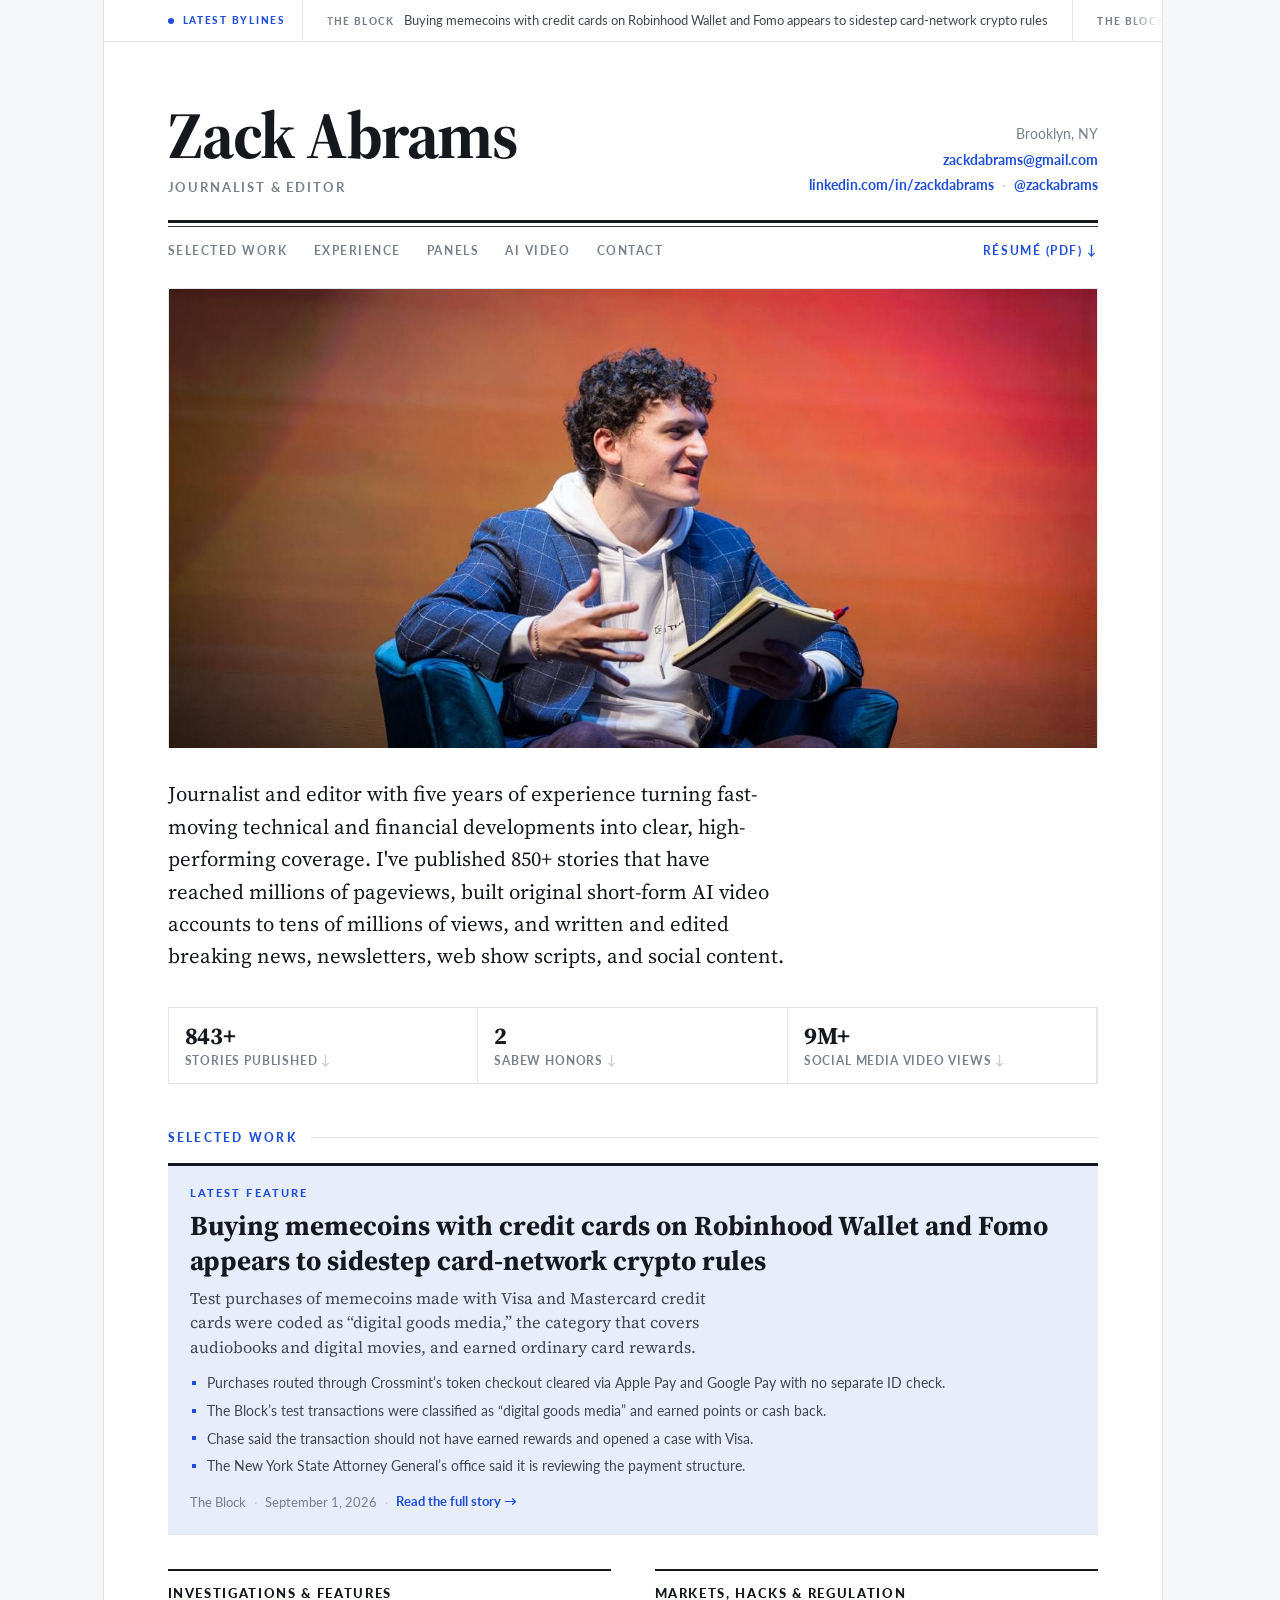
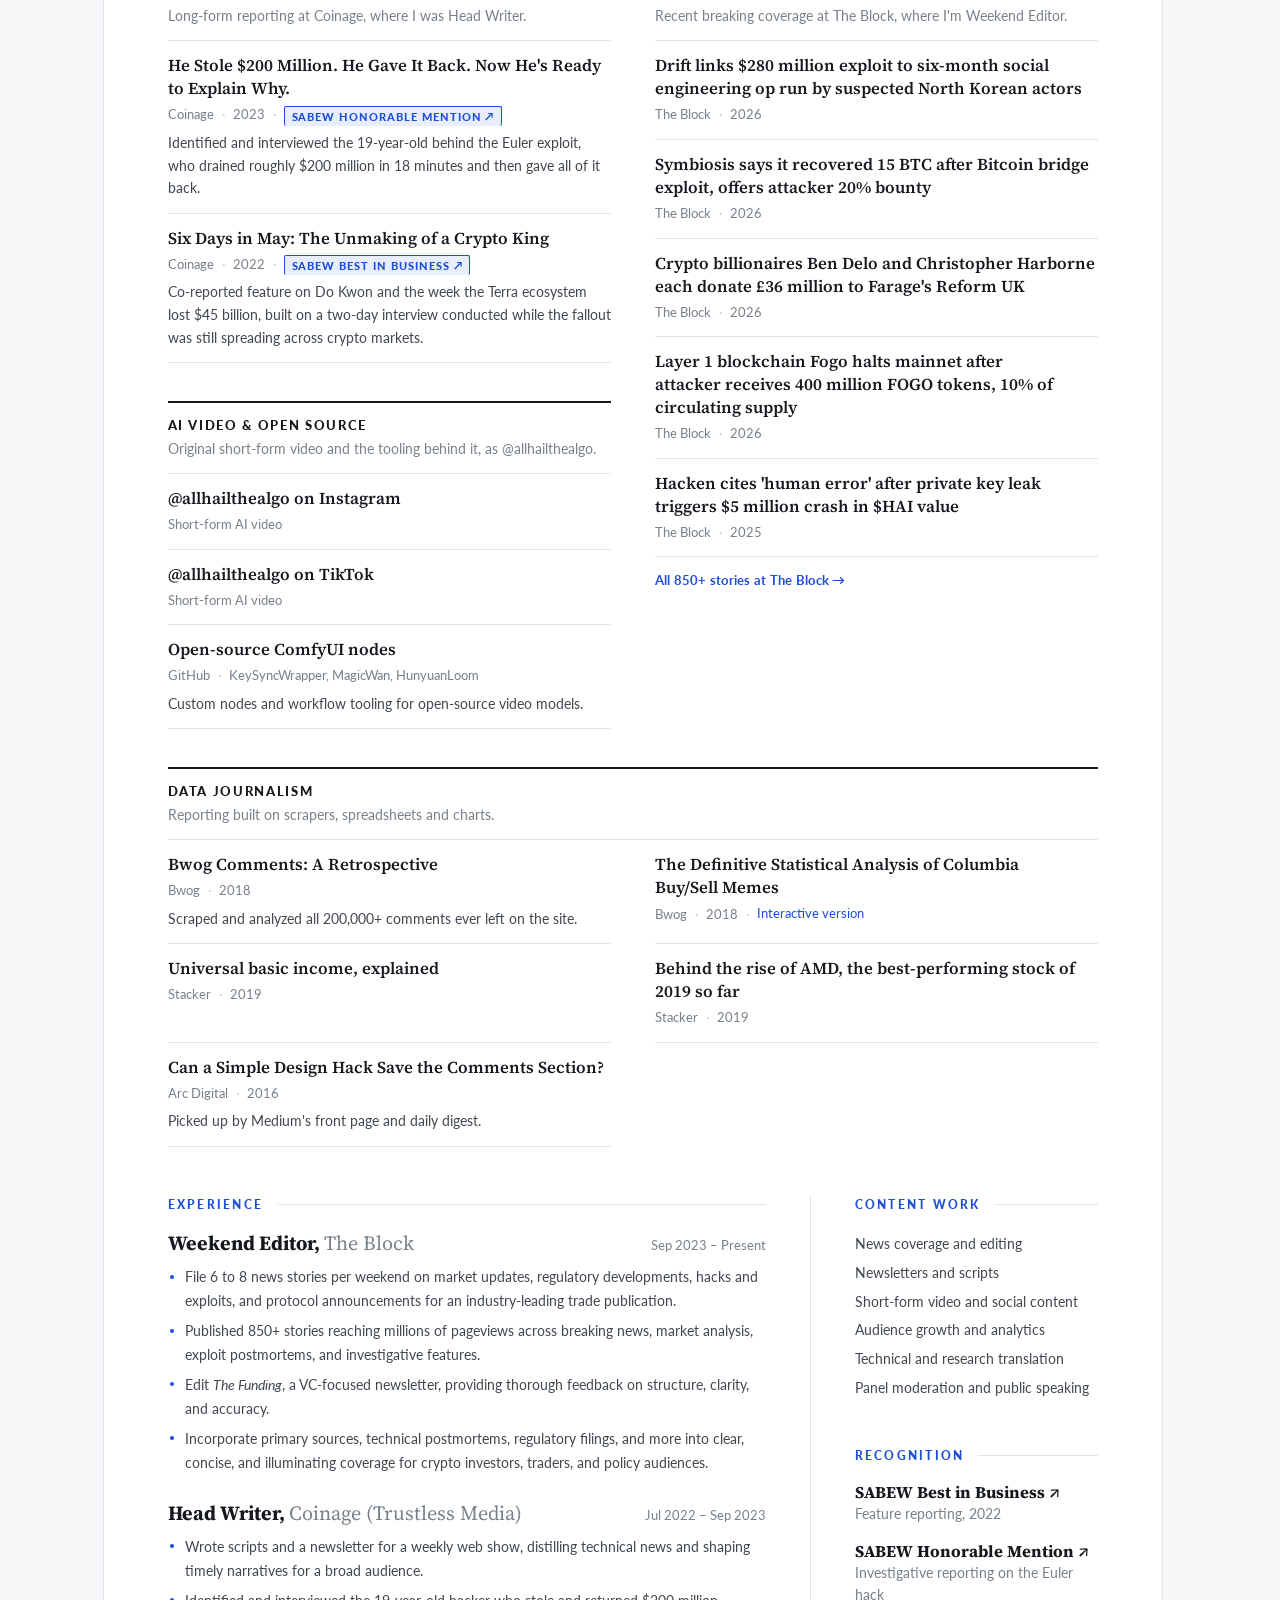
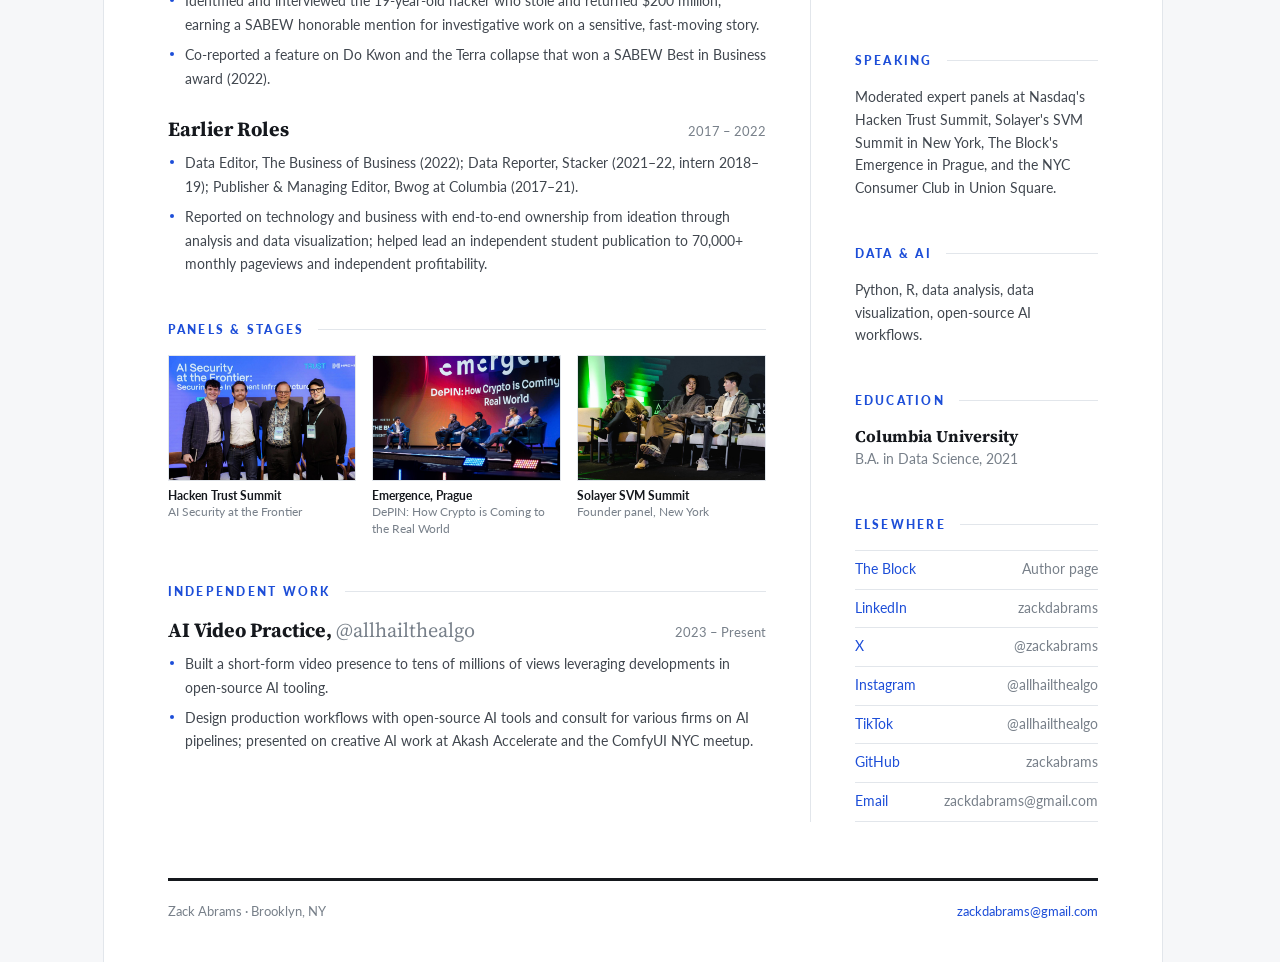
==== index.html @ c8111912 "Reorder sections and add a mobile photo carousel - Panels & stages moves below Selected work and Exp" ====
<!doctype html>
<html lang="en">
<head>
<meta charset="utf-8">
<meta name="viewport" content="width=device-width, initial-scale=1, viewport-fit=cover">
<script id="anim-gate">
(function(){try{var m=window.matchMedia&&matchMedia('(prefers-reduced-motion: reduce)');
if(!(m&&m.matches)&&'IntersectionObserver' in window)document.documentElement.setAttribute('data-anim','on');}catch(e){}})();
</script>
<title>Zack Abrams</title>
<meta name="description" content="Journalist and editor in Brooklyn. Weekend Editor at The Block. SABEW Best in Business winner. 850+ stories on crypto markets, hacks, and regulation, plus open-source AI video.">
<link rel="canonical" href="https://zackabrams.com/">
<meta property="og:type" content="profile">
<meta property="og:site_name" content="Zack Abrams">
<meta property="og:title" content="Zack Abrams">
<meta property="og:description" content="Journalist and editor in Brooklyn. Weekend Editor at The Block. 850+ stories on crypto markets, hacks, and regulation, plus open-source AI video.">
<meta property="og:url" content="https://zackabrams.com/">
<meta property="og:image" content="https://zackabrams.com/og-image.jpg">
<meta property="og:image:width" content="1200">
<meta property="og:image:height" content="630">
<meta property="og:image:alt" content="Zack Abrams speaking on stage at Emergence in Prague">
<meta name="twitter:card" content="summary_large_image">
<meta name="twitter:creator" content="@zackabrams">
<meta name="twitter:image" content="https://zackabrams.com/og-image.jpg">
<meta name="theme-color" content="#1d4ed8">
<link rel="icon" href="/favicon.svg" type="image/svg+xml">
<link rel="icon" href="/favicon-32.png" sizes="32x32" type="image/png">
<link rel="apple-touch-icon" href="/apple-touch-icon.png">
<link rel="preconnect" href="https://fonts.googleapis.com">
<link rel="preconnect" href="https://fonts.gstatic.com" crossorigin>
<link rel="stylesheet" href="https://fonts.googleapis.com/css2?family=Lato:ital,wght@0,400;0,700;0,900;1,400&family=Source+Serif+4:ital,opsz,wght@0,8..60,400;0,8..60,600;0,8..60,700;1,8..60,400&display=swap">
<style>
:root{
  --ground:#f6f7f9;
  --paper:#ffffff;
  --ink:#15181d;
  --body:#41474f;
  --muted:#78808a;
  --accent:#1d4ed8;
  --accent-soft:#e8edfb;
  --rule:#e2e6eb;
  --rule-strong:#c3cad3;
  --serif:"Source Serif 4",Georgia,"Times New Roman",serif;
  --sans:"Lato",-apple-system,BlinkMacSystemFont,"Segoe UI",Helvetica,Arial,sans-serif;
}
@media (prefers-color-scheme:dark){
  :root:not([data-theme="light"]){
    --ground:#0e1116;
    --paper:#141922;
    --ink:#e9ecf1;
    --body:#b4bbc5;
    --muted:#7f8896;
    --accent:#7da5ff;
    --accent-soft:#182236;
    --rule:#242c38;
    --rule-strong:#394453;
  }
}
:root[data-theme="dark"]{
  --ground:#0e1116;
  --paper:#141922;
  --ink:#e9ecf1;
  --body:#b4bbc5;
  --muted:#7f8896;
  --accent:#7da5ff;
  --accent-soft:#182236;
  --rule:#242c38;
  --rule-strong:#394453;
}

*{box-sizing:border-box;}
html{-webkit-text-size-adjust:100%;scroll-behavior:smooth;scrollbar-gutter:stable;}
@media (prefers-reduced-motion:reduce){html{scroll-behavior:auto;}*{animation:none!important;transition:none!important;}}
body{
  margin:0;
  background:var(--ground);
  color:var(--body);
  font-family:var(--sans);
  font-size:15px;
  line-height:1.62;
  -webkit-font-smoothing:antialiased;
}
img{max-width:100%;height:auto;}

a{color:var(--accent);text-decoration:none;border-bottom:1px solid transparent;}
a:hover{border-bottom-color:currentColor;}
a:focus-visible{outline:2px solid var(--accent);outline-offset:3px;border-radius:2px;}

.sheet{
  --gutter:clamp(20px,5vw,64px);
  --top:clamp(32px,5vw,60px);
  max-width:1060px;
  margin:0 auto;
  background:var(--paper);
  padding-inline:var(--gutter);
  padding-block:var(--top) 0;
  border-inline:1px solid var(--rule);
}
@media (max-width:1060px){.sheet{border-inline:0;}}

/* ---------- masthead ---------- */
.masthead{
  display:flex;
  flex-wrap:wrap;
  align-items:flex-end;
  justify-content:space-between;
  gap:14px 32px;
}
.name{
  font-family:var(--serif);
  font-weight:700;
  font-size:clamp(2.6rem,7.5vw,4.15rem);
  line-height:.98;
  letter-spacing:-.022em;
  color:var(--ink);
  margin:0;
}
.role{
  font-size:.82rem;
  letter-spacing:.14em;
  text-transform:uppercase;
  color:var(--muted);
  margin:10px 0 0;
  font-weight:700;
}
.contact{
  text-align:right;
  font-size:.875rem;
  line-height:1.85;
  color:var(--muted);
  margin:0;
}
.contact a{font-weight:700;}
.contact .sep{color:var(--rule-strong);padding:0 4px;}
@media (max-width:620px){
  .masthead{flex-direction:column;align-items:flex-start;}
  .contact{text-align:left;}
}

.rules{margin:22px 0 0;}
.rules::before,.rules::after{content:"";display:block;background:var(--ink);}
.rules::before{height:3px;}
.rules::after{height:1px;margin-top:3px;opacity:.85;}

/* ---------- nav ---------- */
.nav{
  display:flex;
  flex-wrap:wrap;
  gap:4px 26px;
  padding:14px 0 0;
  font-size:.74rem;
  font-weight:700;
  letter-spacing:.13em;
  text-transform:uppercase;
}
.nav a{color:var(--muted);}
.nav a:hover{color:var(--accent);}
.nav .pdf{color:var(--accent);margin-left:auto;}
@media (max-width:620px){.nav .pdf{margin-left:0;}}

/* ---------- hero ---------- */
.hero{margin:26px 0 0;}
.hero img{
  display:block;
  width:100%;
  max-width:100%;
  height:clamp(240px,36vw,470px);
  object-fit:cover;
  object-position:center 40%;
  border:1px solid var(--rule);
  background:var(--accent-soft);
}

/* ---------- lede ---------- */
.lede{
  font-family:var(--serif);
  font-size:clamp(1.09rem,2.3vw,1.3rem);
  line-height:1.56;
  color:var(--ink);
  max-width:62ch;
  margin:30px 0 0;
  text-wrap:pretty;
}

/* ---------- stats ---------- */
.stats{
  display:grid;
  grid-template-columns:repeat(3,1fr);
  gap:1px;
  background:var(--rule);
  border:1px solid var(--rule);
  margin:34px 0 0;
}
.stat{background:var(--paper);padding:14px 16px;}
a.stat{
  display:block;
  color:inherit;
  border-bottom:0;
  transition:background-color .22s ease;
}
a.stat b,a.stat span{transition:color .2s ease,opacity .2s ease;}
a.stat span::after{content:" \2193";opacity:.4;}
a.stat:hover{background:var(--accent-soft);}
a.stat:hover b,a.stat:hover span{color:var(--accent);}
a.stat:hover span::after{opacity:1;}
a.stat:focus-visible{outline:2px solid var(--accent);outline-offset:-2px;}
.group[id]{scroll-margin-top:22px;}
.stat b{
  display:block;
  font-family:var(--serif);
  font-weight:700;
  font-size:1.5rem;
  line-height:1.15;
  color:var(--ink);
  font-variant-numeric:tabular-nums;
  letter-spacing:-.01em;
}
.stat span{
  display:block;
  margin-top:3px;
  font-size:.735rem;
  line-height:1.4;
  letter-spacing:.07em;
  text-transform:uppercase;
  color:var(--muted);
  font-weight:700;
}
@media (max-width:600px){.stats{grid-template-columns:1fr;}}

/* ---------- two-column body ---------- */
.columns{
  display:grid;
  align-items:start;
  grid-template-columns:minmax(0,1fr) 288px;
  gap:0 44px;
  margin-top:10px;
  padding-bottom:56px;
}
.aside{
  align-self:start;
  padding-left:44px;
  border-left:1px solid var(--rule);
}
@media (max-width:900px){
  .columns{grid-template-columns:1fr;gap:0;}
  .aside{padding-left:0;border-left:0;border-top:1px solid var(--rule);margin-top:40px;padding-top:12px;}
}

/* ---------- section label ---------- */
.portfolio{margin-top:8px;}
.label{
  display:flex;
  align-items:center;
  gap:14px;
  margin:44px 0 16px;
  font-size:.745rem;
  font-weight:900;
  letter-spacing:.19em;
  text-transform:uppercase;
  color:var(--accent);
}
.label::after{content:"";flex:1;height:1px;background:var(--rule);}
.main > .label:first-child,.aside > .label:first-child{margin-top:0;}

/* ---------- entries (jobs) ---------- */
.entry{margin-bottom:26px;}
.entry:last-child{margin-bottom:0;}
.entry-head{
  display:flex;
  flex-wrap:wrap;
  align-items:baseline;
  justify-content:space-between;
  gap:2px 18px;
}
.entry-title{
  font-family:var(--serif);
  font-size:1.26rem;
  line-height:1.3;
  color:var(--ink);
  font-weight:700;
  margin:0;
}
.entry-title .org{font-weight:400;color:var(--muted);}
.entry-date{
  font-size:.815rem;
  color:var(--muted);
  white-space:nowrap;
  font-variant-numeric:tabular-nums;
}
.entry ul{list-style:none;margin:9px 0 0;padding:0;}
.entry li{position:relative;padding-left:17px;margin-bottom:7px;font-size:.905rem;}
.entry li::before{
  content:"";
  position:absolute;
  left:2px;top:.63em;
  width:4px;height:4px;
  border-radius:50%;
  background:var(--accent);
}
.entry li:last-child{margin-bottom:0;}
.entry .work li{padding-left:0;margin-bottom:0;}
.entry .work li::before{content:none;}
.entry em{font-style:italic;}

/* ---------- work list ---------- */
.group-title{
  font-family:var(--sans);
  font-size:.8rem;
  font-weight:900;
  letter-spacing:.13em;
  text-transform:uppercase;
  color:var(--ink);
  margin:0 0 3px;
  padding-top:12px;
  border-top:2px solid var(--ink);
}
.groups{display:grid;grid-template-columns:repeat(2,minmax(0,1fr));gap:0 44px;align-items:start;}
.gcol{min-width:0;}
#data{grid-column:1 / -1;}
#data .work{display:grid;grid-template-columns:repeat(2,minmax(0,1fr));column-gap:44px;border-top:1px solid var(--rule);}
#data .work li{border-top:0;border-bottom:1px solid var(--rule);}
.group{margin-bottom:38px;}

@media (max-width:900px){
  .groups{grid-template-columns:1fr;gap:0;}
  .gcol{display:contents;}
  #awards{order:1;} #stories{order:2;} #data{order:3;} #video{order:4;}
  #data .work{grid-template-columns:1fr;}
}
.group-note{font-size:.845rem;color:var(--muted);margin:0 0 12px;}

.work{list-style:none;margin:0;padding:0;}
.work li{
  padding:13px 0;
  border-top:1px solid var(--rule);
}
.work li:last-child{border-bottom:1px solid var(--rule);}
.work h4{
  font-family:var(--serif);
  font-size:1.045rem;
  line-height:1.38;
  font-weight:600;
  margin:0;
  color:var(--ink);
  text-wrap:pretty;
}
.work h4 a{color:var(--ink);}
.work h4 a:hover{color:var(--accent);}
.work .meta{
  display:flex;
  flex-wrap:wrap;
  align-items:center;
  gap:8px;
  margin-top:5px;
  font-size:.79rem;
  color:var(--muted);
  font-variant-numeric:tabular-nums;
}
.work .meta .dot{color:var(--rule-strong);}
.work p{margin:6px 0 0;font-size:.875rem;color:var(--body);}

.award{
  display:inline-block;
  padding:1px 7px;
  border:1px solid var(--accent);
  border-radius:2px;
  color:var(--accent);
  font-size:.665rem;
  font-weight:900;
  letter-spacing:.09em;
  text-transform:uppercase;
  background:var(--accent-soft);
}
.more{
  display:inline-block;
  margin-top:13px;
  font-size:.83rem;
  font-weight:700;
  letter-spacing:.02em;
}

/* ---------- aside ---------- */
.aside p{font-size:.875rem;margin:0;}
.tags{list-style:none;margin:0;padding:0;}
.tags li{font-size:.875rem;padding:3px 0;}
.honor{margin-bottom:15px;}
.honor:last-child{margin-bottom:0;}
.honor b{
  display:block;
  font-family:var(--serif);
  font-size:1.03rem;
  font-weight:700;
  color:var(--ink);
  line-height:1.3;
}
.honor span{display:block;font-size:.845rem;color:var(--muted);margin-top:1px;}
.links{list-style:none;margin:0;padding:0;}
.links li{
  padding:7px 0;
  border-bottom:1px solid var(--rule);
  font-size:.875rem;
  display:flex;
  justify-content:space-between;
  gap:12px;
}
.links li:first-child{border-top:1px solid var(--rule);}
.links .who{color:var(--muted);}

/* ---------- footer ---------- */
.foot{
  border-top:3px solid var(--ink);
  padding:20px 0 40px;
  display:flex;
  flex-wrap:wrap;
  justify-content:space-between;
  gap:8px 24px;
  font-size:.8rem;
  color:var(--muted);
}


/* ---------- featured article ---------- */
.featured{
  border-top:3px solid var(--ink);
  border-bottom:1px solid var(--rule);
  background:var(--accent-soft);
  padding:18px 22px 20px;
  margin:0 0 34px;
}
.featured-eyebrow{
  margin:0 0 6px;
  font-size:.7rem;
  font-weight:900;
  letter-spacing:.19em;
  text-transform:uppercase;
  color:var(--accent);
}
.featured-title{
  font-family:var(--serif);
  font-size:clamp(1.3rem,2.9vw,1.72rem);
  line-height:1.24;
  font-weight:700;
  margin:0;
  color:var(--ink);
  text-wrap:pretty;
}
.featured-title a{color:var(--ink);}
.featured-title a:hover{color:var(--accent);}
.featured-dek{
  font-family:var(--serif);
  font-size:1.02rem;
  line-height:1.5;
  margin:9px 0 0;
  max-width:68ch;
  color:var(--body);
}
.findings{list-style:none;margin:13px 0 0;padding:0;}
.findings li{
  position:relative;
  padding-left:17px;
  margin-bottom:5px;
  font-size:.88rem;
  font-variant-numeric:tabular-nums;
}
.findings li::before{
  content:"";
  position:absolute;
  left:2px;top:.62em;
  width:4px;height:4px;
  background:var(--accent);
}
.featured-meta{
  display:flex;
  flex-wrap:wrap;
  align-items:center;
  gap:8px;
  margin:14px 0 0;
  font-size:.79rem;
  color:var(--muted);
}
.featured-meta .dot{color:var(--rule-strong);}
.featured-meta a{font-weight:700;}

/* award chips are links now */
a.award{border-bottom:0;}
a.award:hover{background:var(--accent);color:var(--paper);}
.honor b a{color:var(--ink);border-bottom:0;}
.honor b a:hover{color:var(--accent);}

/* ---------- panels gallery ---------- */
.panels{margin-top:0;}
.panels[hidden],.hero[hidden]{display:none;}
.shots{display:grid;grid-template-columns:repeat(3,minmax(0,1fr));gap:18px 16px;}
.shot{margin:0;}
.shot img{
  display:block;
  width:100%;
  aspect-ratio:3/2;
  object-fit:cover;
  max-width:100%;
  border:1px solid var(--rule);
  background:var(--accent-soft);
}
.shot figcaption{margin-top:7px;font-size:.755rem;line-height:1.38;}
.shot figcaption b{display:block;color:var(--ink);font-weight:700;}
.shot figcaption span{display:block;color:var(--muted);}
.shots{position:relative;}
.dots{display:none;justify-content:center;gap:8px;margin-top:14px;}
.dots button{width:7px;height:7px;padding:0;border:0;border-radius:4px;background:var(--rule-strong);cursor:pointer;transition:width .3s ease,background-color .3s ease;}
.dots button[aria-current="true"]{width:20px;background:var(--accent);}
.dots button:focus-visible{outline:2px solid var(--accent);outline-offset:3px;}
@media (max-width:620px){
  .shots{
    display:flex;gap:12px;overflow-x:auto;
    scroll-snap-type:x mandatory;scrollbar-width:none;overscroll-behavior-x:contain;
    margin-inline:calc(-1 * var(--gutter));padding-inline:var(--gutter);scroll-padding-inline:var(--gutter);
  }
  .shots::-webkit-scrollbar{display:none;}
  .shot{flex:0 0 86%;scroll-snap-align:start;}
  .dots{display:flex;}
}


/* ---------- motion ---------- */
a{transition:color .2s ease,border-color .2s ease;}
.nav a{position:relative;}
.nav a:hover{border-bottom-color:transparent;}
.nav a::after{
  content:"";position:absolute;left:0;right:0;bottom:-3px;height:1px;
  background:currentColor;transform:scaleX(0);transform-origin:left center;
  transition:transform .28s cubic-bezier(.22,.61,.36,1);
}
.nav a:hover::after{transform:scaleX(1);}

.shotimg{
  display:block;overflow:hidden;line-height:0;
  padding:0;border:0;background:none;width:100%;
  cursor:zoom-in;
}
.shotimg:focus-visible{outline:2px solid var(--accent);outline-offset:3px;}

/* ---------- lightbox ---------- */
.lightbox{
  position:fixed;inset:0;z-index:999;
  display:flex;flex-direction:column;align-items:center;justify-content:center;
  gap:14px;
  padding:calc(env(safe-area-inset-top,0px) + 56px) 20px calc(env(safe-area-inset-bottom,0px) + 28px);
  background:rgba(8,10,14,.93);
  -webkit-backdrop-filter:blur(3px);backdrop-filter:blur(3px);
}
.lightbox[hidden]{display:none;}
.lb-fig{margin:0;display:flex;flex-direction:column;align-items:center;gap:12px;max-width:100%;}
.lb-fig img{
  display:block;
  max-width:min(94vw,1400px);
  max-height:76vh;
  width:auto;height:auto;
  object-fit:contain;
  border:1px solid rgba(255,255,255,.14);
}
.lb-cap{
  text-align:center;max-width:62ch;
  font-size:.86rem;line-height:1.45;color:#c9cfda;
}
.lb-cap b{display:block;color:#fff;font-weight:700;}
.lb-btn{
  position:absolute;top:calc(env(safe-area-inset-top,0px) + 14px);right:16px;
  width:40px;height:40px;line-height:1;
  font-size:1.5rem;
  color:#fff;background:rgba(255,255,255,.1);border:1px solid rgba(255,255,255,.2);
  cursor:pointer;
}
.lb-nav{
  position:absolute;top:50%;transform:translateY(-50%);
  width:44px;height:64px;
  font-size:1.5rem;color:#fff;
  background:rgba(255,255,255,.08);border:1px solid rgba(255,255,255,.16);
  cursor:pointer;
}
.lb-prev{left:12px;} .lb-next{right:12px;}
.lb-btn:hover,.lb-nav:hover{background:rgba(255,255,255,.22);}
.lb-btn:focus-visible,.lb-nav:focus-visible{outline:2px solid #fff;outline-offset:2px;}
@media (max-width:620px){.lb-nav{width:38px;height:54px;}}
.shot img{transition:transform .55s cubic-bezier(.22,.61,.36,1),filter .55s ease;}
.shot:hover img{transform:scale(1.045);filter:saturate(1.06);}

.work li{transition:background-color .25s ease;}
.work li:hover{background-color:var(--accent-soft);}

.featured-meta a,.more{display:inline-block;transition:transform .25s cubic-bezier(.22,.61,.36,1),color .2s ease;}
.featured-meta a:hover,.more:hover{transform:translateX(3px);}
a.award{transition:background-color .2s ease,color .2s ease;}

/* JS sets data-anim only when motion is welcome, so nothing hides without it */
:root[data-anim="on"] .reveal{opacity:0;transform:translateY(14px);}
:root[data-anim="on"] .reveal.in{
  opacity:1;transform:none;
  transition:opacity .6s cubic-bezier(.22,.61,.36,1),transform .6s cubic-bezier(.22,.61,.36,1);
}
:root[data-anim="on"] .shots .shot:nth-child(2).in{transition-delay:.09s;}
:root[data-anim="on"] .shots .shot:nth-child(3).in{transition-delay:.18s;}
:root[data-anim="on"] .hero{overflow:hidden;}
:root[data-anim="on"] .hero img{animation:heroIn .95s cubic-bezier(.22,.61,.36,1) both;}
@keyframes heroIn{from{opacity:0;transform:scale(1.035);}to{opacity:1;transform:none;}}

@media (prefers-reduced-motion:reduce){
  .shot:hover img,.featured-meta a:hover,.more:hover{transform:none;}
}


/* ---------- newswire ---------- */
.wire{
  display:flex;align-items:stretch;
  margin:calc(-1 * var(--top)) calc(-1 * var(--gutter)) var(--top);
  border-bottom:1px solid var(--rule);
  min-height:40px;
}
.wire-label{
  flex:none;display:flex;align-items:center;gap:9px;
  margin:0;padding:0 16px 0 var(--gutter);
  font-size:.64rem;font-weight:900;letter-spacing:.17em;text-transform:uppercase;
  color:var(--accent);
  border-right:1px solid var(--rule);
}
.wire-label::before{content:"";width:6px;height:6px;border-radius:50%;background:currentColor;}
.wire-view{
  flex:1;min-width:0;overflow-x:auto;scrollbar-width:none;
  -webkit-mask-image:linear-gradient(90deg,transparent,#000 32px,#000 calc(100% - 32px),transparent);
          mask-image:linear-gradient(90deg,transparent,#000 32px,#000 calc(100% - 32px),transparent);
}
.wire-view::-webkit-scrollbar{display:none;}
.wire-track{display:flex;list-style:none;margin:0;padding:0;width:max-content;}
.wire-track li{display:flex;align-items:center;border-right:1px solid var(--rule);}
.wire-track a{
  display:flex;align-items:baseline;gap:10px;
  padding:0 24px;line-height:40px;white-space:nowrap;
  font-size:.8rem;color:var(--body);border-bottom:0;
}
.wire-track a:hover span{color:var(--ink);text-decoration:underline;text-underline-offset:3px;text-decoration-color:var(--rule-strong);}
.wire-track b{font-size:.62rem;font-weight:900;letter-spacing:.13em;text-transform:uppercase;color:var(--muted);}
.wire.ticking .wire-view{overflow:hidden;}
.wire.ticking .wire-track{animation:wire var(--wire-dur,70s) linear infinite;}
.wire.ticking:hover .wire-track,.wire.ticking:focus-within .wire-track{animation-play-state:paused;}
@keyframes wire{to{transform:translateX(-50%);}}
@media (max-width:620px){.wire-label{padding-right:12px;letter-spacing:.12em;}}

/* ---------- entrance ---------- */
.name .w{display:inline-block;overflow:hidden;vertical-align:top;padding:.12em 0 .06em;margin:-.12em 0 -.06em;}
.name .w > span{display:inline-block;}
:root[data-anim="on"] .name .w > span{animation:rise .9s cubic-bezier(.19,1,.22,1) both;}
:root[data-anim="on"] .name .w + .w > span{animation-delay:.09s;}
@keyframes rise{from{transform:translateY(108%);}to{transform:none;}}
:root[data-anim="on"] .role,:root[data-anim="on"] .contact{animation:fadeUp .7s .28s cubic-bezier(.22,.61,.36,1) both;}
@keyframes fadeUp{from{opacity:0;transform:translateY(6px);}to{opacity:1;transform:none;}}
:root[data-anim="on"] .rules::before,:root[data-anim="on"] .rules::after{
  transform-origin:left center;animation:draw 1.1s cubic-bezier(.65,0,.35,1) .15s both;
}
:root[data-anim="on"] .rules::after{animation-delay:.27s;}
@keyframes draw{from{transform:scaleX(0);}to{transform:scaleX(1);}}
.label.rule-anim::after{transform:scaleX(0);transform-origin:left center;transition:transform 1s cubic-bezier(.65,0,.35,1) .12s;}
.label.rule-anim.in::after{transform:scaleX(1);}

/* ---------- lightbox morph (View Transitions, where supported) ---------- */
::view-transition-group(lb-photo){animation-duration:.42s;animation-timing-function:cubic-bezier(.22,.61,.36,1);}
::view-transition-old(root),::view-transition-new(root){animation-duration:.28s;}

/* ---------- print ---------- */
@media print{
  :root{--ground:#fff;--paper:#fff;--ink:#000;--body:#222;--muted:#555;--accent:#1d4ed8;--rule:#ccc;}
  .nav,.foot,.stats,.panels,.hero,.wire{display:none;}
  .reveal{opacity:1!important;transform:none!important;}
  .sheet{max-width:none;padding:0;border:0;}
  .columns{gap:0 28px;padding-bottom:0;}
  a{color:#000;}
  .work li{break-inside:avoid;}
  .entry{break-inside:avoid;}
}
</style>
</head>
<body>

<main class="sheet">

  <section class="wire" aria-labelledby="wire-label">
    <h2 class="wire-label" id="wire-label">Latest bylines</h2>
    <div class="wire-view">
      <ul class="wire-track">
        <li><a href="https://www.theblock.co/news/business/2026-09-01-buying-memecoins-with-credit-cards-on-robinhood-wallet-fomo-sidestep-card-network-crypto-rules-411911"><b>The Block</b><span>Buying memecoins with credit cards on Robinhood Wallet and Fomo appears to sidestep card-network crypto rules</span></a></li>
        <li><a href="https://www.theblock.co/news/defi/2026-09-13-symbiosis-says-it-recovered-15-btc-after-bitcoin-bridge-exploit-offers-attacker-20-bounty-414568"><b>The Block</b><span>Symbiosis says it recovered 15 BTC after Bitcoin bridge exploit, offers attacker 20% bounty</span></a></li>
        <li><a href="https://www.theblock.co/news/regulation/2026-09-12-crypto-billionaires-ben-delo-and-christopher-harborne-each-donate-36-million-to-farages-reform-uk-414509"><b>The Block</b><span>Crypto billionaires Ben Delo and Christopher Harborne each donate £36 million to Farage's Reform UK</span></a></li>
        <li><a href="https://www.theblock.co/news/defi/2026-08-29-layer-1-blockchain-fogo-halts-mainnet-after-attacker-receives-400-million-fogo-tokens-10-of-circulating-supply-413064"><b>The Block</b><span>Fogo halts mainnet after attacker receives 400 million FOGO tokens</span></a></li>
        <li><a href="https://www.theblock.co/news/ecosystems/2026-04-05-drift-links-280-million-exploit-to-six-month-social-engineering-op-run-by-suspected-north-korean-actors-396361"><b>The Block</b><span>Drift links $280 million exploit to suspected North Korean social engineering op</span></a></li>
        <li><a href="https://www.theblock.co/post/359097/hacken-cites-human-error-after-private-key-leak-triggers-5-million-crash-in-hai-value"><b>The Block</b><span>Hacken cites 'human error' after private key leak triggers $5 million crash in $HAI</span></a></li>
      </ul>
    </div>
  </section>

  <header class="masthead">
    <div>
      <h1 class="name"><span class="w"><span>Zack</span></span> <span class="w"><span>Abrams</span></span></h1>
      <p class="role">Journalist &amp; Editor</p>
    </div>
    <p class="contact">
      Brooklyn, NY<br>
      <a href="mailto:zackdabrams@gmail.com">zackdabrams@gmail.com</a><br>
      <a href="https://www.linkedin.com/in/zackdabrams">linkedin.com/in/zackdabrams</a>
      <span class="sep">·</span>
      <a href="https://x.com/zackabrams">@zackabrams</a>
    </p>
  </header>

  <div class="rules" role="presentation"></div>

  <nav class="nav" aria-label="Sections">
    <a href="#work">Selected work</a>
    <a href="#experience">Experience</a>
    <a href="#panels" class="navpanels">Panels</a>
    <a href="#independent">AI video</a>
    <a href="#contact">Contact</a>
    <a class="pdf" href="ZackAbramsResume.pdf">Résumé (PDF) ↓</a>
  </nav>

  <figure class="hero">
    <img src="images/panels/panel-02.jpg" alt="Zack Abrams moderating from the main stage at Emergence in Prague" width="1280" height="853" fetchpriority="high">
  </figure>

  <p class="lede">
    Journalist and editor with five years of experience turning fast-moving technical
    and financial developments into clear, high-performing coverage. I've published 850+
    stories that have reached millions of pageviews, built original short-form AI video
    accounts to tens of millions of views, and written and edited breaking news, newsletters,
    web show scripts, and social content.
  </p>

  <div class="stats">
    <a class="stat" href="#stories"><b>850+</b><span>Stories published</span></a>
    <a class="stat" href="#awards"><b>2</b><span>SABEW honors</span></a>
    <a class="stat" href="#video"><b>10M+</b><span>Social media video views</span></a>
  </div>

  <section class="portfolio">
    <h2 class="label" id="work">Selected work</h2>

    <article class="featured">
      <p class="featured-eyebrow">Latest feature</p>
      <h3 class="featured-title"><a href="https://www.theblock.co/news/business/2026-09-01-buying-memecoins-with-credit-cards-on-robinhood-wallet-fomo-sidestep-card-network-crypto-rules-411911">Buying memecoins with credit cards on Robinhood Wallet and Fomo appears to sidestep card-network crypto rules</a></h3>
      <p class="featured-dek">Test purchases of memecoins made with Visa and Mastercard credit cards were coded as &ldquo;digital goods media,&rdquo; the category that covers audiobooks and digital movies, and earned ordinary card rewards.</p>
      <ul class="findings">
        <li>Purchases routed through Crossmint&rsquo;s token checkout cleared via Apple Pay and Google Pay with no separate ID check.</li>
        <li>The Block&rsquo;s test transactions were classified as &ldquo;digital goods media&rdquo; and earned points or cash back.</li>
        <li>Chase said the transaction should not have earned rewards and opened a case with Visa.</li>
        <li>The New York State Attorney General&rsquo;s office said it is reviewing the payment structure.</li>
      </ul>
      <p class="featured-meta"><span>The Block</span><span class="dot">·</span><span>September 1, 2026</span><span class="dot">·</span><a href="https://www.theblock.co/news/business/2026-09-01-buying-memecoins-with-credit-cards-on-robinhood-wallet-fomo-sidestep-card-network-crypto-rules-411911">Read the full story &rarr;</a></p>
    </article>

    <div class="groups">
<div class="gcol">
<div class="group" id="awards">
<h3 class="group-title">Investigations &amp; features</h3>
      <p class="group-note">Long-form reporting at Coinage, where I was Head Writer.</p>
      <ul class="work">
        <li>
          <h4><a href="https://www.coinage.media/s2/he-stole-200-million-he-gave-it-back-now-hes-ready-to-explain-why">He Stole $200 Million. He Gave It Back. Now He's Ready to Explain Why.</a></h4>
          <div class="meta"><span>Coinage</span><span class="dot">·</span><span>2023</span><span class="dot">·</span><a class="award" href="https://sabew.org/2024/11/2023-best-in-business-awards/">SABEW Honorable Mention ↗</a></div>
          <p>Identified and interviewed the 19-year-old behind the Euler exploit, who drained roughly $200 million in 18 minutes and then gave all of it back.</p>
        </li>
        <li>
          <h4><a href="https://www.coinage.media/s1/inside-cryptos-largest-collapse-with-terras-do-kwon">Six Days in May: The Unmaking of a Crypto King</a></h4>
          <div class="meta"><span>Coinage</span><span class="dot">·</span><span>2022</span><span class="dot">·</span><a class="award" href="https://sabew.org/2023/03/2022-best-in-business-honorees-judging-comments/">SABEW Best in Business ↗</a></div>
          <p>Co-reported feature on Do Kwon and the week the Terra ecosystem lost $45 billion, built on a two-day interview conducted while the fallout was still spreading across crypto markets.</p>
        </li>
      </ul>
</div>
<div class="group" id="video">
<h3 class="group-title">AI video &amp; open source</h3>
<p class="group-note">Original short-form video and the tooling behind it, as @allhailthealgo.</p>
<ul class="work">
          <li>
            <h4><a href="https://www.instagram.com/allhailthealgo/">@allhailthealgo on Instagram</a></h4>
            <div class="meta"><span>Short-form AI video</span></div>
          </li>
          <li>
            <h4><a href="https://www.tiktok.com/@allhailthealgo">@allhailthealgo on TikTok</a></h4>
            <div class="meta"><span>Short-form AI video</span></div>
          </li>
          <li>
            <h4><a href="https://github.com/zackabrams">Open-source ComfyUI nodes</a></h4>
            <div class="meta"><span>GitHub</span><span class="dot">·</span><span>KeySyncWrapper, MagicWan, HunyuanLoom</span></div>
            <p>Custom nodes and workflow tooling for open-source video models.</p>
          </li>
        </ul>
</div>
</div>
<div class="gcol">
<div class="group" id="stories">
<h3 class="group-title">Markets, hacks &amp; regulation</h3>
      <p class="group-note">Recent breaking coverage at The Block, where I'm Weekend Editor.</p>
      <ul class="work">
        <li>
          <h4><a href="https://www.theblock.co/news/ecosystems/2026-04-05-drift-links-280-million-exploit-to-six-month-social-engineering-op-run-by-suspected-north-korean-actors-396361">Drift links $280 million exploit to six-month social engineering op run by suspected North Korean actors</a></h4>
          <div class="meta"><span>The Block</span><span class="dot">·</span><span>2026</span></div>
        </li>
        <li>
          <h4><a href="https://www.theblock.co/news/defi/2026-09-13-symbiosis-says-it-recovered-15-btc-after-bitcoin-bridge-exploit-offers-attacker-20-bounty-414568">Symbiosis says it recovered 15 BTC after Bitcoin bridge exploit, offers attacker 20% bounty</a></h4>
          <div class="meta"><span>The Block</span><span class="dot">·</span><span>2026</span></div>
        </li>
        <li>
          <h4><a href="https://www.theblock.co/news/regulation/2026-09-12-crypto-billionaires-ben-delo-and-christopher-harborne-each-donate-36-million-to-farages-reform-uk-414509">Crypto billionaires Ben Delo and Christopher Harborne each donate £36 million to Farage's Reform UK</a></h4>
          <div class="meta"><span>The Block</span><span class="dot">·</span><span>2026</span></div>
        </li>
        <li>
          <h4><a href="https://www.theblock.co/news/defi/2026-08-29-layer-1-blockchain-fogo-halts-mainnet-after-attacker-receives-400-million-fogo-tokens-10-of-circulating-supply-413064">Layer 1 blockchain Fogo halts mainnet after attacker receives 400 million FOGO tokens, 10% of circulating supply</a></h4>
          <div class="meta"><span>The Block</span><span class="dot">·</span><span>2026</span></div>
        </li>
        <li>
          <h4><a href="https://www.theblock.co/post/359097/hacken-cites-human-error-after-private-key-leak-triggers-5-million-crash-in-hai-value">Hacken cites 'human error' after private key leak triggers $5 million crash in $HAI value</a></h4>
          <div class="meta"><span>The Block</span><span class="dot">·</span><span>2025</span></div>
        </li>
      </ul>
      <a class="more" href="https://www.theblock.co/author/zack-abrams">All 850+ stories at The Block →</a>
</div>

</div>
    <div class="group" id="data">
<h3 class="group-title">Data journalism</h3>
      <p class="group-note">Reporting built on scrapers, spreadsheets and charts.</p>
      <ul class="work">
        <li>
          <h4><a href="https://bwog.com/2018/11/bwog-comments-a-retrospective/">Bwog Comments: A Retrospective</a></h4>
          <div class="meta"><span>Bwog</span><span class="dot">·</span><span>2018</span></div>
          <p>Scraped and analyzed all 200,000+ comments ever left on the site.</p>
        </li>
        <li>
          <h4><a href="https://bwog.com/2018/01/the-definitive-statistical-analysis-of-columbia-buysell-memes/">The Definitive Statistical Analysis of Columbia Buy/Sell Memes</a></h4>
          <div class="meta"><span>Bwog</span><span class="dot">·</span><span>2018</span><span class="dot">·</span><a href="buysell.html">Interactive version</a></div>
        </li>
        <li>
          <h4><a href="https://thestacker.com/article-universal-basic-income-explained">Universal basic income, explained</a></h4>
          <div class="meta"><span>Stacker</span><span class="dot">·</span><span>2019</span></div>
        </li>
        <li>
          <h4><a href="https://thestacker.com/behind-rise-amd-best-performing-stock-2019-so-far">Behind the rise of AMD, the best-performing stock of 2019 so far</a></h4>
          <div class="meta"><span>Stacker</span><span class="dot">·</span><span>2019</span></div>
        </li>
        <li>
          <h4><a href="https://arcdigital.media/can-a-simple-design-hack-save-the-comments-section-7e2f674a0f22">Can a Simple Design Hack Save the Comments Section?</a></h4>
          <div class="meta"><span>Arc Digital</span><span class="dot">·</span><span>2016</span></div>
          <p>Picked up by Medium's front page and daily digest.</p>
        </li>
      </ul>
</div>
    </div>
  </section>

  <div class="columns">

    <div class="main">

      <!-- ============ EXPERIENCE ============ -->
      <h2 class="label" id="experience">Experience</h2>

      <div class="entry">
        <div class="entry-head">
          <h3 class="entry-title">Weekend Editor, <span class="org">The Block</span></h3>
          <span class="entry-date">Sep 2023 – Present</span>
        </div>
        <ul>
          <li>File 6 to 8 news stories per weekend on market updates, regulatory developments, hacks and exploits, and protocol announcements for an industry-leading trade publication.</li>
          <li>Published 850+ stories reaching millions of pageviews across breaking news, market analysis, exploit postmortems, and investigative features.</li>
          <li>Edit <em>The Funding</em>, a VC-focused newsletter, providing thorough feedback on structure, clarity, and accuracy.</li>
          <li>Incorporate primary sources, technical postmortems, regulatory filings, and more into clear, concise, and illuminating coverage for crypto investors, traders, and policy audiences.</li>
        </ul>
      </div>

      <div class="entry">
        <div class="entry-head">
          <h3 class="entry-title">Head Writer, <span class="org">Coinage (Trustless Media)</span></h3>
          <span class="entry-date">Jul 2022 – Sep 2023</span>
        </div>
        <ul>
          <li>Wrote scripts and a newsletter for a weekly web show, distilling technical news and shaping timely narratives for a broad audience.</li>
          <li>Identified and interviewed the 19-year-old hacker who stole and returned $200 million, earning a SABEW honorable mention for investigative work on a sensitive, fast-moving story.</li>
          <li>Co-reported a feature on Do Kwon and the Terra collapse that won a SABEW Best in Business award (2022).</li>
        </ul>
      </div>

      <div class="entry">
        <div class="entry-head">
          <h3 class="entry-title">Earlier Roles</h3>
          <span class="entry-date">2017 – 2022</span>
        </div>
        <ul>
          <li>Data Editor, The Business of Business (2022); Data Reporter, Stacker (2021–22, intern 2018–19); Publisher &amp; Managing Editor, Bwog at Columbia (2017–21).</li>
          <li>Reported on technology and business with end-to-end ownership from ideation through analysis and data visualization; helped lead an independent student publication to 70,000+ monthly pageviews and independent profitability.</li>
        </ul>
      </div>

      <section class="panels">
        <h2 class="label" id="panels">Panels &amp; stages</h2>
        <div class="shots">
          <figure class="shot">
            <button class="shotimg" type="button"><img src="images/panels/panel-01.jpg" alt="Zack Abrams with fellow panelists at the Hacken Trust Summit" width="1400" height="933"></button>
            <figcaption><b>Hacken Trust Summit</b><span>AI Security at the Frontier</span></figcaption>
          </figure>
          <figure class="shot">
            <button class="shotimg" type="button"><img src="images/panels/panel-03.jpg" alt="Zack Abrams moderating the DePIN panel at Emergence in Prague" width="1280" height="853"></button>
            <figcaption><b>Emergence, Prague</b><span>DePIN: How Crypto is Coming to the Real World</span></figcaption>
          </figure>
          <figure class="shot">
            <button class="shotimg" type="button"><img src="images/panels/panel-04.jpg" alt="Zack Abrams moderating a founder panel at the Solayer SVM Summit in New York" width="1400" height="933"></button>
            <figcaption><b>Solayer SVM Summit</b><span>Founder panel, New York</span></figcaption>
          </figure>
        </div>
      </section>

      <!-- ============ INDEPENDENT WORK ============ -->
      <h2 class="label" id="independent">Independent work</h2>

      <div class="entry">
        <div class="entry-head">
          <h3 class="entry-title">AI Video Practice, <span class="org">@allhailthealgo</span></h3>
          <span class="entry-date">2023 – Present</span>
        </div>
        <ul>
          <li>Built a short-form video presence to tens of millions of views leveraging developments in open-source AI tooling.</li>
          <li>Design production workflows with open-source AI tools and consult for various firms on AI pipelines; presented on creative AI work at Akash Accelerate and the ComfyUI NYC meetup.</li>
        </ul>
      </div>

    </div><!-- /main -->

    <!-- ============ SIDEBAR ============ -->
    <aside class="aside">

      <h2 class="label">Content work</h2>
      <ul class="tags">
        <li>News coverage and editing</li>
        <li>Newsletters and scripts</li>
        <li>Short-form video and social content</li>
        <li>Audience growth and analytics</li>
        <li>Technical and research translation</li>
        <li>Panel moderation and public speaking</li>
      </ul>

      <h2 class="label">Recognition</h2>
      <div class="honor">
        <b><a href="https://sabew.org/2023/03/2022-best-in-business-honorees-judging-comments/">SABEW Best in Business ↗</a></b>
        <span>Feature reporting, 2022</span>
      </div>
      <div class="honor">
        <b><a href="https://sabew.org/2024/11/2023-best-in-business-awards/">SABEW Honorable Mention ↗</a></b>
        <span>Investigative reporting on the Euler hack</span>
      </div>

      <h2 class="label">Speaking</h2>
      <p>Moderated expert panels at Nasdaq's Hacken Trust Summit, Solayer's SVM Summit in New York, The Block's Emergence in Prague, and the NYC Consumer Club in Union Square.</p>

      <h2 class="label">Data &amp; AI</h2>
      <p>Python, R, data analysis, data visualization, open-source AI workflows.</p>

      <h2 class="label">Education</h2>
      <div class="honor">
        <b>Columbia University</b>
        <span>B.A. in Data Science, 2021</span>
      </div>

      <h2 class="label" id="contact">Elsewhere</h2>
      <ul class="links">
        <li><a href="https://www.theblock.co/author/zack-abrams">The Block</a> <span class="who">Author page</span></li>
        <li><a href="https://www.linkedin.com/in/zackdabrams">LinkedIn</a> <span class="who">zackdabrams</span></li>
        <li><a href="https://x.com/zackabrams">X</a> <span class="who">@zackabrams</span></li>
        <li><a href="https://www.instagram.com/allhailthealgo/">Instagram</a> <span class="who">@allhailthealgo</span></li>
        <li><a href="https://www.tiktok.com/@allhailthealgo">TikTok</a> <span class="who">@allhailthealgo</span></li>
        <li><a href="https://github.com/zackabrams">GitHub</a> <span class="who">zackabrams</span></li>
        <li><a href="mailto:zackdabrams@gmail.com">Email</a> <span class="who">zackdabrams@gmail.com</span></li>
      </ul>

    </aside>

  </div><!-- /columns -->

  <footer class="foot">
    <span>Zack Abrams · Brooklyn, NY</span>
    <span><a href="mailto:zackdabrams@gmail.com">zackdabrams@gmail.com</a></span>
  </footer>

</main>

<script>
(function(){
  var hero=document.querySelector('.hero');
  if(hero){ var hi=hero.querySelector('img');
    if(hi){ hi.addEventListener('error',function(){ hero.hidden=true; });
            if(hi.complete && hi.naturalWidth===0) hero.hidden=true; } }
  var sec=document.querySelector('.panels');
  if(!sec) return;
  Array.prototype.forEach.call(sec.querySelectorAll('img'), function(im){
    im.addEventListener('error', function(){ sec.hidden = true; });
    if (im.complete && im.naturalWidth === 0) sec.hidden = true;
  });
  if (sec.hidden) { var n=document.querySelector('.navpanels'); if(n) n.hidden=true; }
})();

(function(){
  var mq = window.matchMedia && window.matchMedia('(prefers-reduced-motion: reduce)');
  if ((mq && mq.matches) || !('IntersectionObserver' in window)) return;
  document.documentElement.setAttribute('data-anim','on');
  var items = document.querySelectorAll('.shot, .featured, .group, .entry');
  if (!items.length) return;
  Array.prototype.forEach.call(items, function(el){ el.classList.add('reveal'); });
  var io = new IntersectionObserver(function(entries){
    entries.forEach(function(e){
      if (e.isIntersecting){ e.target.classList.add('in'); io.unobserve(e.target); }
    });
  }, { rootMargin: '0px 0px -6% 0px', threshold: 0.04 });
  Array.prototype.forEach.call(items, function(el){ io.observe(el); });
})();

(function(){
  /* newswire: duplicate the list once so translateX(-50%) loops seamlessly */
  var wire=document.querySelector('.wire'); if(!wire) return;
  if(document.documentElement.getAttribute('data-anim')!=='on') return;
  var track=wire.querySelector('.wire-track');
  [].slice.call(track.children).forEach(function(li){
    var c=li.cloneNode(true); c.setAttribute('aria-hidden','true');
    c.querySelectorAll('a').forEach(function(a){ a.tabIndex=-1; });
    track.appendChild(c);
  });
  function tune(){ wire.style.setProperty('--wire-dur', Math.max(30, (track.scrollWidth/2)/48)+'s'); }
  tune(); window.addEventListener('resize', tune);
  wire.classList.add('ticking');
})();

(function(){
  if(document.documentElement.getAttribute('data-anim')!=='on') return;
  /* section hairlines draw in as their labels arrive */
  var labels=[].slice.call(document.querySelectorAll('.label'));
  labels.forEach(function(l){ l.classList.add('rule-anim'); });
  var lo=new IntersectionObserver(function(es){ es.forEach(function(e){ if(e.isIntersecting){ e.target.classList.add('in'); lo.unobserve(e.target);} }); },{rootMargin:'0px 0px -8% 0px'});
  labels.forEach(function(l){ lo.observe(l); });

  /* stat figures count up once, from the real values held in the markup */
  var stats=[].slice.call(document.querySelectorAll('.stat')).map(function(a){
    var b=a.querySelector('b'), m=b.textContent.match(/^(\d+)(.*)$/);
    if(!m) return null;
    a.setAttribute('aria-label', b.textContent+' '+a.querySelector('span').textContent);
    return {b:b, to:+m[1], suf:m[2], fin:b.textContent};
  }).filter(Boolean);
  if(!stats.length) return;
  stats.forEach(function(x){ x.b.textContent='0'+x.suf; });
  function finish(){ stats.forEach(function(x){ x.b.textContent=x.fin; }); }
  window.addEventListener('beforeprint', finish);
  var so=new IntersectionObserver(function(es){
    if(!es.some(function(e){return e.isIntersecting;})) return;
    so.disconnect();
    stats.forEach(function(x,i){
      setTimeout(function(){
        var t0=null, d=1400;
        requestAnimationFrame(function step(ts){
          if(t0===null) t0=ts;
          var k=Math.min(1,(ts-t0)/d), e=1-Math.pow(1-k,4);
          x.b.textContent=Math.round(x.to*e)+x.suf;
          if(k<1) requestAnimationFrame(step); else x.b.textContent=x.fin;
        });
      }, i*140);
    });
  },{threshold:.35});
  so.observe(document.querySelector('.stats'));
})();


(function(){
  /* phone: the three panel photos become a swipeable, self-advancing carousel */
  var row=document.querySelector('.panels .shots'); if(!row) return;
  var slides=[].slice.call(row.children), n=slides.length; if(n<2) return;
  var mq=window.matchMedia('(max-width: 620px)');
  var dots=document.createElement('div'); dots.className='dots';
  dots.setAttribute('role','group'); dots.setAttribute('aria-label','Choose a photo');
  var btns=slides.map(function(s,i){
    var b=document.createElement('button'); b.type='button';
    b.setAttribute('aria-label','Photo '+(i+1)+' of '+n);
    b.addEventListener('click',function(){ stop(); go(i); });
    dots.appendChild(b); return b;
  });
  row.parentNode.insertBefore(dots,row.nextSibling);

  function pad(){ return parseFloat(getComputedStyle(row).paddingLeft)||0; }
  function pos(i){ return slides[i].offsetLeft-pad(); }
  function cur(){ var best=0,d=1e9; slides.forEach(function(s,i){ var x=Math.abs(pos(i)-row.scrollLeft); if(x<d){d=x;best=i;} }); return best; }
  function mark(){ var c=cur(); btns.forEach(function(b,i){ b.setAttribute('aria-current', i===c?'true':'false'); }); }
  function go(i){ row.scrollTo({left:pos(i),behavior:'smooth'}); }
  var raf=0; row.addEventListener('scroll',function(){ if(!raf) raf=requestAnimationFrame(function(){ raf=0; mark(); }); },{passive:true});
  mark();

  var motion=document.documentElement.getAttribute('data-anim')==='on';
  var timer=null, stopped=!motion, seen=false;
  function stop(){ stopped=true; clearInterval(timer); timer=null; }
  ['touchstart','pointerdown','focusin','wheel'].forEach(function(ev){ row.addEventListener(ev,stop,{passive:true}); });
  function tick(){
    if(document.hidden || !seen) return;
    var lb=document.querySelector('.lightbox'); if(lb && !lb.hidden) return;
    go((cur()+1)%n);
  }
  function sync(){
    clearInterval(timer); timer=null;
    if(mq.matches){
      slides.forEach(function(s){ s.classList.add('in'); });  /* no fade-in per slide inside a scroller */
      if(!stopped) timer=setInterval(tick,4200);
    }
    mark();
  }
  new IntersectionObserver(function(es){ seen=es[0].isIntersecting; },{threshold:.5}).observe(row);
  if(mq.addEventListener) mq.addEventListener('change',sync); else mq.addListener(sync);
  sync();
})();

(function(){
  var thumbs = [].slice.call(document.querySelectorAll('.panels .shotimg'));
  if (!thumbs.length) return;

  var box = document.createElement('div');
  box.className = 'lightbox';
  box.hidden = true;
  box.setAttribute('role','dialog');
  box.setAttribute('aria-modal','true');
  box.setAttribute('aria-label','Enlarged photo');
  box.innerHTML =
    '<button class="lb-btn" type="button" aria-label="Close">\u00d7</button>' +
    '<button class="lb-nav lb-prev" type="button" aria-label="Previous photo">\u2039</button>' +
    '<button class="lb-nav lb-next" type="button" aria-label="Next photo">\u203a</button>' +
    '<figure class="lb-fig"><img alt=""><figcaption class="lb-cap"></figcaption></figure>';
  document.body.appendChild(box);

  var img = box.querySelector('img'),
      cap = box.querySelector('.lb-cap'),
      closeBtn = box.querySelector('.lb-btn'),
      prevBtn = box.querySelector('.lb-prev'),
      nextBtn = box.querySelector('.lb-next'),
      last = null, at = 0;

  function show(i){
    at = (i + thumbs.length) % thumbs.length;
    var t = thumbs[at], src = t.querySelector('img');
    img.src = src.currentSrc || src.src;
    img.alt = src.alt || '';
    var fc = t.closest('figure').querySelector('figcaption');
    cap.innerHTML = fc ? fc.innerHTML : '';
  }
  var morph = !!document.startViewTransition && document.documentElement.getAttribute('data-anim')==='on';
  function name(el, v){ if (el) el.style.viewTransitionName = v || ''; }
  /* a smooth scroll still in flight would move the page between the two
     snapshots, so settle it where it is before morphing */
  function settle(){ window.scrollTo({ top: window.scrollY, left: window.scrollX, behavior: 'instant' }); }
  function thumbImg(i){ return thumbs[i].querySelector('img'); }

  function reveal(i){
    show(i);
    box.hidden = false;
    document.body.style.overflow = 'hidden';
  }
  function open(i){
    last = document.activeElement;
    if (!morph){ reveal(i); closeBtn.focus(); return; }
    settle();
    var t = thumbImg(i);
    name(t,'lb-photo');
    var vt = document.startViewTransition(function(){ name(t); reveal(i); name(img,'lb-photo'); });
    vt.finished.then(function(){ closeBtn.focus(); });
  }
  function hide(){
    box.hidden = true;
    document.body.style.overflow = '';
    img.removeAttribute('src');
  }
  function close(){
    var t = thumbImg(at);
    if (!morph){ hide(); if (last && last.focus) last.focus(); return; }
    settle();
    name(img,'lb-photo');
    var vt = document.startViewTransition(function(){ name(img); hide(); name(t,'lb-photo'); });
    vt.finished.then(function(){ name(t); if (last && last.focus) last.focus(); });
  }

  thumbs.forEach(function(t,i){ t.addEventListener('click', function(){ open(i); }); });
  closeBtn.addEventListener('click', close);
  prevBtn.addEventListener('click', function(){ show(at-1); });
  nextBtn.addEventListener('click', function(){ show(at+1); });
  box.addEventListener('click', function(e){ if (e.target === box) close(); });
  document.addEventListener('keydown', function(e){
    if (box.hidden) return;
    if (e.key === 'Escape') close();
    else if (e.key === 'ArrowLeft') show(at-1);
    else if (e.key === 'ArrowRight') show(at+1);
    else if (e.key === 'Tab'){
      e.preventDefault();
      var f = [closeBtn, prevBtn, nextBtn], k = f.indexOf(document.activeElement);
      k = e.shiftKey ? (k <= 0 ? f.length - 1 : k - 1) : (k + 1) % f.length;
      f[k].focus();
    }
  });
  var sx = null;
  box.addEventListener('touchstart', function(e){ sx = e.touches[0].clientX; }, {passive:true});
  box.addEventListener('touchend', function(e){
    if (sx === null) return;
    var dx = e.changedTouches[0].clientX - sx; sx = null;
    if (Math.abs(dx) > 45) show(at + (dx < 0 ? 1 : -1));
  });
})();
</script>

</body>
</html>
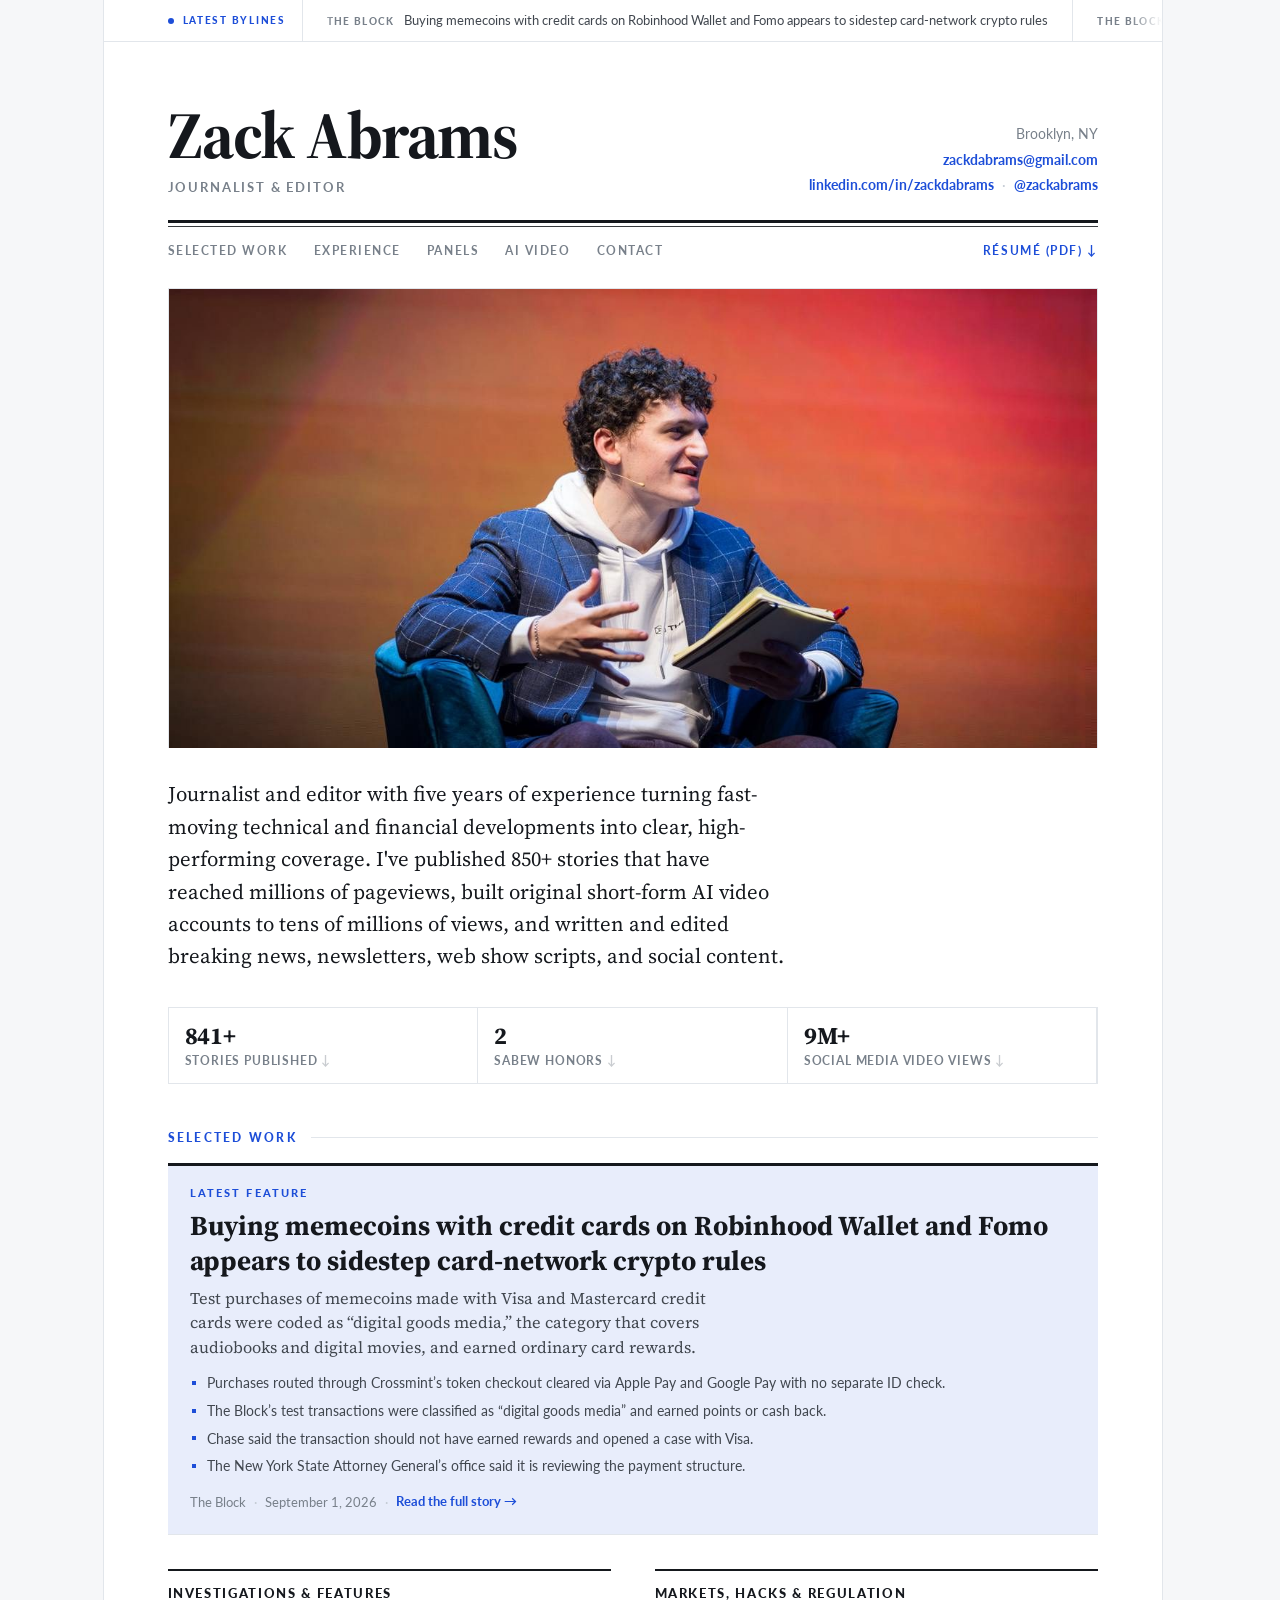
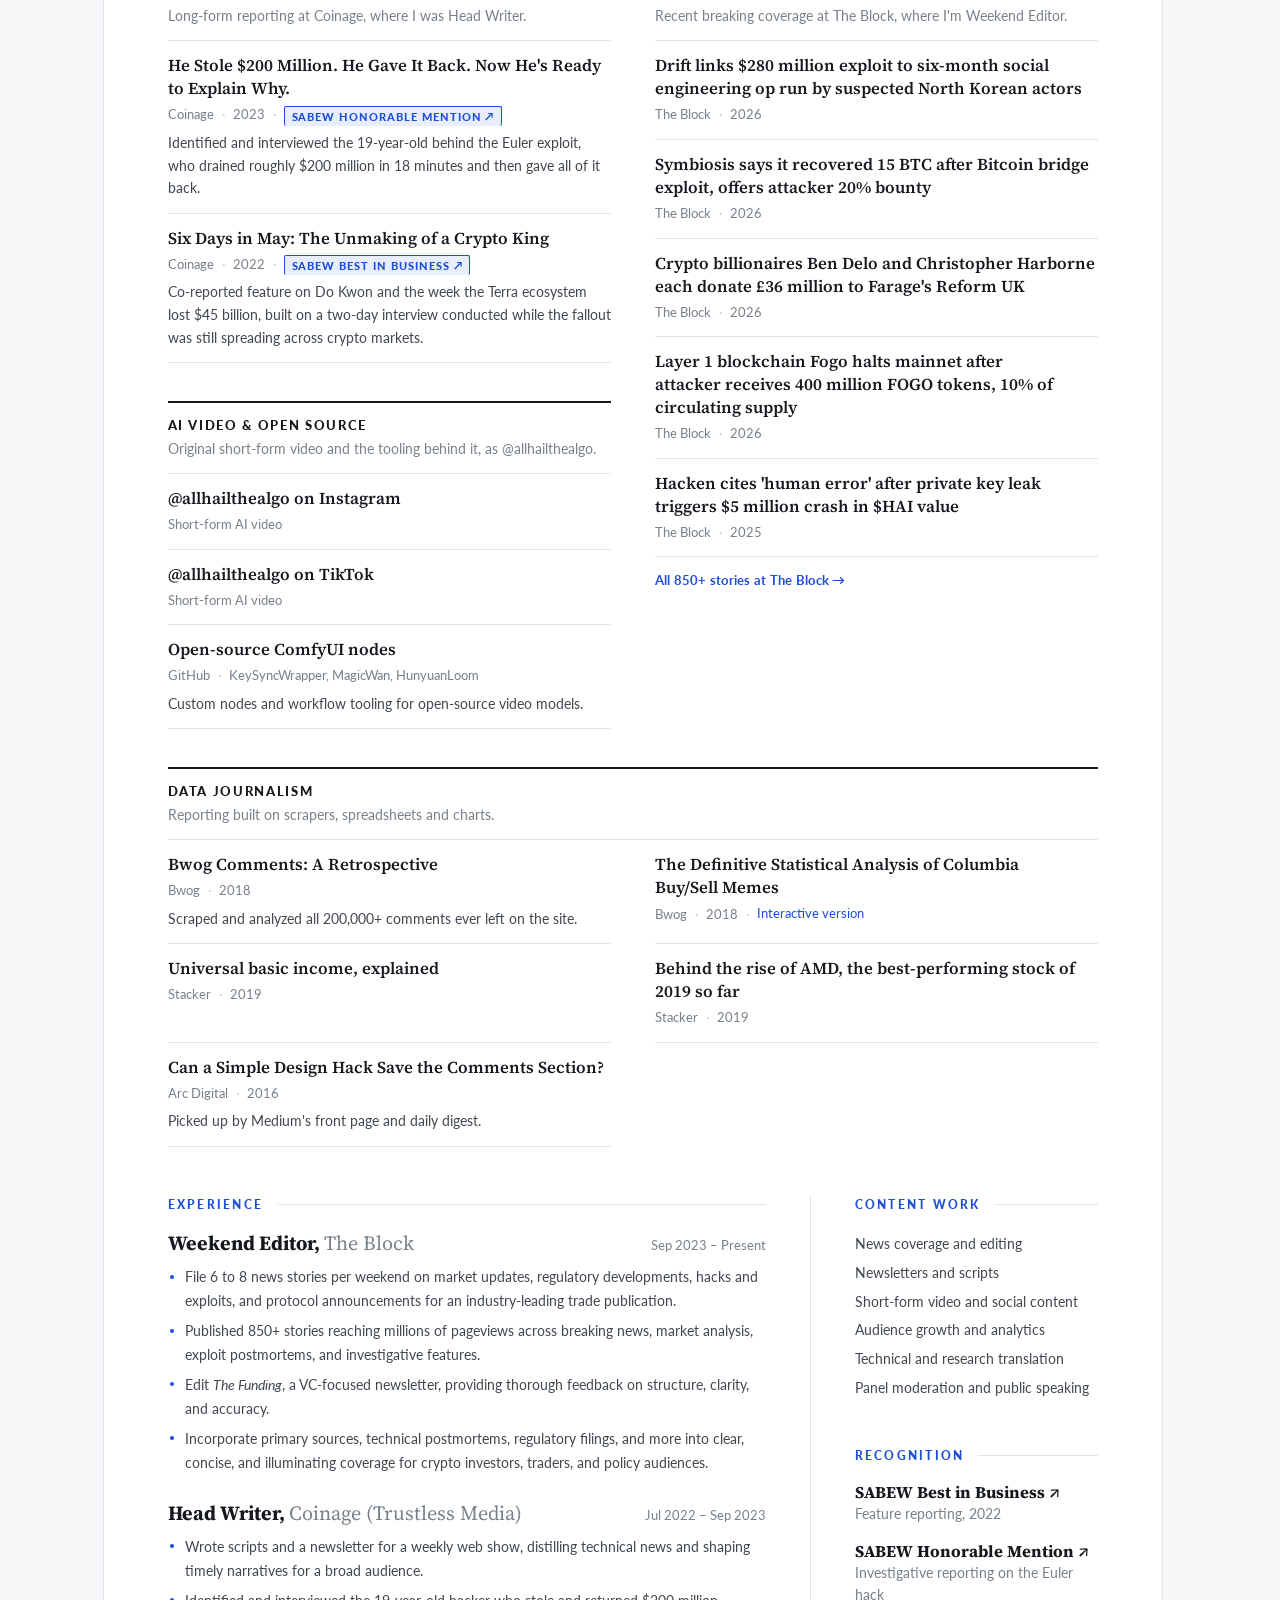
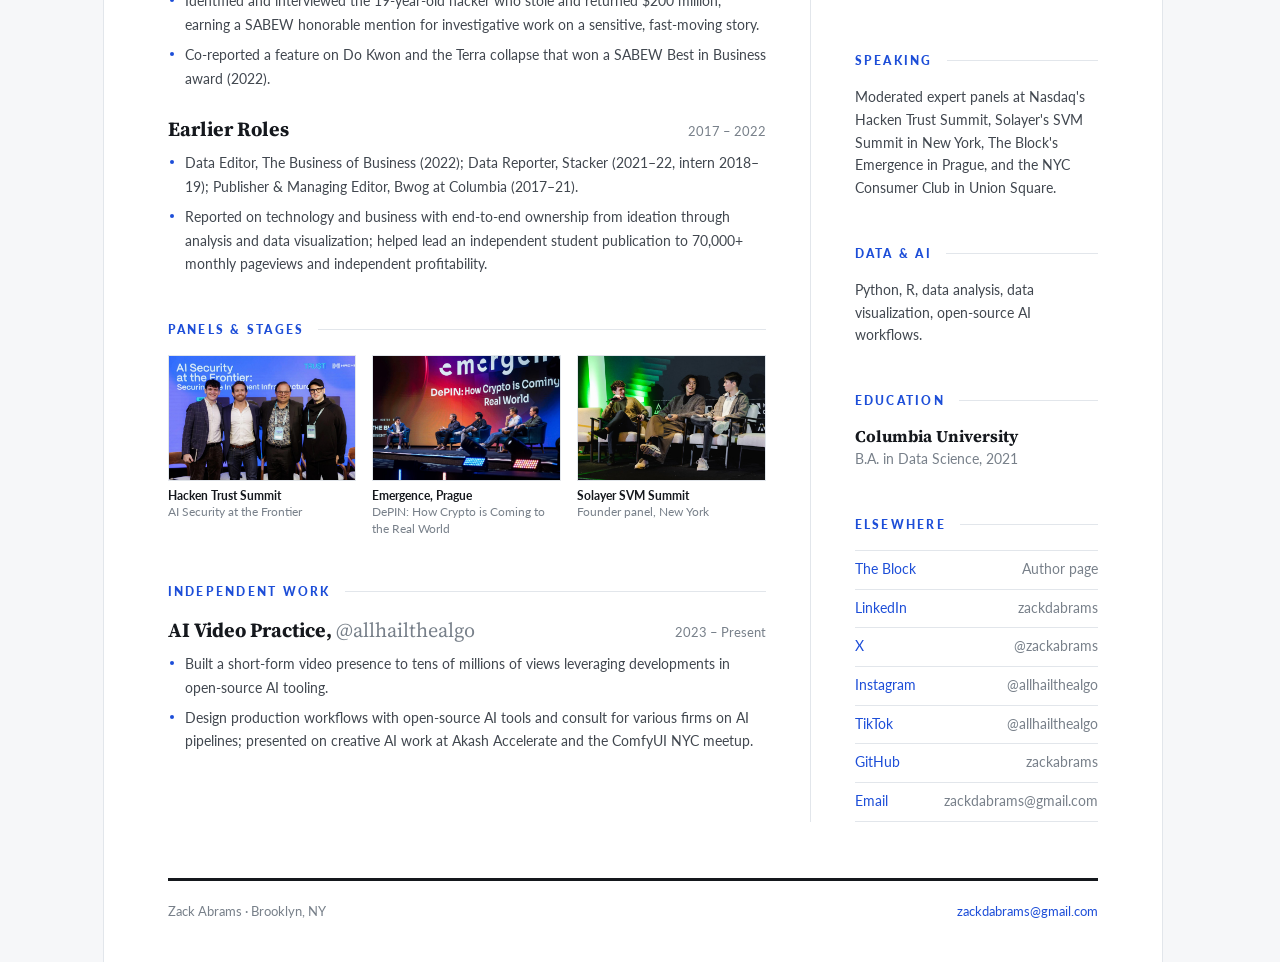
==== commit 472e4091: "Pull latest bylines from The Block author page A scheduled GitHub Action fetches the author page eve" ====
--- a/index.html
+++ b/index.html
@@ -1018,18 +1018,45 @@
 })();
 
 (function(){
-  /* newswire: duplicate the list once so translateX(-50%) loops seamlessly */
+  /* newswire: headlines come from bylines.json (refreshed by a scheduled
+     GitHub Action); the list in the markup is the fallback */
   var wire=document.querySelector('.wire'); if(!wire) return;
-  if(document.documentElement.getAttribute('data-anim')!=='on') return;
   var track=wire.querySelector('.wire-track');
-  [].slice.call(track.children).forEach(function(li){
-    var c=li.cloneNode(true); c.setAttribute('aria-hidden','true');
-    c.querySelectorAll('a').forEach(function(a){ a.tabIndex=-1; });
-    track.appendChild(c);
-  });
-  function tune(){ wire.style.setProperty('--wire-dur', Math.max(30, (track.scrollWidth/2)/48)+'s'); }
-  tune(); window.addEventListener('resize', tune);
-  wire.classList.add('ticking');
+  var motion=document.documentElement.getAttribute('data-anim')==='on';
+  function tune(){ wire.style.setProperty('--wire-dur', Math.max(30,(track.scrollWidth/2)/48)+'s'); }
+  function build(){
+    [].slice.call(track.querySelectorAll('li[aria-hidden]')).forEach(function(li){ li.remove(); });
+    if(!motion) return;
+    [].slice.call(track.children).forEach(function(li){
+      var c=li.cloneNode(true); c.setAttribute('aria-hidden','true');
+      c.querySelectorAll('a').forEach(function(a){ a.tabIndex=-1; });
+      track.appendChild(c);
+    });
+    tune(); wire.classList.add('ticking');
+  }
+  function fill(items){
+    var ok=(items||[]).filter(function(it){
+      return it && typeof it.title==='string' && it.title.length>10 &&
+             typeof it.url==='string' && it.url.indexOf('https://www.theblock.co/')===0;
+    }).slice(0,8);
+    if(ok.length<3) return;
+    track.textContent='';
+    ok.forEach(function(it){
+      var li=document.createElement('li'), a=document.createElement('a'),
+          b=document.createElement('b'), sp=document.createElement('span');
+      a.href=it.url; b.textContent='The Block'; sp.textContent=it.title;
+      a.appendChild(b); a.appendChild(sp); li.appendChild(a); track.appendChild(li);
+    });
+    build();
+  }
+  build();
+  if(motion) window.addEventListener('resize', tune);
+  if(window.fetch && location.protocol!=='file:'){
+    fetch('bylines.json',{cache:'no-cache'})
+      .then(function(r){ return r.ok ? r.json() : null; })
+      .then(function(d){ if(d) fill(d.items); })
+      .catch(function(){});
+  }
 })();
 
 (function(){
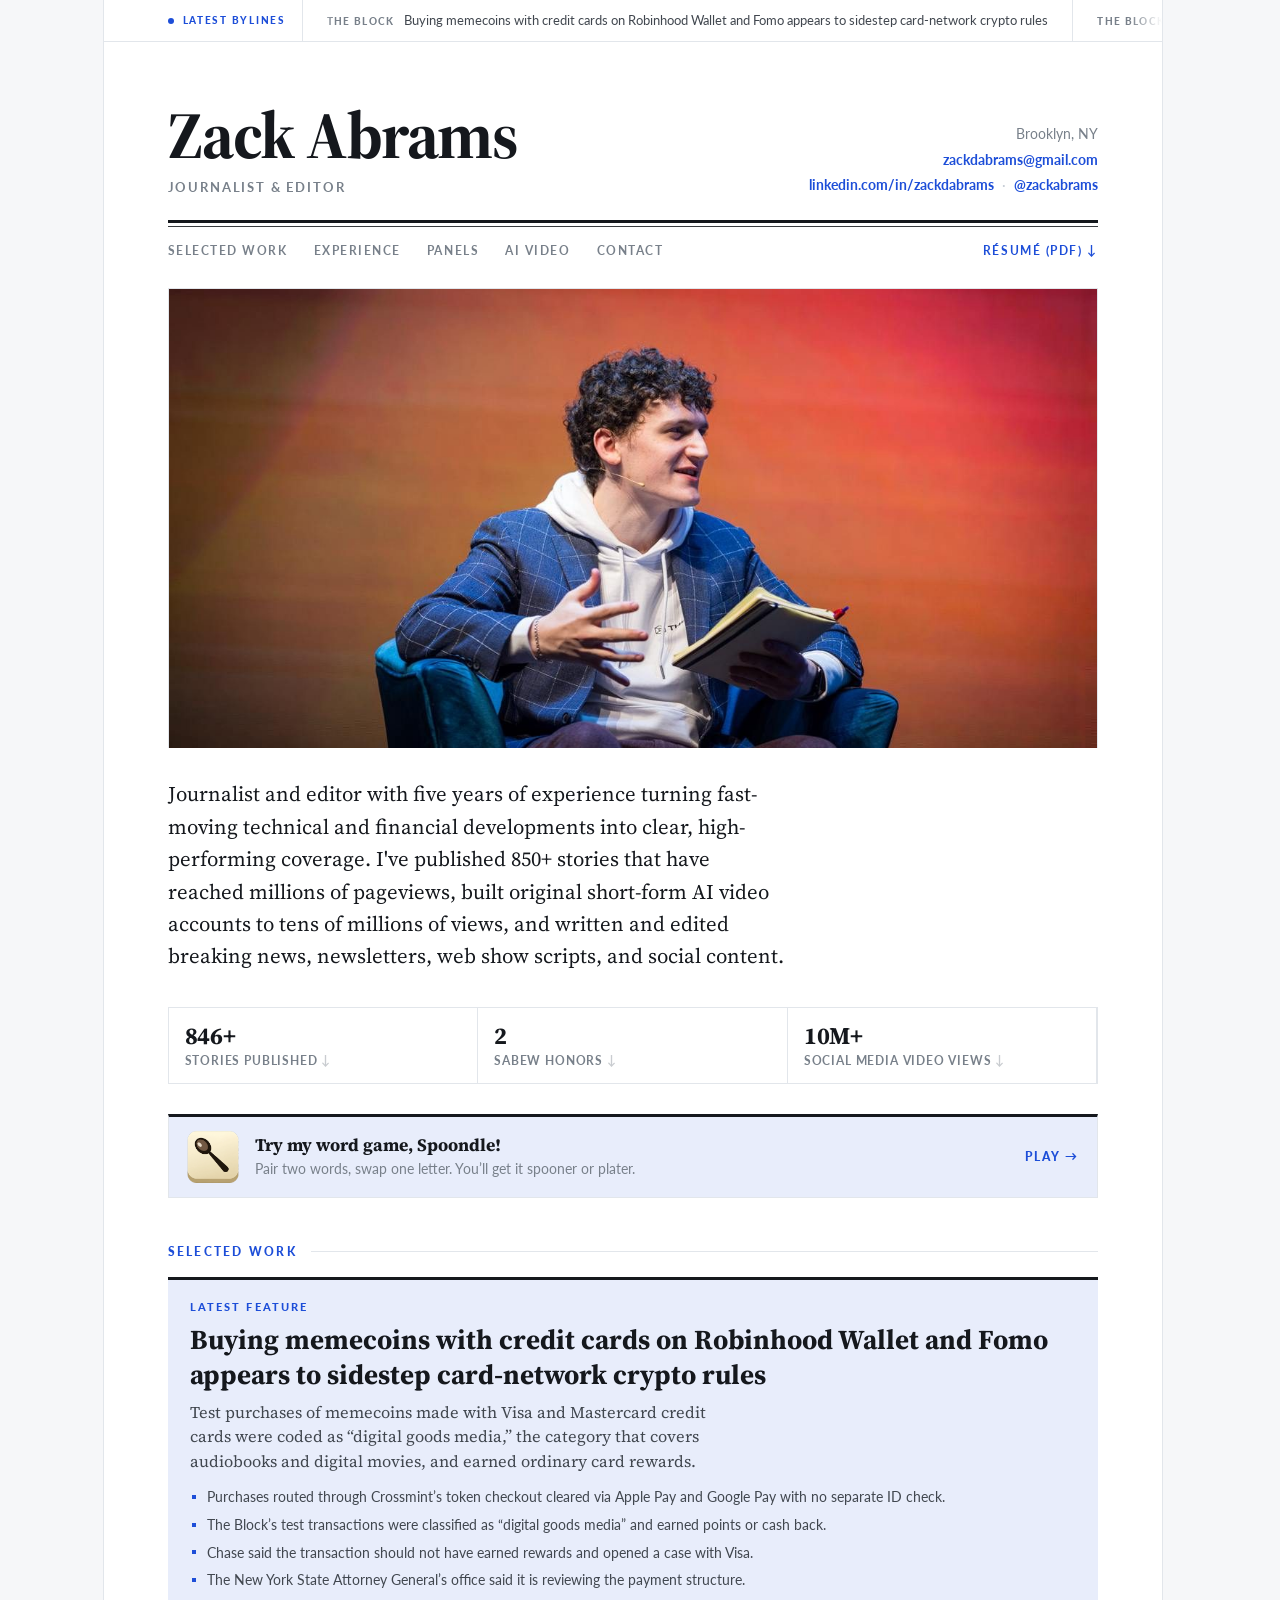
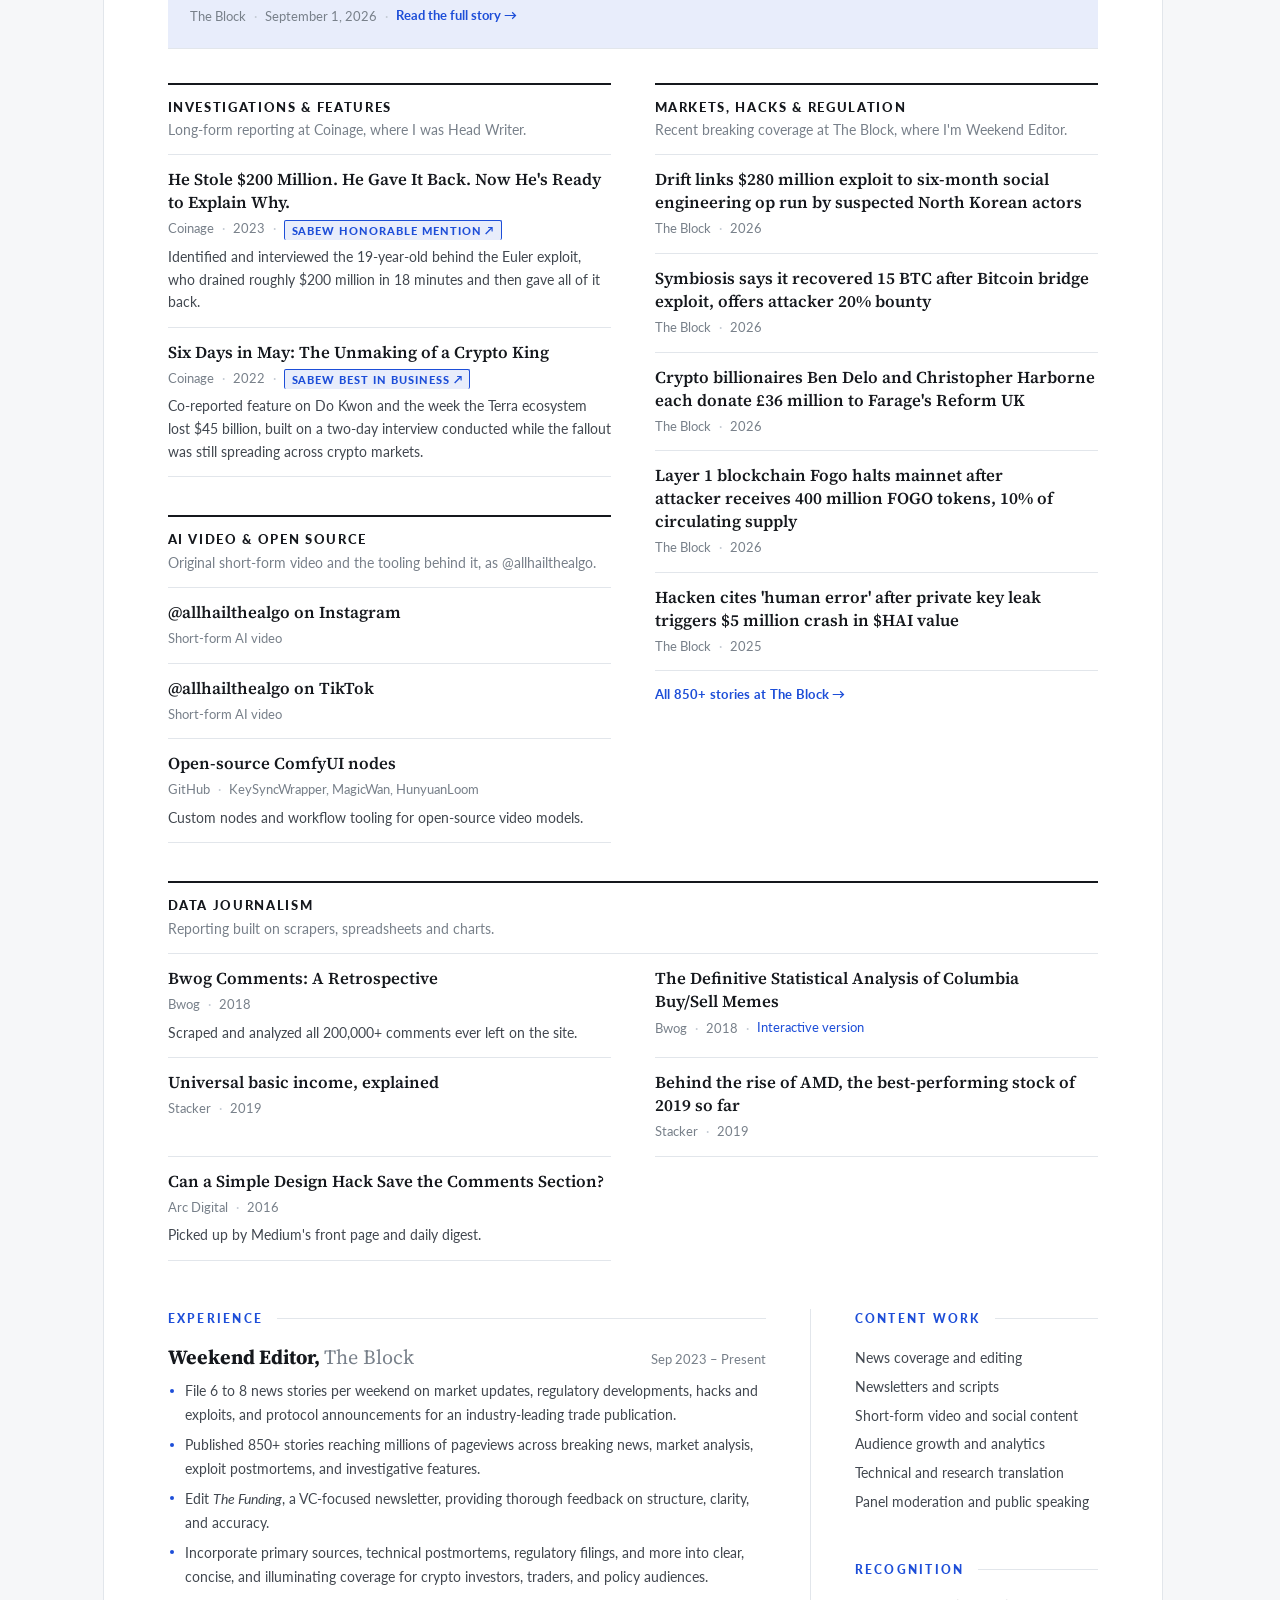
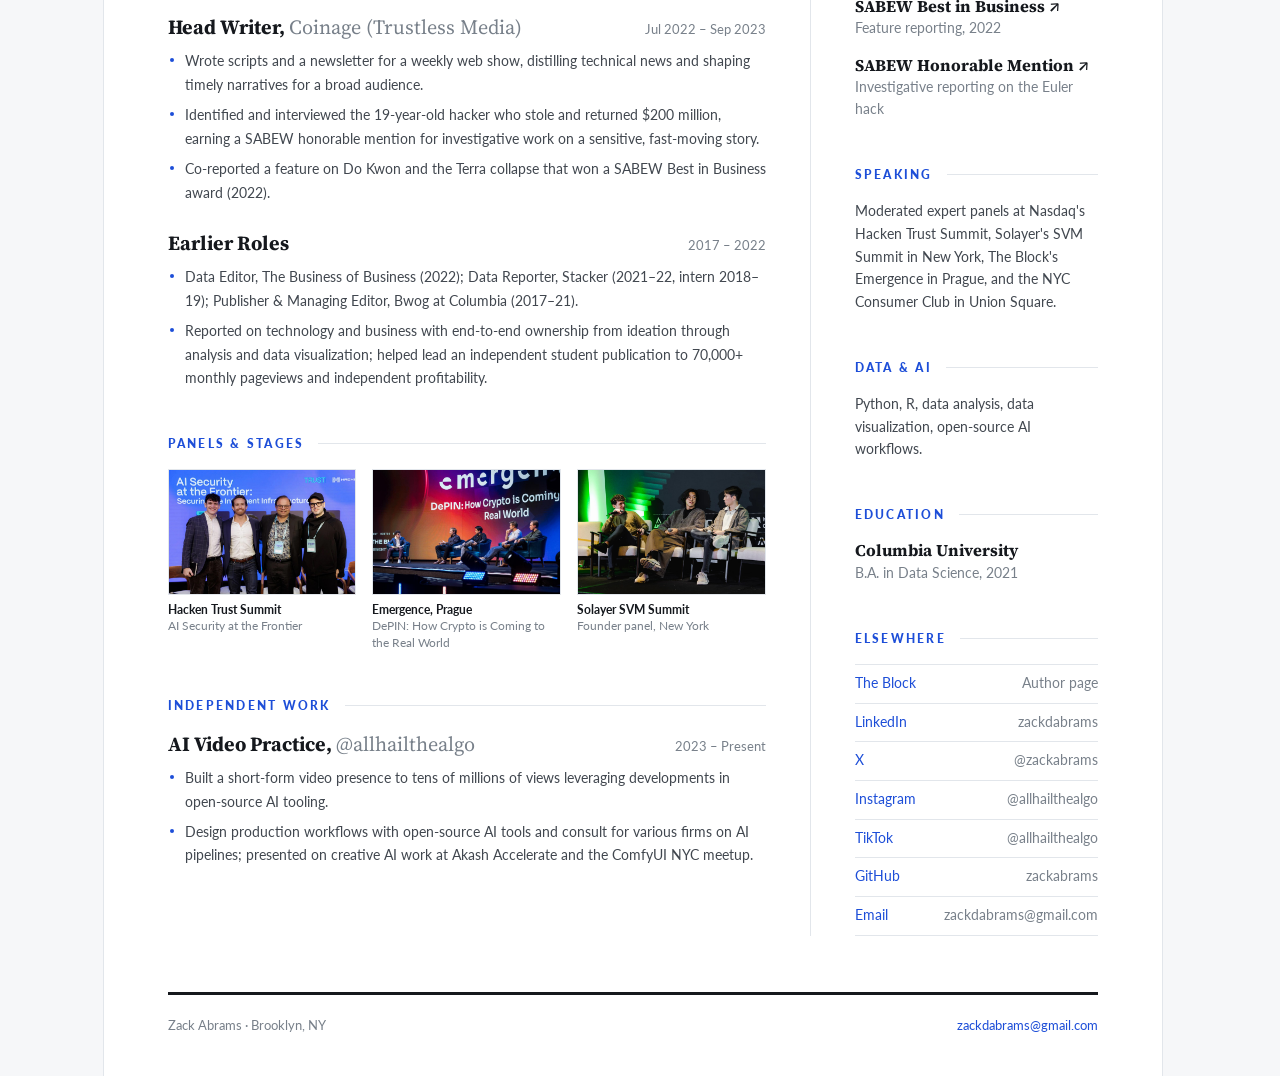
==== commit 04c02fc6: "Add Spoondle callout; route byline refresh around The Block's 403 - Spoondle banner beneath the stat" ====
--- a/index.html
+++ b/index.html
@@ -664,10 +664,30 @@
 ::view-transition-group(lb-photo){animation-duration:.42s;animation-timing-function:cubic-bezier(.22,.61,.36,1);}
 ::view-transition-old(root),::view-transition-new(root){animation-duration:.28s;}
 
+
+/* ---------- Spoondle callout ---------- */
+.spoon-band{margin-top:30px;}
+.spoon{
+  display:flex;align-items:center;gap:16px;padding:14px 18px;
+  border:1px solid var(--rule);border-top:3px solid var(--ink);
+  background:var(--accent-soft);color:var(--body);
+}
+a.spoon:hover{border-bottom-color:var(--rule);}
+.spoon-icon{flex:none;width:52px;height:52px;display:block;transition:transform .35s cubic-bezier(.34,1.56,.64,1);}
+.spoon:hover .spoon-icon{transform:rotate(-8deg) scale(1.06);}
+.spoon-text{display:flex;flex-direction:column;gap:2px;min-width:0;}
+.spoon-text b{font-family:var(--serif);font-size:1.1rem;line-height:1.3;color:var(--ink);}
+.spoon-text span{font-size:.85rem;color:var(--muted);}
+.spoon-go{margin-left:auto;flex:none;font-size:.74rem;font-weight:900;letter-spacing:.14em;text-transform:uppercase;color:var(--accent);transition:transform .25s cubic-bezier(.22,.61,.36,1);}
+.spoon:hover .spoon-go{transform:translateX(3px);}
+.spoon:focus-visible{outline:2px solid var(--accent);outline-offset:3px;}
+@media (max-width:620px){.spoon-go{display:none;}.spoon{gap:14px;padding:12px 14px;}.spoon-icon{width:46px;height:46px;}}
+@media (prefers-reduced-motion:reduce){.spoon:hover .spoon-icon,.spoon:hover .spoon-go{transform:none;}}
+
 /* ---------- print ---------- */
 @media print{
   :root{--ground:#fff;--paper:#fff;--ink:#000;--body:#222;--muted:#555;--accent:#1d4ed8;--rule:#ccc;}
-  .nav,.foot,.stats,.panels,.hero,.wire{display:none;}
+  .nav,.foot,.stats,.panels,.hero,.wire,.spoon-band{display:none;}
   .reveal{opacity:1!important;transform:none!important;}
   .sheet{max-width:none;padding:0;border:0;}
   .columns{gap:0 28px;padding-bottom:0;}
@@ -736,6 +756,14 @@
     <a class="stat" href="#stories"><b>850+</b><span>Stories published</span></a>
     <a class="stat" href="#awards"><b>2</b><span>SABEW honors</span></a>
     <a class="stat" href="#video"><b>10M+</b><span>Social media video views</span></a>
+  </div>
+
+  <div class="spoon-band">
+    <a class="spoon" href="https://spoondle.app/">
+      <img class="spoon-icon" src="images/spoondle-icon.png" alt="" width="52" height="52">
+      <span class="spoon-text"><b>Try my word game, Spoondle!</b><span>Pair two words, swap one letter. You&rsquo;ll get it spooner or plater.</span></span>
+      <span class="spoon-go" aria-hidden="true">Play &rarr;</span>
+    </a>
   </div>
 
   <section class="portfolio">
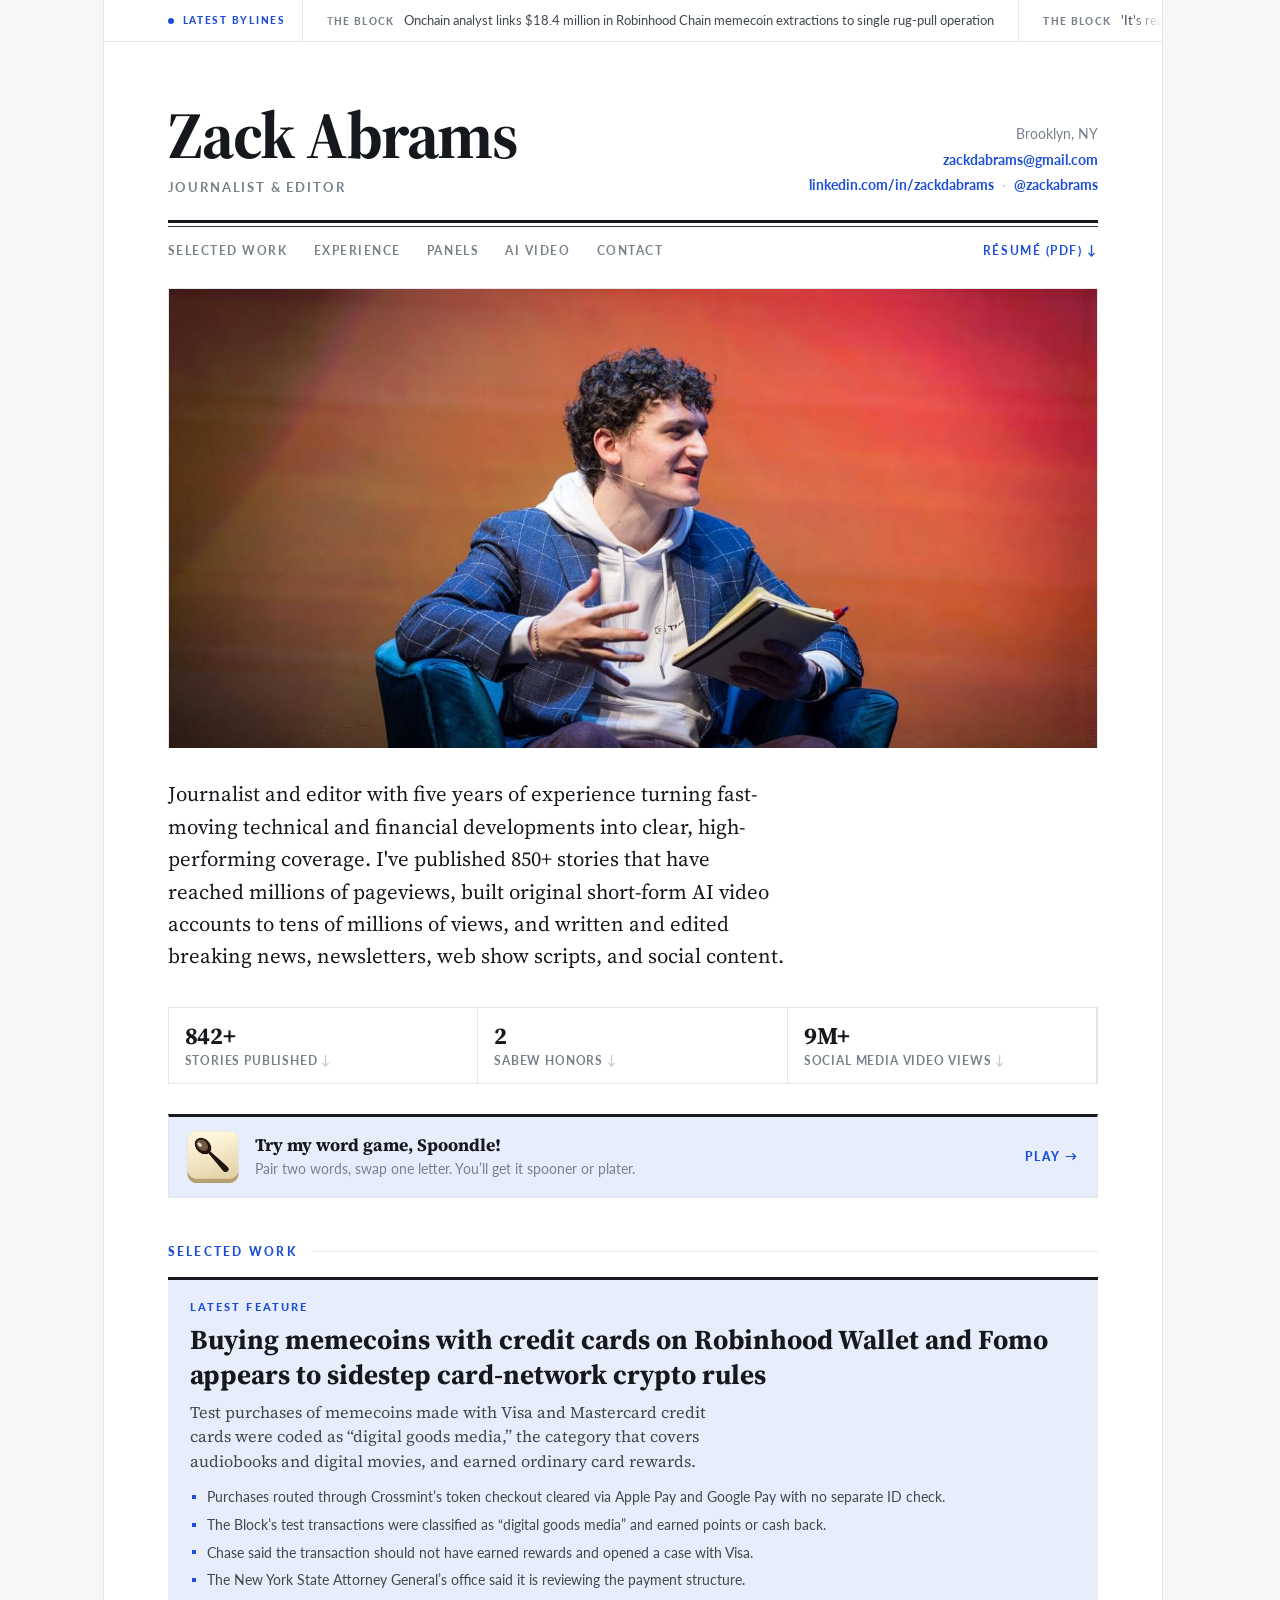
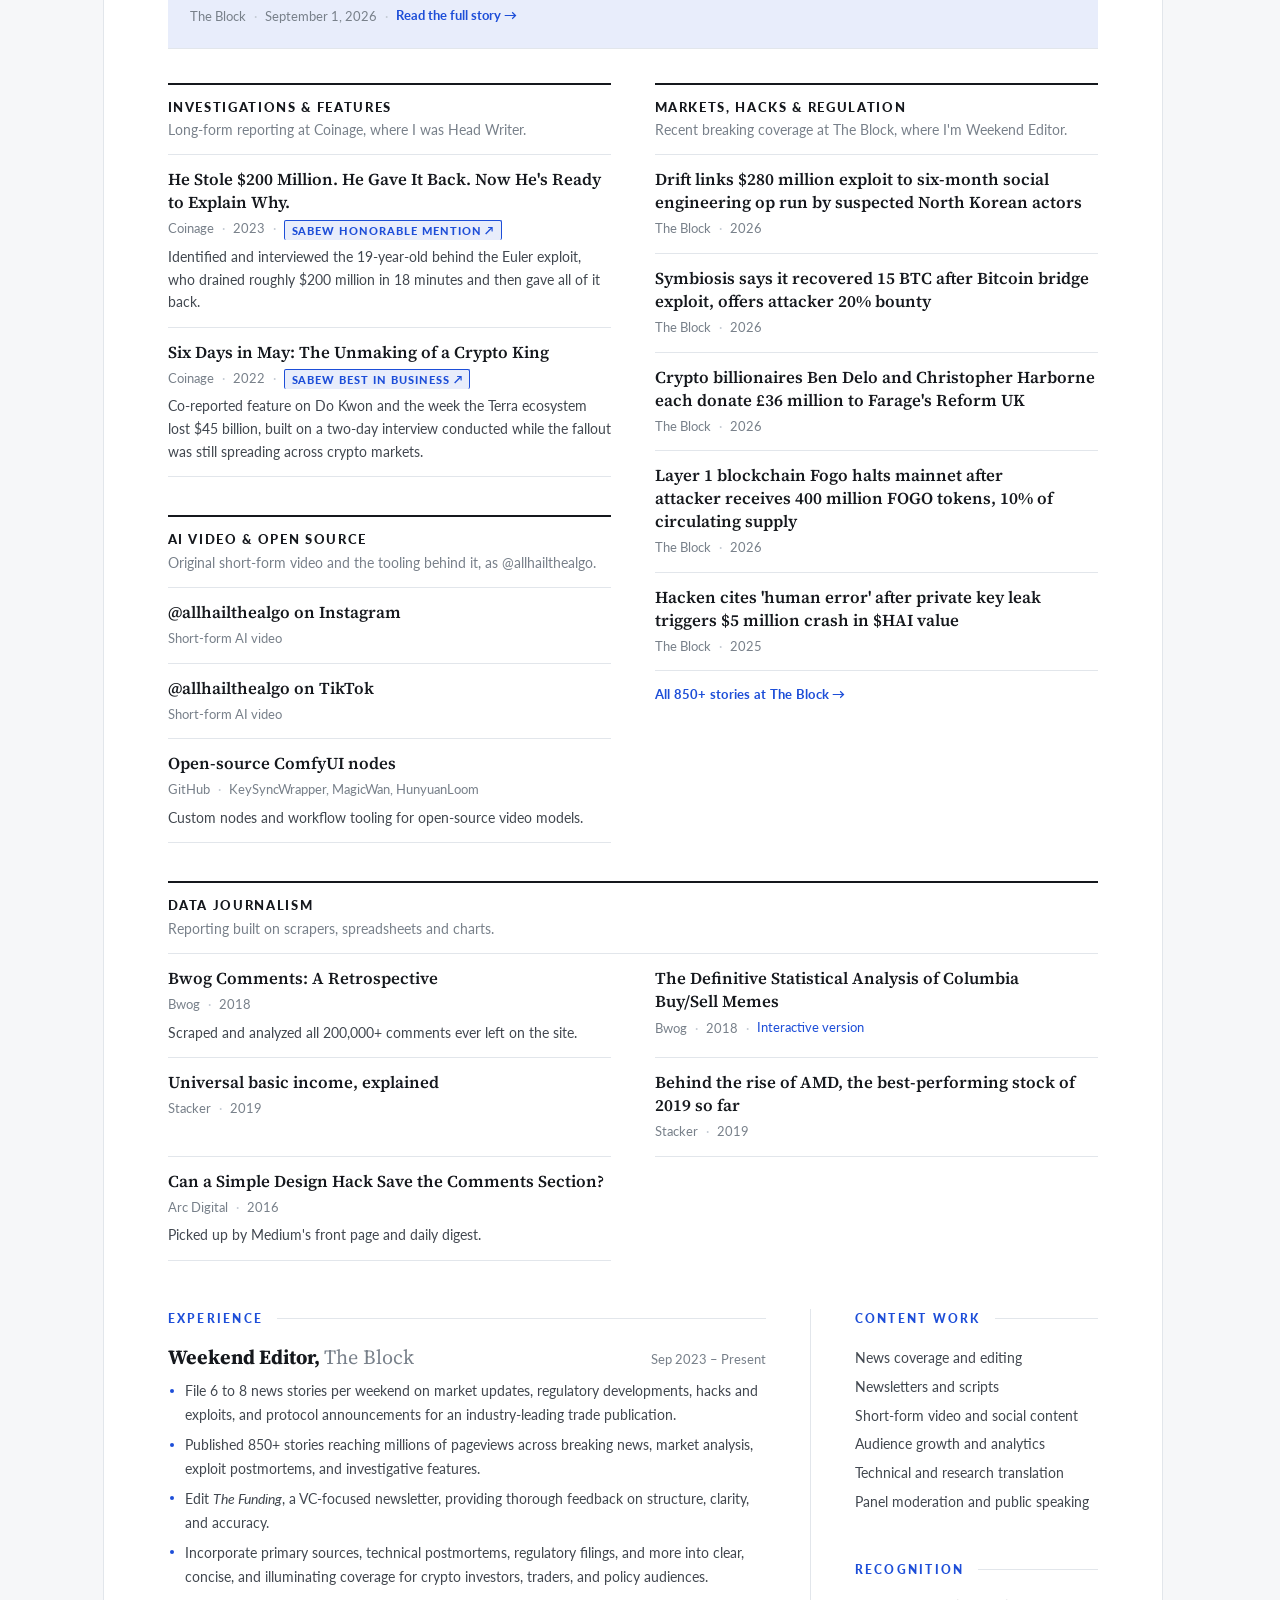
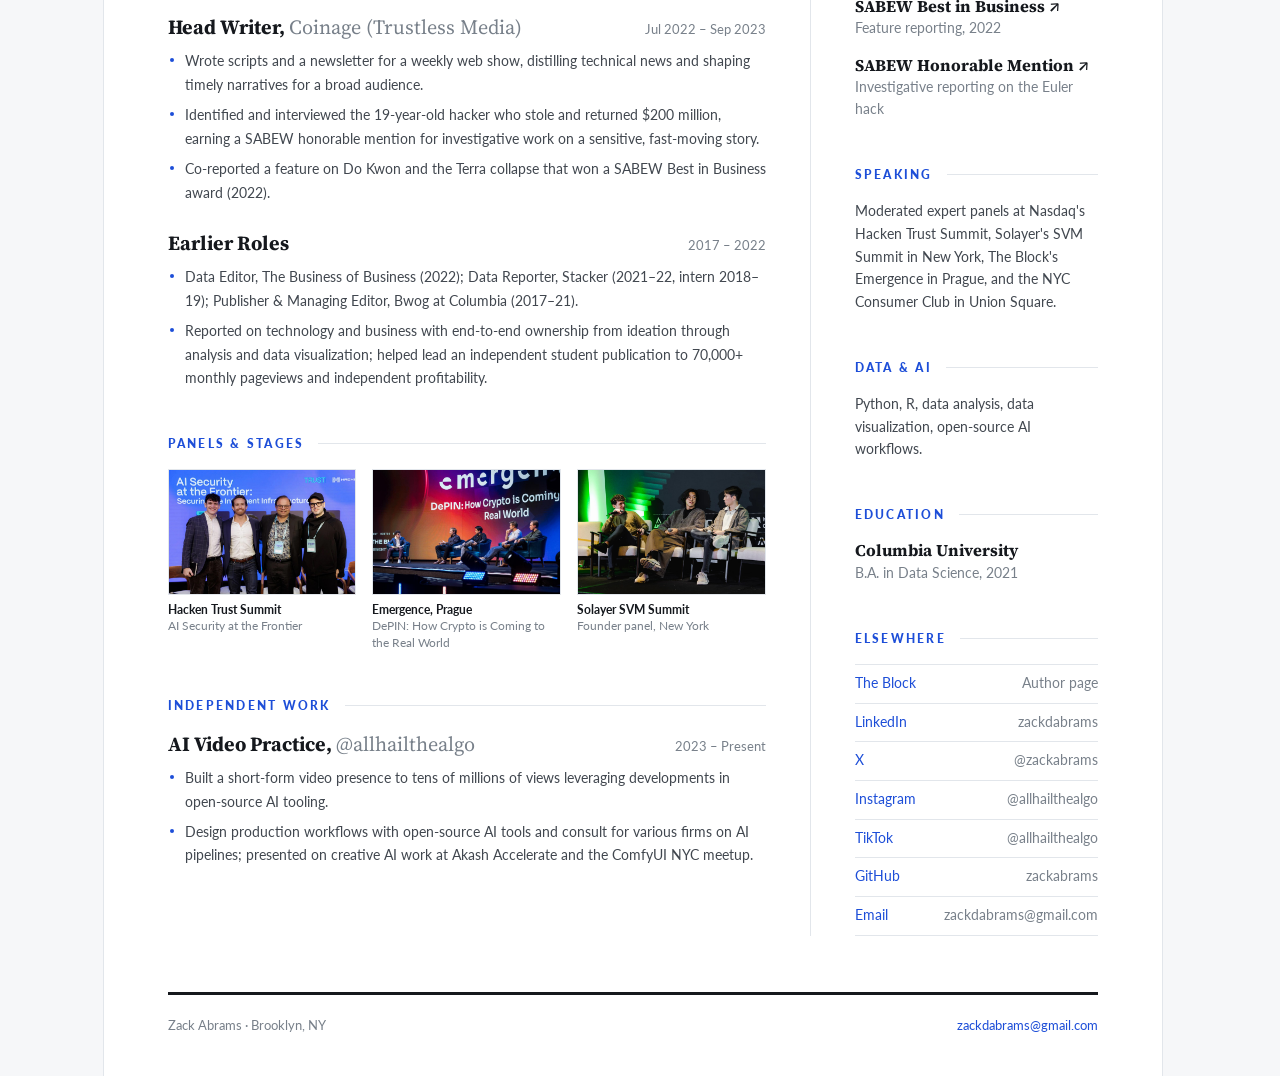
==== commit 34ec4587: "Load current bylines and refresh hourly The RSS route works, but the feed only holds the newest ~19 " ====
--- a/index.html
+++ b/index.html
@@ -705,12 +705,14 @@
     <h2 class="wire-label" id="wire-label">Latest bylines</h2>
     <div class="wire-view">
       <ul class="wire-track">
-        <li><a href="https://www.theblock.co/news/business/2026-09-01-buying-memecoins-with-credit-cards-on-robinhood-wallet-fomo-sidestep-card-network-crypto-rules-411911"><b>The Block</b><span>Buying memecoins with credit cards on Robinhood Wallet and Fomo appears to sidestep card-network crypto rules</span></a></li>
-        <li><a href="https://www.theblock.co/news/defi/2026-09-13-symbiosis-says-it-recovered-15-btc-after-bitcoin-bridge-exploit-offers-attacker-20-bounty-414568"><b>The Block</b><span>Symbiosis says it recovered 15 BTC after Bitcoin bridge exploit, offers attacker 20% bounty</span></a></li>
-        <li><a href="https://www.theblock.co/news/regulation/2026-09-12-crypto-billionaires-ben-delo-and-christopher-harborne-each-donate-36-million-to-farages-reform-uk-414509"><b>The Block</b><span>Crypto billionaires Ben Delo and Christopher Harborne each donate £36 million to Farage's Reform UK</span></a></li>
-        <li><a href="https://www.theblock.co/news/defi/2026-08-29-layer-1-blockchain-fogo-halts-mainnet-after-attacker-receives-400-million-fogo-tokens-10-of-circulating-supply-413064"><b>The Block</b><span>Fogo halts mainnet after attacker receives 400 million FOGO tokens</span></a></li>
-        <li><a href="https://www.theblock.co/news/ecosystems/2026-04-05-drift-links-280-million-exploit-to-six-month-social-engineering-op-run-by-suspected-north-korean-actors-396361"><b>The Block</b><span>Drift links $280 million exploit to suspected North Korean social engineering op</span></a></li>
-        <li><a href="https://www.theblock.co/post/359097/hacken-cites-human-error-after-private-key-leak-triggers-5-million-crash-in-hai-value"><b>The Block</b><span>Hacken cites 'human error' after private key leak triggers $5 million crash in $HAI</span></a></li>
+        <li><a href="https://www.theblock.co/news/defi/2026-09-27-onchain-analyst-links-18-4-million-in-robinhood-chain-memecoin-extractions-to-single-rug-pull-operation-416960"><b>The Block</b><span>Onchain analyst links $18.4 million in Robinhood Chain memecoin extractions to single rug-pull operation</span></a></li>
+        <li><a href="https://www.theblock.co/news/ecosystems/2026-09-27-its-really-not-just-a-blockchain-anymore-vitalik-buterin-maps-ethereums-path-to-2030-416953"><b>The Block</b><span>'It's really not just a blockchain anymore': Vitalik Buterin maps Ethereum's path to 2030</span></a></li>
+        <li><a href="https://www.theblock.co/news/markets/2026-09-26-bitcoin-etfs-turn-positive-for-2026-with-2-4-billion-weekly-inflow-their-largest-since-october-416944"><b>The Block</b><span>Bitcoin ETFs turn positive for 2026 with $2.4 billion weekly inflow, their largest since October</span></a></li>
+        <li><a href="https://www.theblock.co/news/regulation/2026-09-26-kalshi-loses-appeal-over-ohio-and-tennessee-sports-betting-laws-widening-circuit-split-416937"><b>The Block</b><span>Kalshi loses appeal over Ohio and Tennessee sports betting laws, widening circuit split</span></a></li>
+        <li><a href="https://www.theblock.co/news/defi/2026-09-20-zetachain-votes-to-shut-down-layer-1-network-and-move-zeta-to-solana-415878"><b>The Block</b><span>ZetaChain votes to shut down Layer 1 network and move ZETA to Solana</span></a></li>
+        <li><a href="https://www.theblock.co/news/regulation/2026-09-20-polymarket-faced-10-million-fraud-attempt-as-its-ceo-pushed-growth-over-compliance-concerns-wsj-415875"><b>The Block</b><span>Polymarket faced $10 million fraud attempt as its CEO pushed growth over compliance concerns: WSJ</span></a></li>
+        <li><a href="https://www.theblock.co/news/markets/2026-09-19-bitcoin-etfs-eke-out-positive-week-with-433-million-friday-inflow-as-ether-funds-snap-four-week-inflow-streak-415871"><b>The Block</b><span>Bitcoin ETFs eke out positive week with $433 million Friday inflow as ether funds snap four-week inflow streak</span></a></li>
+        <li><a href="https://www.theblock.co/news/regulation/2026-09-19-visa-to-close-crossmint-memecoin-rewards-loophole-following-the-block-investigation-report-415866"><b>The Block</b><span>Visa to close Crossmint memecoin rewards loophole following The Block investigation: report</span></a></li>
       </ul>
     </div>
   </section>
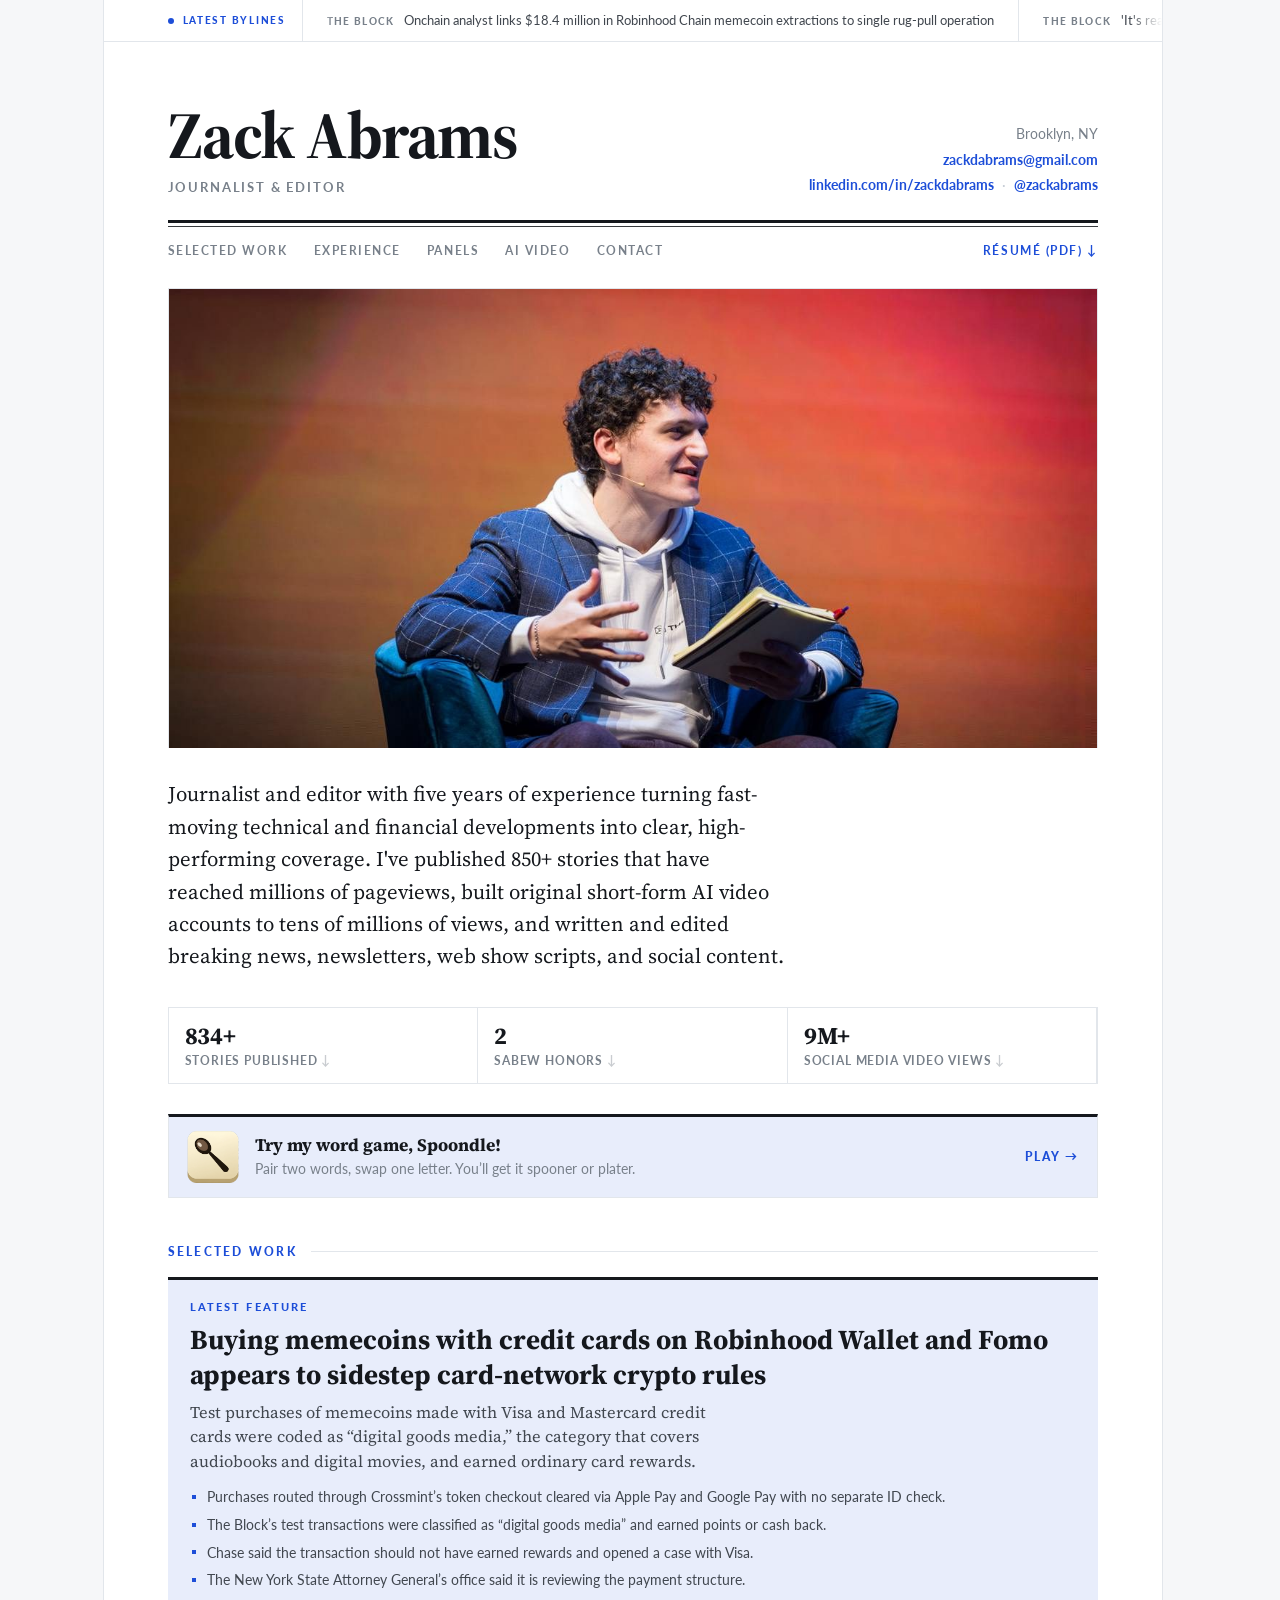
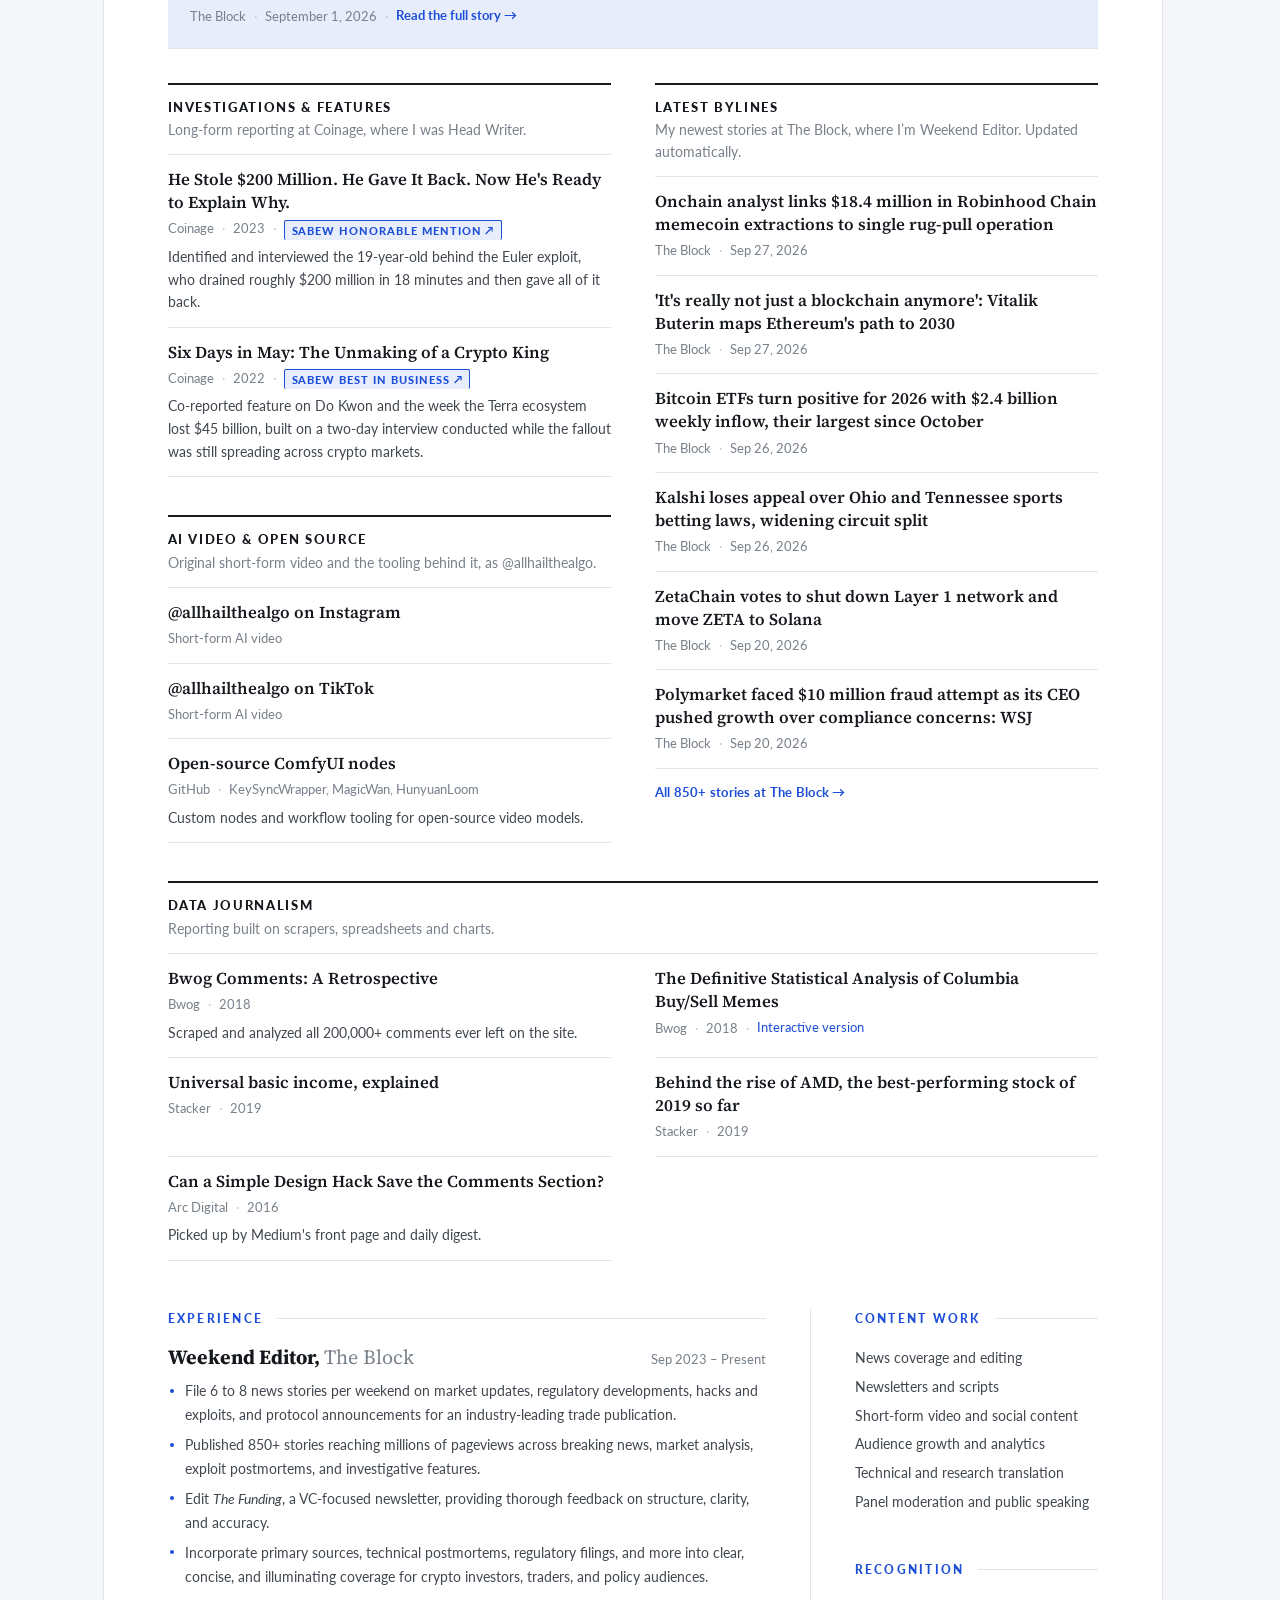
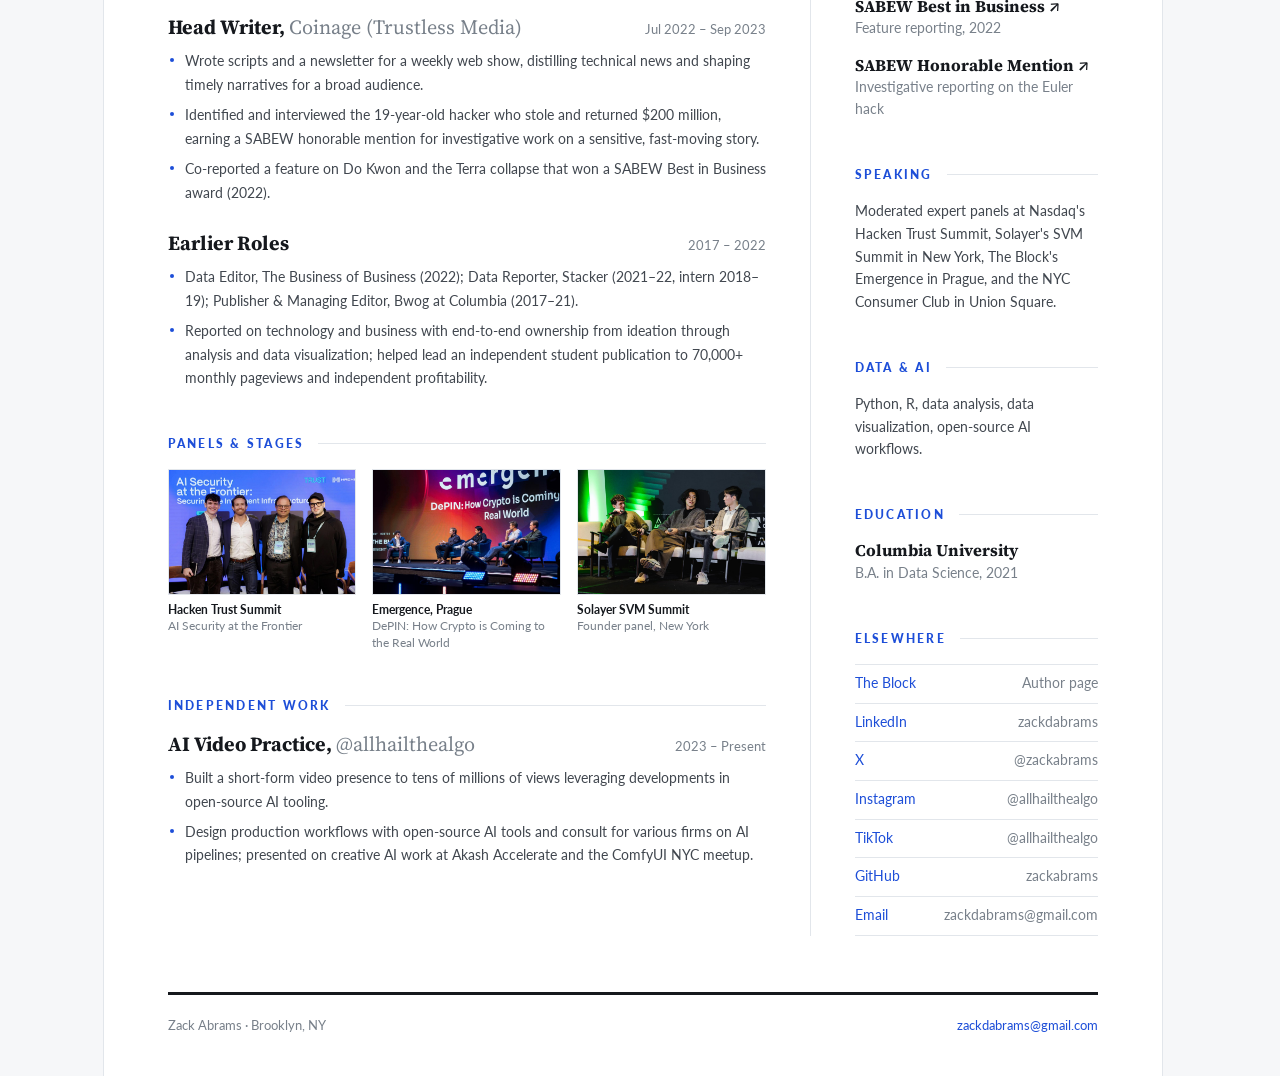
==== commit 8d82092b: "Turn the Block section into self-updating Latest bylines - "Markets, hacks & regulation" becomes "La" ====
--- a/index.html
+++ b/index.html
@@ -739,7 +739,7 @@
     <a href="#panels" class="navpanels">Panels</a>
     <a href="#independent">AI video</a>
     <a href="#contact">Contact</a>
-    <a class="pdf" href="ZackAbramsResume.pdf">Résumé (PDF) ↓</a>
+    <a class="pdf" href="ZackAbramsResume.pdf" target="_blank" rel="noopener">Résumé (PDF) ↓</a>
   </nav>
 
   <figure class="hero">
@@ -824,28 +824,32 @@
 </div>
 <div class="gcol">
 <div class="group" id="stories">
-<h3 class="group-title">Markets, hacks &amp; regulation</h3>
-      <p class="group-note">Recent breaking coverage at The Block, where I'm Weekend Editor.</p>
-      <ul class="work">
+<h3 class="group-title">Latest bylines</h3>
+      <p class="group-note">My newest stories at The Block, where I&rsquo;m Weekend Editor. Updated automatically.</p>
+      <ul class="work" id="bylines-list">
         <li>
-          <h4><a href="https://www.theblock.co/news/ecosystems/2026-04-05-drift-links-280-million-exploit-to-six-month-social-engineering-op-run-by-suspected-north-korean-actors-396361">Drift links $280 million exploit to six-month social engineering op run by suspected North Korean actors</a></h4>
-          <div class="meta"><span>The Block</span><span class="dot">·</span><span>2026</span></div>
+          <h4><a href="https://www.theblock.co/news/defi/2026-09-27-onchain-analyst-links-18-4-million-in-robinhood-chain-memecoin-extractions-to-single-rug-pull-operation-416960">Onchain analyst links $18.4 million in Robinhood Chain memecoin extractions to single rug-pull operation</a></h4>
+          <div class="meta"><span>The Block</span><span class="dot">·</span><span>Sep 27, 2026</span></div>
         </li>
         <li>
-          <h4><a href="https://www.theblock.co/news/defi/2026-09-13-symbiosis-says-it-recovered-15-btc-after-bitcoin-bridge-exploit-offers-attacker-20-bounty-414568">Symbiosis says it recovered 15 BTC after Bitcoin bridge exploit, offers attacker 20% bounty</a></h4>
-          <div class="meta"><span>The Block</span><span class="dot">·</span><span>2026</span></div>
+          <h4><a href="https://www.theblock.co/news/ecosystems/2026-09-27-its-really-not-just-a-blockchain-anymore-vitalik-buterin-maps-ethereums-path-to-2030-416953">'It's really not just a blockchain anymore': Vitalik Buterin maps Ethereum's path to 2030</a></h4>
+          <div class="meta"><span>The Block</span><span class="dot">·</span><span>Sep 27, 2026</span></div>
         </li>
         <li>
-          <h4><a href="https://www.theblock.co/news/regulation/2026-09-12-crypto-billionaires-ben-delo-and-christopher-harborne-each-donate-36-million-to-farages-reform-uk-414509">Crypto billionaires Ben Delo and Christopher Harborne each donate £36 million to Farage's Reform UK</a></h4>
-          <div class="meta"><span>The Block</span><span class="dot">·</span><span>2026</span></div>
+          <h4><a href="https://www.theblock.co/news/markets/2026-09-26-bitcoin-etfs-turn-positive-for-2026-with-2-4-billion-weekly-inflow-their-largest-since-october-416944">Bitcoin ETFs turn positive for 2026 with $2.4 billion weekly inflow, their largest since October</a></h4>
+          <div class="meta"><span>The Block</span><span class="dot">·</span><span>Sep 26, 2026</span></div>
         </li>
         <li>
-          <h4><a href="https://www.theblock.co/news/defi/2026-08-29-layer-1-blockchain-fogo-halts-mainnet-after-attacker-receives-400-million-fogo-tokens-10-of-circulating-supply-413064">Layer 1 blockchain Fogo halts mainnet after attacker receives 400 million FOGO tokens, 10% of circulating supply</a></h4>
-          <div class="meta"><span>The Block</span><span class="dot">·</span><span>2026</span></div>
+          <h4><a href="https://www.theblock.co/news/regulation/2026-09-26-kalshi-loses-appeal-over-ohio-and-tennessee-sports-betting-laws-widening-circuit-split-416937">Kalshi loses appeal over Ohio and Tennessee sports betting laws, widening circuit split</a></h4>
+          <div class="meta"><span>The Block</span><span class="dot">·</span><span>Sep 26, 2026</span></div>
         </li>
         <li>
-          <h4><a href="https://www.theblock.co/post/359097/hacken-cites-human-error-after-private-key-leak-triggers-5-million-crash-in-hai-value">Hacken cites 'human error' after private key leak triggers $5 million crash in $HAI value</a></h4>
-          <div class="meta"><span>The Block</span><span class="dot">·</span><span>2025</span></div>
+          <h4><a href="https://www.theblock.co/news/defi/2026-09-20-zetachain-votes-to-shut-down-layer-1-network-and-move-zeta-to-solana-415878">ZetaChain votes to shut down Layer 1 network and move ZETA to Solana</a></h4>
+          <div class="meta"><span>The Block</span><span class="dot">·</span><span>Sep 20, 2026</span></div>
+        </li>
+        <li>
+          <h4><a href="https://www.theblock.co/news/regulation/2026-09-20-polymarket-faced-10-million-fraud-attempt-as-its-ceo-pushed-growth-over-compliance-concerns-wsj-415875">Polymarket faced $10 million fraud attempt as its CEO pushed growth over compliance concerns: WSJ</a></h4>
+          <div class="meta"><span>The Block</span><span class="dot">·</span><span>Sep 20, 2026</span></div>
         </li>
       </ul>
       <a class="more" href="https://www.theblock.co/author/zack-abrams">All 850+ stories at The Block →</a>
@@ -1064,12 +1068,30 @@
     });
     tune(); wire.classList.add('ticking');
   }
+  var MON=['Jan','Feb','Mar','Apr','May','Jun','Jul','Aug','Sep','Oct','Nov','Dec'];
+  function when(it){
+    var m=/\/(\d{4})-(\d{2})-(\d{2})-/.exec(it.url) || /^(\d{4})-(\d{2})-(\d{2})/.exec(it.date||'');
+    return m ? MON[+m[2]-1]+' '+(+m[3])+', '+m[1] : '';
+  }
+  function el(tag,cls,text){ var e=document.createElement(tag); if(cls) e.className=cls; if(text!=null) e.textContent=text; return e; }
+  function section(ok){
+    var list=document.getElementById('bylines-list'); if(!list) return;
+    list.textContent='';
+    ok.slice(0,6).forEach(function(it){
+      var li=el('li'), h=el('h4'), a=el('a',null,it.title), meta=el('div','meta'), d=when(it);
+      a.href=it.url; h.appendChild(a);
+      meta.appendChild(el('span',null,'The Block'));
+      if(d){ meta.appendChild(el('span','dot','\u00b7')); meta.appendChild(el('span',null,d)); }
+      li.appendChild(h); li.appendChild(meta); list.appendChild(li);
+    });
+  }
   function fill(items){
     var ok=(items||[]).filter(function(it){
       return it && typeof it.title==='string' && it.title.length>10 &&
              typeof it.url==='string' && it.url.indexOf('https://www.theblock.co/')===0;
     }).slice(0,8);
     if(ok.length<3) return;
+    section(ok);
     track.textContent='';
     ok.forEach(function(it){
       var li=document.createElement('li'), a=document.createElement('a'),
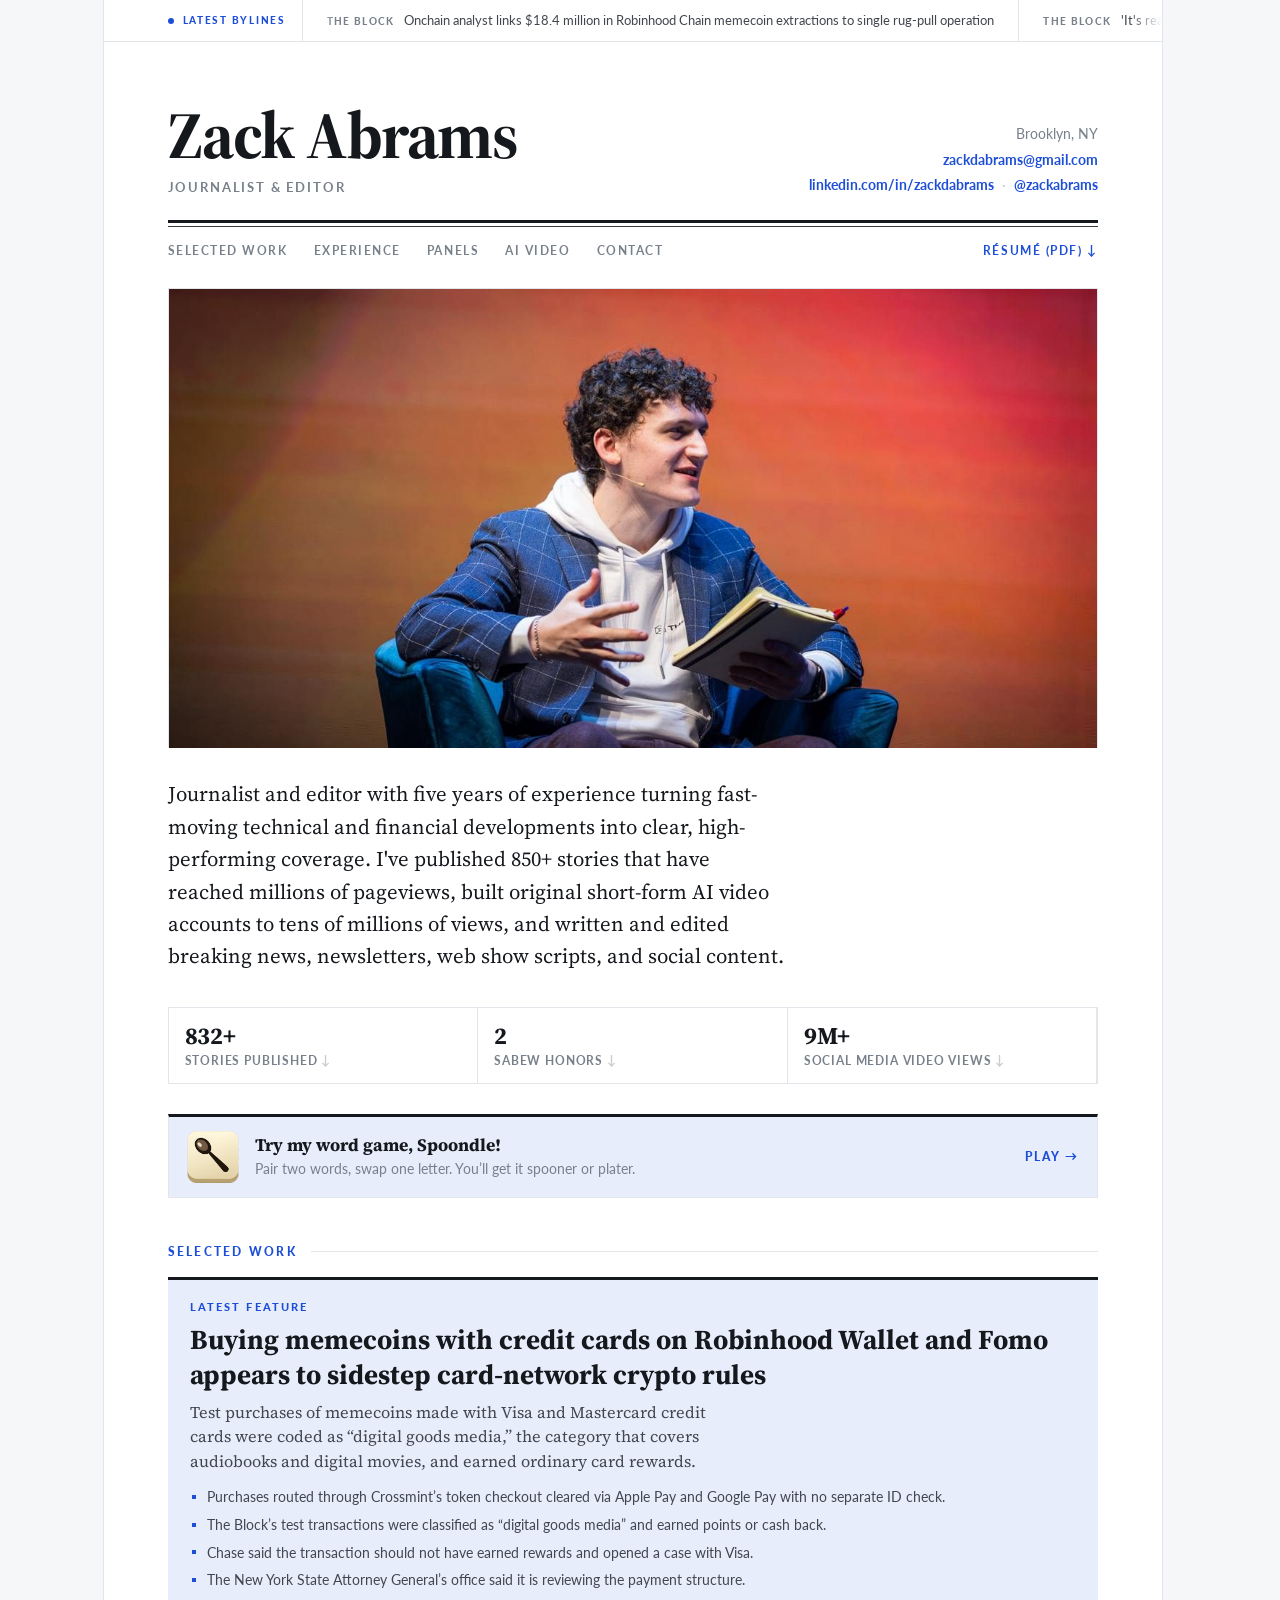
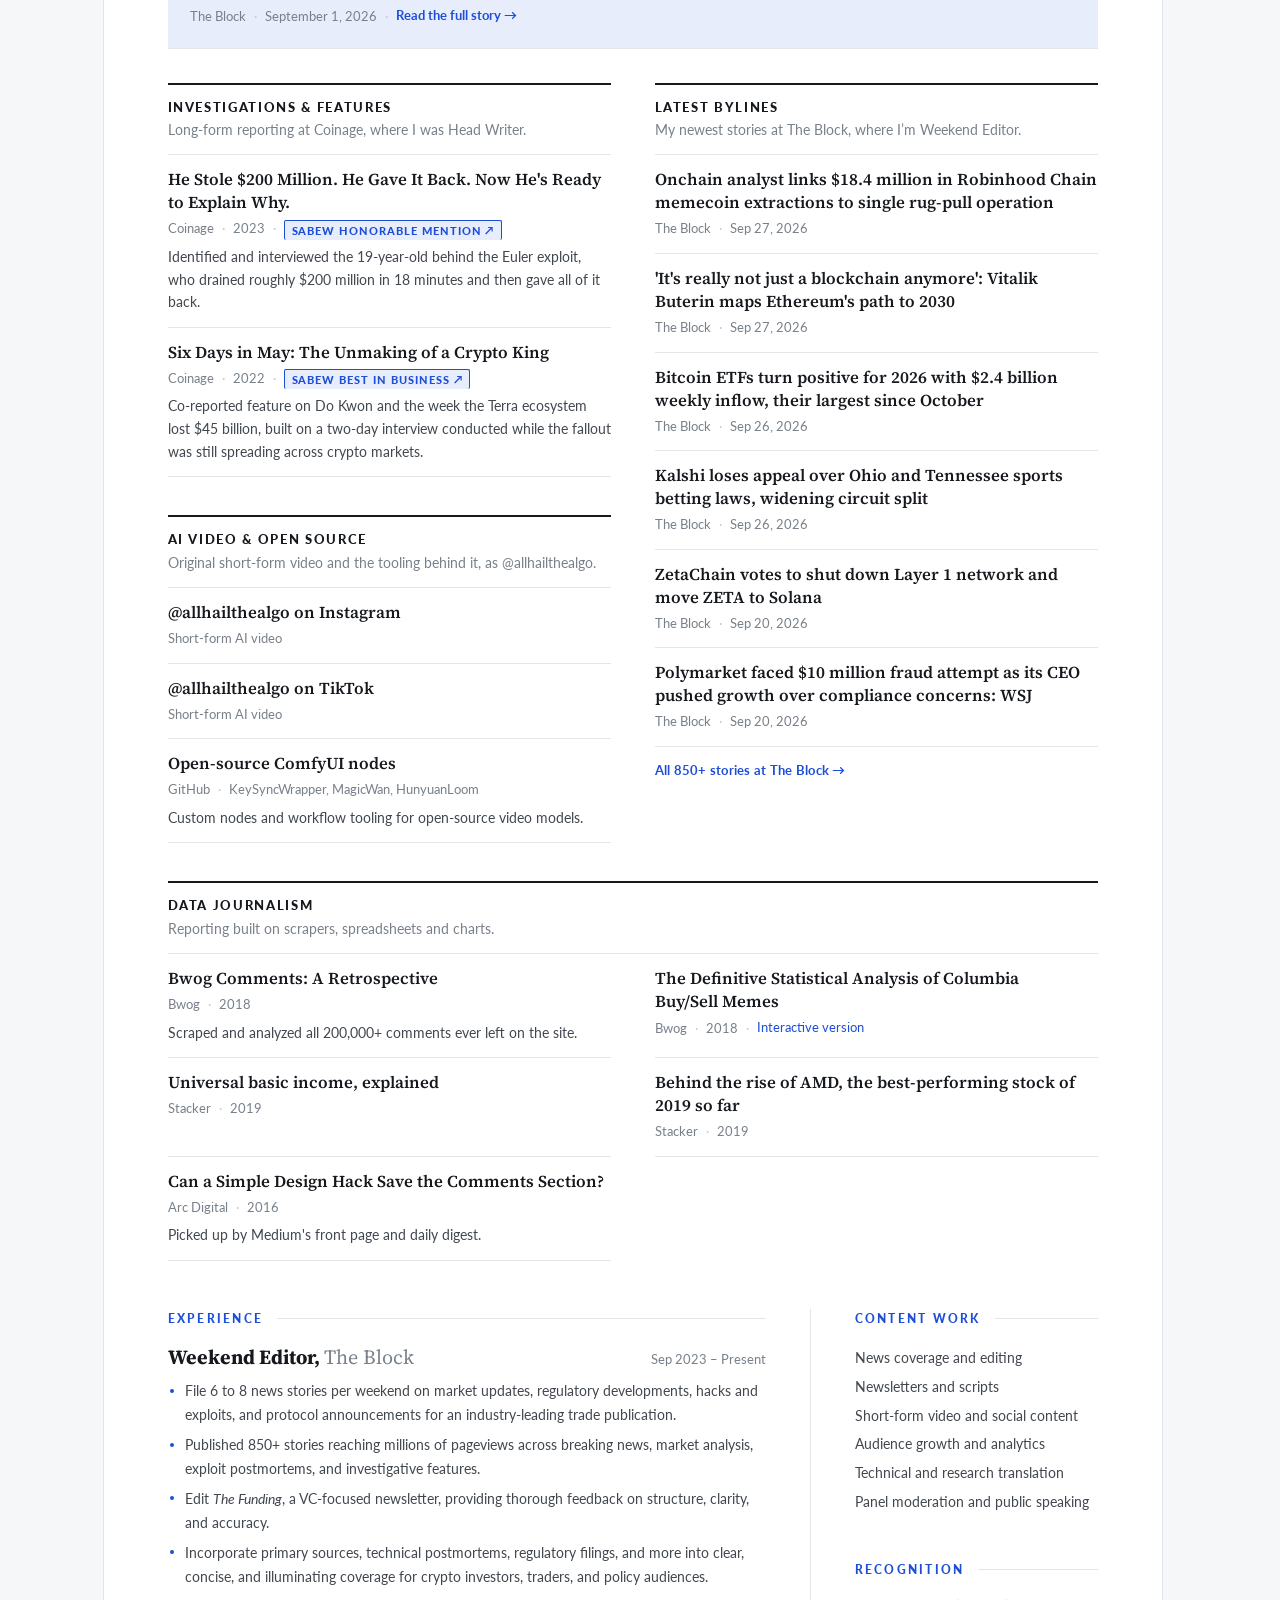
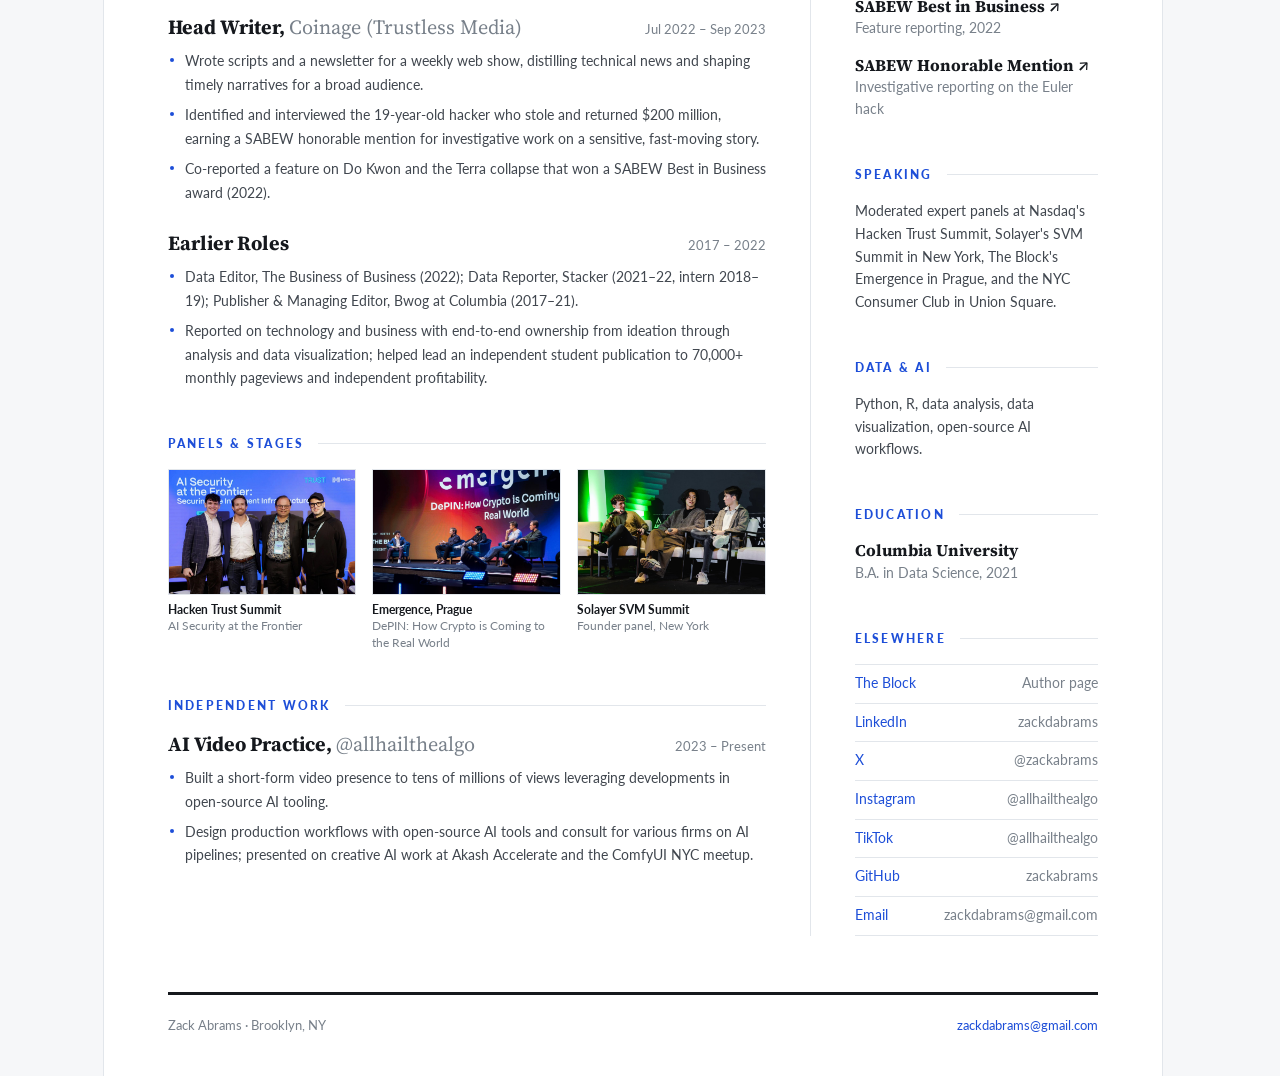
==== commit 2ed57011: "Drop "Updated automatically" from the Latest bylines note Co-Authored-By: Claude Opus 5.5 <noreply@a" ====
--- a/index.html
+++ b/index.html
@@ -825,7 +825,7 @@
 <div class="gcol">
 <div class="group" id="stories">
 <h3 class="group-title">Latest bylines</h3>
-      <p class="group-note">My newest stories at The Block, where I&rsquo;m Weekend Editor. Updated automatically.</p>
+      <p class="group-note">My newest stories at The Block, where I&rsquo;m Weekend Editor.</p>
       <ul class="work" id="bylines-list">
         <li>
           <h4><a href="https://www.theblock.co/news/defi/2026-09-27-onchain-analyst-links-18-4-million-in-robinhood-chain-memecoin-extractions-to-single-rug-pull-operation-416960">Onchain analyst links $18.4 million in Robinhood Chain memecoin extractions to single rug-pull operation</a></h4>
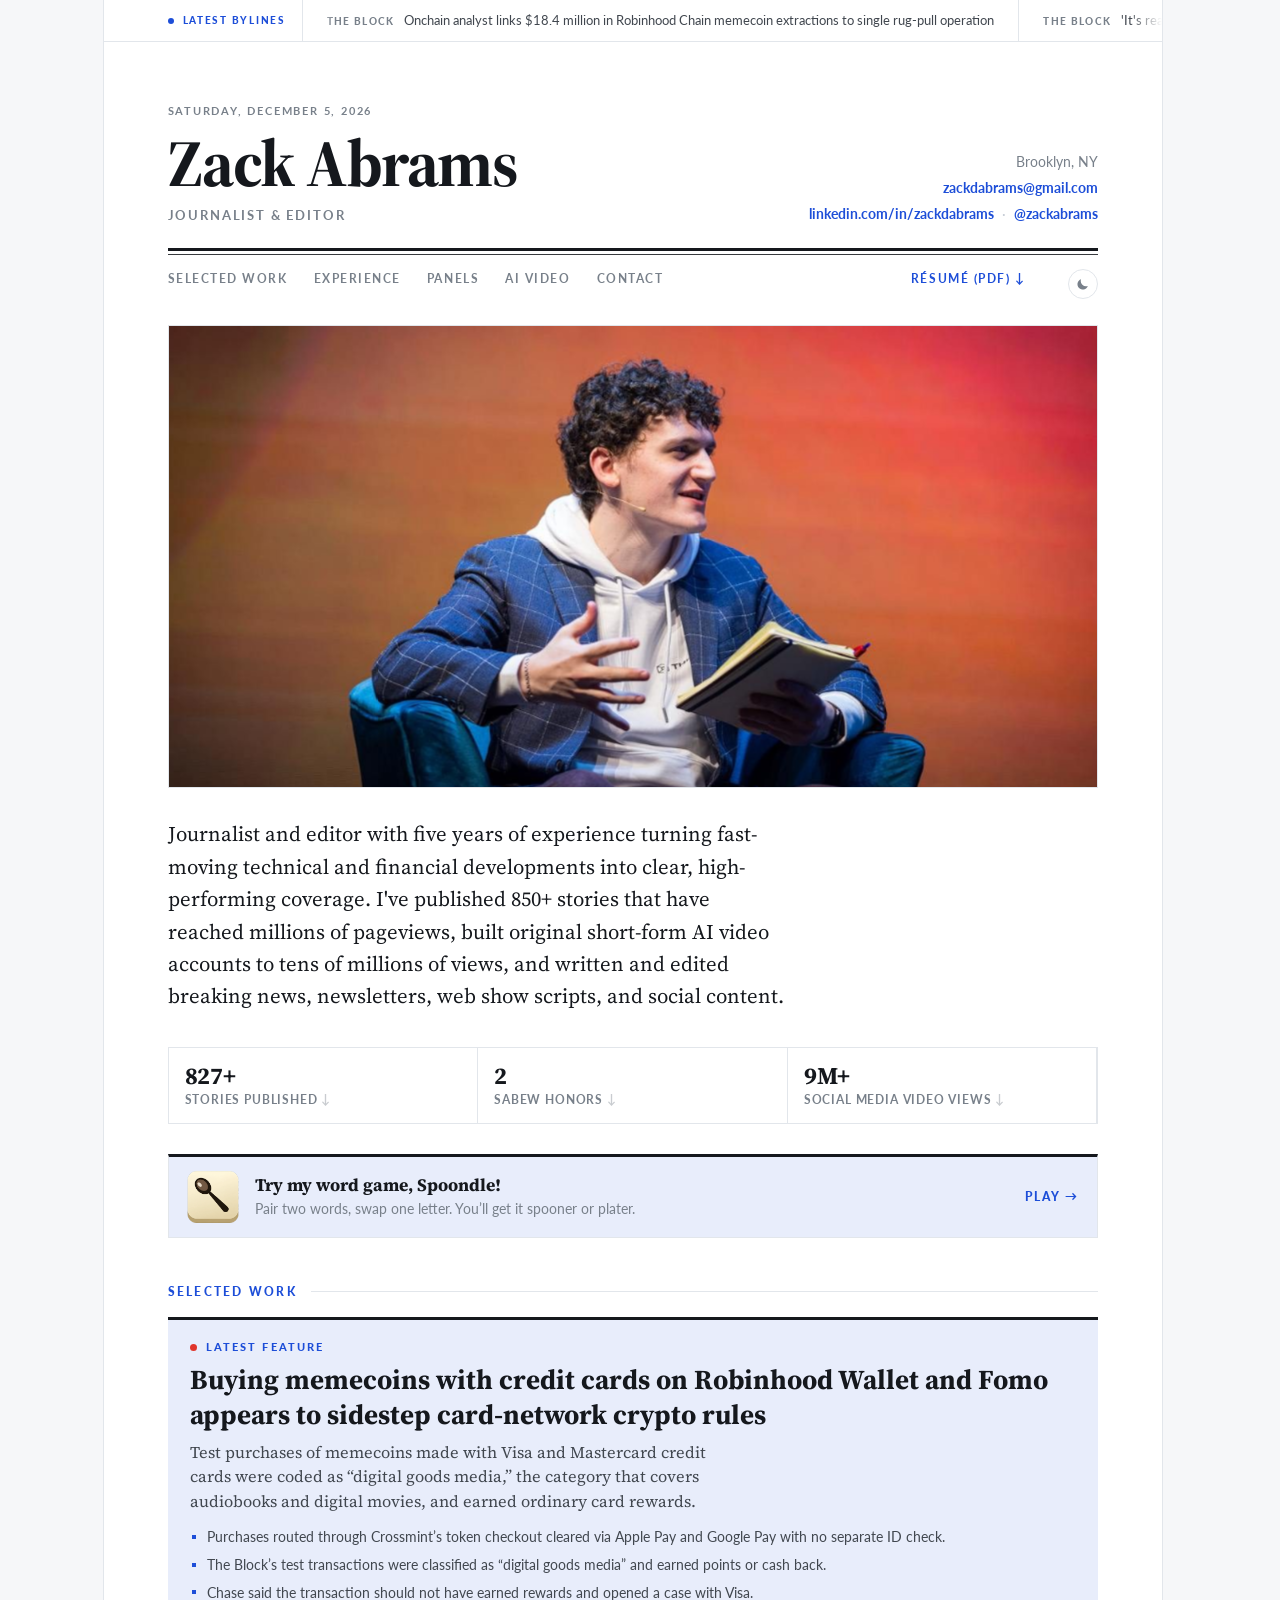
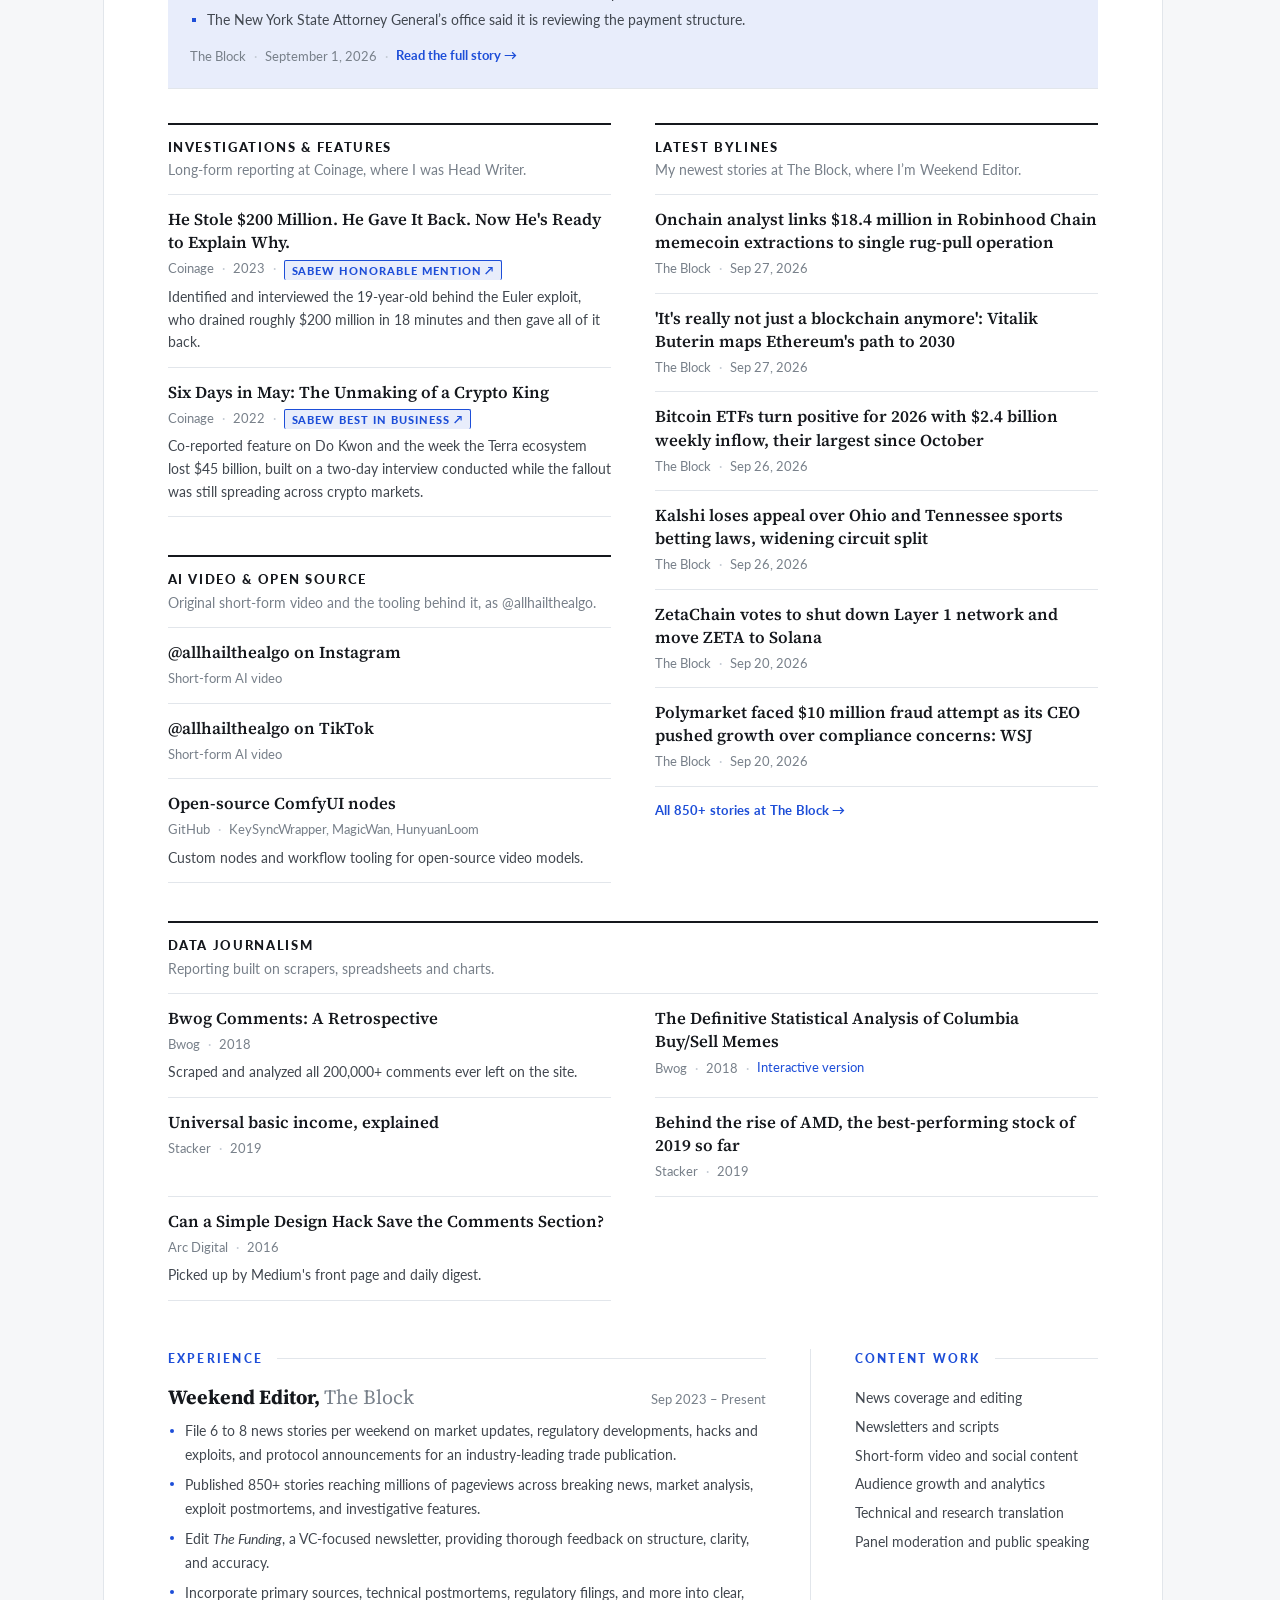
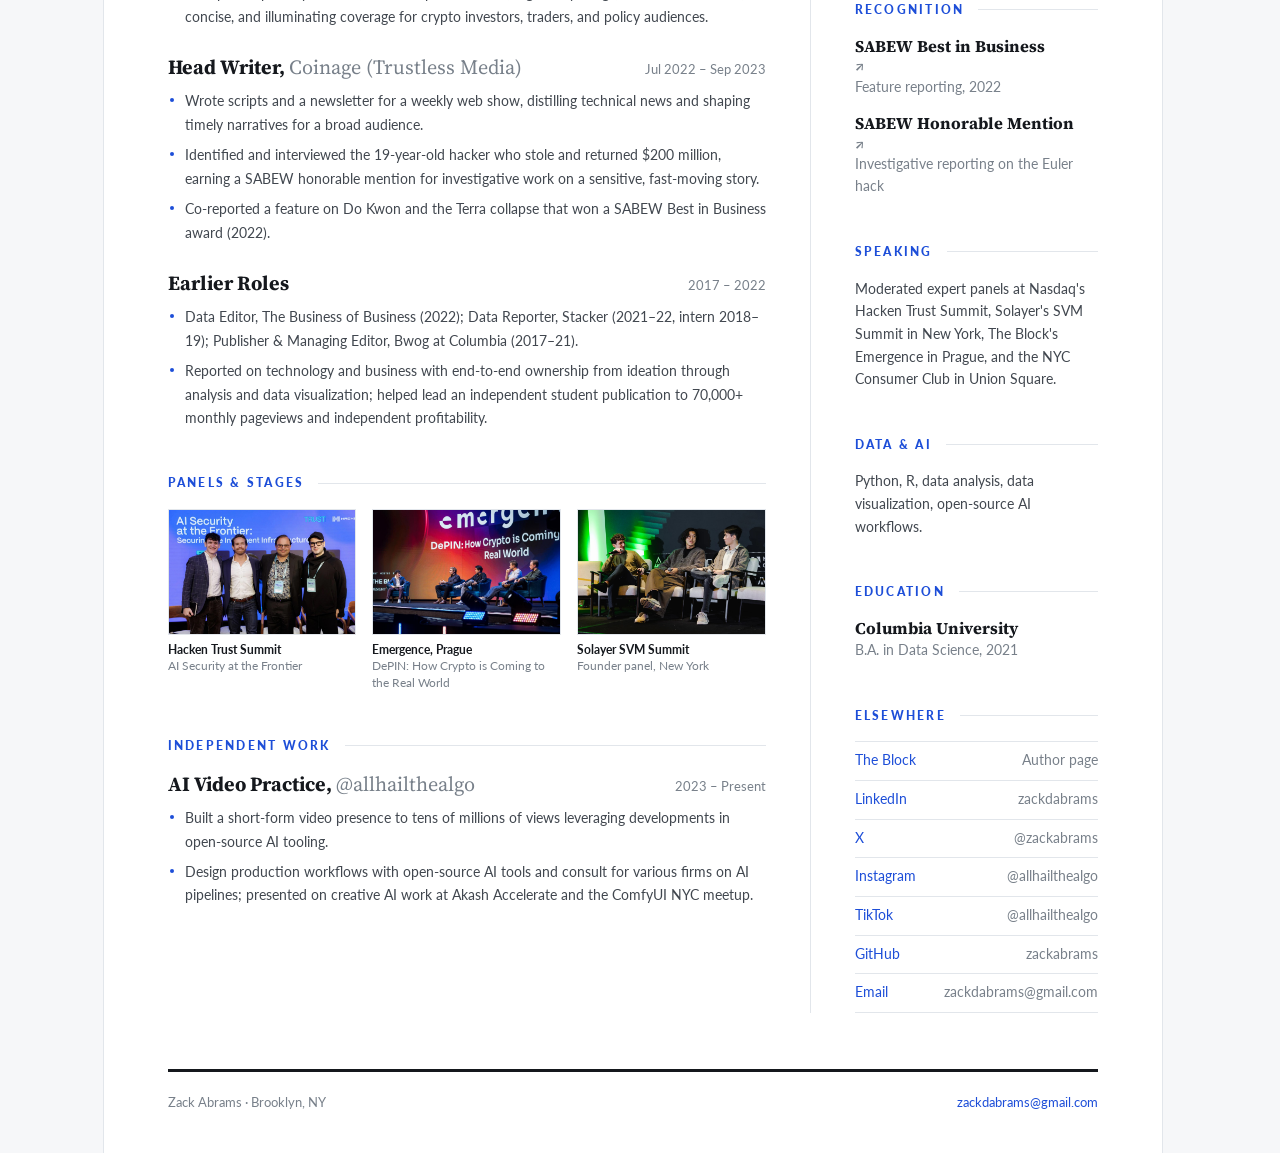
==== commit c0bd1b7a: "Add theme toggle, dateline, progress bar, parallax, and print resume - Light/dark toggle in the nav," ====
--- a/index.html
+++ b/index.html
@@ -5,7 +5,8 @@
 <meta name="viewport" content="width=device-width, initial-scale=1, viewport-fit=cover">
 <script id="anim-gate">
 (function(){try{var m=window.matchMedia&&matchMedia('(prefers-reduced-motion: reduce)');
-if(!(m&&m.matches)&&'IntersectionObserver' in window)document.documentElement.setAttribute('data-anim','on');}catch(e){}})();
+if(!(m&&m.matches)&&'IntersectionObserver' in window)document.documentElement.setAttribute('data-anim','on');}catch(e){}
+try{var t=localStorage.getItem('theme');if(t==='dark'||t==='light')document.documentElement.setAttribute('data-theme',t);}catch(e){}})();
 </script>
 <title>Zack Abrams</title>
 <meta name="description" content="Journalist and editor in Brooklyn. Weekend Editor at The Block. SABEW Best in Business winner. 850+ stories on crypto markets, hacks, and regulation, plus open-source AI video.">
@@ -167,9 +168,9 @@
   height:clamp(240px,36vw,470px);
   object-fit:cover;
   object-position:center 40%;
-  border:1px solid var(--rule);
   background:var(--accent-soft);
 }
+.hero{border:1px solid var(--rule);overflow:hidden;line-height:0;}
 
 /* ---------- lede ---------- */
 .lede{
@@ -684,20 +685,83 @@
 @media (max-width:620px){.spoon-go{display:none;}.spoon{gap:14px;padding:12px 14px;}.spoon-icon{width:46px;height:46px;}}
 @media (prefers-reduced-motion:reduce){.spoon:hover .spoon-icon,.spoon:hover .spoon-go{transform:none;}}
 
+
+/* ---------- reading progress ---------- */
+.progress{
+  position:fixed;left:0;right:0;top:0;height:2px;z-index:60;
+  background:var(--accent);transform:scaleX(0);transform-origin:left center;pointer-events:none;
+}
+
+/* ---------- dateline ---------- */
+.dateline{margin:0 0 10px;font-size:.7rem;font-weight:700;letter-spacing:.16em;text-transform:uppercase;color:var(--muted);}
+:root[data-anim="on"] .dateline{animation:fadeUp .7s .2s cubic-bezier(.22,.61,.36,1) both;}
+
+/* ---------- theme toggle ---------- */
+.theme-toggle{
+  display:inline-grid;place-items:center;flex:none;
+  width:30px;height:30px;margin-left:16px;padding:0;
+  border:1px solid var(--rule);border-radius:50%;background:none;color:var(--muted);cursor:pointer;
+  transition:color .2s ease,border-color .2s ease,transform .45s cubic-bezier(.34,1.56,.64,1);
+}
+.theme-toggle[hidden]{display:none;}
+.theme-toggle:hover{color:var(--accent);border-color:var(--accent);transform:rotate(-20deg);}
+.theme-toggle:focus-visible{outline:2px solid var(--accent);outline-offset:2px;}
+.theme-toggle svg{width:15px;height:15px;}
+.theme-toggle .i-sun{display:none;}
+.theme-toggle[data-show="sun"] .i-sun{display:block;}
+.theme-toggle[data-show="sun"] .i-moon{display:none;}
+.sheet{position:relative;}
+@media (max-width:620px){.theme-toggle{position:absolute;right:var(--gutter);top:calc(41px + var(--top) - 7px);margin:0;}}
+html.theme-fade,html.theme-fade *{transition:background-color .35s ease,color .35s ease,border-color .35s ease!important;}
+
+/* ---------- live dot on the lead story ---------- */
+.featured-eyebrow{display:flex;align-items:center;gap:9px;}
+.featured-eyebrow::before{content:"";width:7px;height:7px;border-radius:50%;background:#e0352b;flex:none;}
+:root[data-anim="on"] .featured-eyebrow::before{animation:live 2.2s ease-out infinite;}
+@keyframes live{0%{box-shadow:0 0 0 0 rgba(224,53,43,.55);}70%{box-shadow:0 0 0 8px rgba(224,53,43,0);}100%{box-shadow:0 0 0 0 rgba(224,53,43,0);}}
+
+/* ---------- hero parallax ---------- */
+:root[data-anim="on"] .hero img{scale:1.1;translate:0 var(--py,0px);}
+
 /* ---------- print ---------- */
 @media print{
-  :root{--ground:#fff;--paper:#fff;--ink:#000;--body:#222;--muted:#555;--accent:#1d4ed8;--rule:#ccc;}
-  .nav,.foot,.stats,.panels,.hero,.wire,.spoon-band{display:none;}
+  @page{size:letter;margin:.45in .5in;}
+  :root,:root[data-theme],:root:not([data-theme="light"]){
+    --ground:#fff;--paper:#fff;--ink:#000;--body:#222;--muted:#555;--accent:#1d4ed8;--accent-soft:#fff;--rule:#ccc;--rule-strong:#999;
+  }
+  body{background:#fff;font-size:9.5pt;line-height:1.42;}
+  .progress,.wire,.nav,.hero,.stats,.spoon-band,.portfolio,.panels,.foot,.dateline,.lightbox,
+  #contact,.links{display:none!important;}
   .reveal{opacity:1!important;transform:none!important;}
+  .label.rule-anim::after{transform:none!important;}
   .sheet{max-width:none;padding:0;border:0;}
-  .columns{gap:0 28px;padding-bottom:0;}
-  a{color:#000;}
-  .work li{break-inside:avoid;}
-  .entry{break-inside:avoid;}
+  .masthead{flex-direction:row!important;align-items:flex-end!important;}
+  .contact{text-align:right!important;font-size:8.5pt;line-height:1.6;}
+  .name{font-size:27pt;}
+  .role{margin-top:4px;font-size:7.5pt;}
+  .rules{margin-top:10px;}
+  .lede{font-size:10.5pt;line-height:1.45;margin:12px 0 0;max-width:none;}
+  .columns{grid-template-columns:minmax(0,1fr) 2.05in!important;gap:0 .28in!important;margin-top:4px;padding-bottom:0;}
+  .aside{padding-left:.22in!important;border-left:1px solid #ccc!important;border-top:0!important;margin-top:0!important;padding-top:0!important;}
+  .label{margin:13px 0 6px;font-size:7pt;}
+  .entry{margin-bottom:9px;break-inside:avoid;}
+  .entry-title{font-size:11.5pt;}
+  .entry-date{font-size:8pt;}
+  .entry ul{margin-top:3px;}
+  .entry li{font-size:8.8pt;margin-bottom:2px;line-height:1.38;}
+  .tags li,.aside p,.honor span{font-size:8.6pt;}
+  .tags li{padding:1px 0;}
+  .honor{margin-bottom:6px;}
+  .honor b{font-size:10pt;}
+  a{color:#000!important;}
+  a[href^="http"]::after{content:none;}
+  .ext,.theme-toggle{display:none!important;}
 }
 </style>
 </head>
 <body>
+
+<div class="progress" aria-hidden="true"></div>
 
 <main class="sheet">
 
@@ -719,6 +783,7 @@
 
   <header class="masthead">
     <div>
+      <p class="dateline" hidden></p>
       <h1 class="name"><span class="w"><span>Zack</span></span> <span class="w"><span>Abrams</span></span></h1>
       <p class="role">Journalist &amp; Editor</p>
     </div>
@@ -740,6 +805,10 @@
     <a href="#independent">AI video</a>
     <a href="#contact">Contact</a>
     <a class="pdf" href="ZackAbramsResume.pdf" target="_blank" rel="noopener">Résumé (PDF) ↓</a>
+    <button class="theme-toggle" type="button" hidden>
+      <svg class="i-moon" viewBox="0 0 24 24" aria-hidden="true"><path d="M20.5 14.3A8.5 8.5 0 0 1 9.7 3.5a8.5 8.5 0 1 0 10.8 10.8z" fill="currentColor"/></svg>
+      <svg class="i-sun" viewBox="0 0 24 24" aria-hidden="true"><circle cx="12" cy="12" r="4.2" fill="currentColor"/><g stroke="currentColor" stroke-width="2" stroke-linecap="round"><path d="M12 2.5v2.2M12 19.3v2.2M2.5 12h2.2M19.3 12h2.2M5.3 5.3l1.6 1.6M17.1 17.1l1.6 1.6M5.3 18.7l1.6-1.6M17.1 6.9l1.6-1.6"/></g></svg>
+    </button>
   </nav>
 
   <figure class="hero">
@@ -792,12 +861,12 @@
       <ul class="work">
         <li>
           <h4><a href="https://www.coinage.media/s2/he-stole-200-million-he-gave-it-back-now-hes-ready-to-explain-why">He Stole $200 Million. He Gave It Back. Now He's Ready to Explain Why.</a></h4>
-          <div class="meta"><span>Coinage</span><span class="dot">·</span><span>2023</span><span class="dot">·</span><a class="award" href="https://sabew.org/2024/11/2023-best-in-business-awards/">SABEW Honorable Mention ↗</a></div>
+          <div class="meta"><span>Coinage</span><span class="dot">·</span><span>2023</span><span class="dot">·</span><a class="award" href="https://sabew.org/2024/11/2023-best-in-business-awards/">SABEW Honorable Mention<span class="ext"> ↗</span></a></div>
           <p>Identified and interviewed the 19-year-old behind the Euler exploit, who drained roughly $200 million in 18 minutes and then gave all of it back.</p>
         </li>
         <li>
           <h4><a href="https://www.coinage.media/s1/inside-cryptos-largest-collapse-with-terras-do-kwon">Six Days in May: The Unmaking of a Crypto King</a></h4>
-          <div class="meta"><span>Coinage</span><span class="dot">·</span><span>2022</span><span class="dot">·</span><a class="award" href="https://sabew.org/2023/03/2022-best-in-business-honorees-judging-comments/">SABEW Best in Business ↗</a></div>
+          <div class="meta"><span>Coinage</span><span class="dot">·</span><span>2022</span><span class="dot">·</span><a class="award" href="https://sabew.org/2023/03/2022-best-in-business-honorees-judging-comments/">SABEW Best in Business<span class="ext"> ↗</span></a></div>
           <p>Co-reported feature on Do Kwon and the week the Terra ecosystem lost $45 billion, built on a two-day interview conducted while the fallout was still spreading across crypto markets.</p>
         </li>
       </ul>
@@ -934,7 +1003,7 @@
         <h2 class="label" id="panels">Panels &amp; stages</h2>
         <div class="shots">
           <figure class="shot">
-            <button class="shotimg" type="button"><img src="images/panels/panel-01.jpg" alt="Zack Abrams with fellow panelists at the Hacken Trust Summit" width="1400" height="933"></button>
+            <button class="shotimg" type="button"><img src="images/panels/panel-01.jpg" data-full="images/panels/large/panel-01.jpg" alt="Zack Abrams with fellow panelists at the Hacken Trust Summit" width="1400" height="933"></button>
             <figcaption><b>Hacken Trust Summit</b><span>AI Security at the Frontier</span></figcaption>
           </figure>
           <figure class="shot">
@@ -942,7 +1011,7 @@
             <figcaption><b>Emergence, Prague</b><span>DePIN: How Crypto is Coming to the Real World</span></figcaption>
           </figure>
           <figure class="shot">
-            <button class="shotimg" type="button"><img src="images/panels/panel-04.jpg" alt="Zack Abrams moderating a founder panel at the Solayer SVM Summit in New York" width="1400" height="933"></button>
+            <button class="shotimg" type="button"><img src="images/panels/panel-04.jpg" data-full="images/panels/large/panel-04.jpg" alt="Zack Abrams moderating a founder panel at the Solayer SVM Summit in New York" width="1400" height="933"></button>
             <figcaption><b>Solayer SVM Summit</b><span>Founder panel, New York</span></figcaption>
           </figure>
         </div>
@@ -979,11 +1048,11 @@
 
       <h2 class="label">Recognition</h2>
       <div class="honor">
-        <b><a href="https://sabew.org/2023/03/2022-best-in-business-honorees-judging-comments/">SABEW Best in Business ↗</a></b>
+        <b><a href="https://sabew.org/2023/03/2022-best-in-business-honorees-judging-comments/">SABEW Best in Business<span class="ext"> ↗</span></a></b>
         <span>Feature reporting, 2022</span>
       </div>
       <div class="honor">
-        <b><a href="https://sabew.org/2024/11/2023-best-in-business-awards/">SABEW Honorable Mention ↗</a></b>
+        <b><a href="https://sabew.org/2024/11/2023-best-in-business-awards/">SABEW Honorable Mention<span class="ext"> ↗</span></a></b>
         <span>Investigative reporting on the Euler hack</span>
       </div>
 
@@ -1222,6 +1291,13 @@
     at = (i + thumbs.length) % thumbs.length;
     var t = thumbs[at], src = t.querySelector('img');
     img.src = src.currentSrc || src.src;
+    /* swap in the full-resolution original once it has loaded */
+    var full = src.getAttribute('data-full');
+    if (full){
+      var hi = new Image(), want = at;
+      hi.onload = function(){ if (at === want && !box.hidden) img.src = full; };
+      hi.src = full;
+    }
     img.alt = src.alt || '';
     var fc = t.closest('figure').querySelector('figcaption');
     cap.innerHTML = fc ? fc.innerHTML : '';
@@ -1286,6 +1362,66 @@
     if (Math.abs(dx) > 45) show(at + (dx < 0 ? 1 : -1));
   });
 })();
+
+(function(){
+  var root=document.documentElement;
+  var motion=root.getAttribute('data-anim')==='on';
+  var dark=window.matchMedia && window.matchMedia('(prefers-color-scheme: dark)');
+
+  /* dateline, in the visitor's own time zone */
+  var dl=document.querySelector('.dateline');
+  if(dl){ try{ dl.textContent=new Date().toLocaleDateString('en-US',{weekday:'long',month:'long',day:'numeric',year:'numeric'}); dl.hidden=false; }catch(e){} }
+
+  /* theme toggle: follows the system until the visitor picks, then remembers */
+  var tb=document.querySelector('.theme-toggle');
+  function current(){ return root.getAttribute('data-theme') || (dark && dark.matches ? 'dark' : 'light'); }
+  function paint(){
+    if(!tb) return;
+    var c=current();
+    tb.setAttribute('data-show', c==='dark' ? 'sun' : 'moon');
+    tb.setAttribute('aria-label', c==='dark' ? 'Switch to light theme' : 'Switch to dark theme');
+    var mc=document.querySelector('meta[name="theme-color"]');
+    if(mc) mc.setAttribute('content', c==='dark' ? '#0e1116' : '#1d4ed8');
+  }
+  if(tb){
+    tb.hidden=false; paint();
+    tb.addEventListener('click',function(){
+      var next=current()==='dark' ? 'light' : 'dark';
+      if(motion){ root.classList.add('theme-fade'); setTimeout(function(){ root.classList.remove('theme-fade'); },450); }
+      root.setAttribute('data-theme',next);
+      try{ localStorage.setItem('theme',next); }catch(e){}
+      paint();
+    });
+    if(dark && dark.addEventListener) dark.addEventListener('change',paint);
+  }
+
+  /* reading progress + hero parallax share one scroll handler */
+  var bar=document.querySelector('.progress'), hero=document.querySelector('.hero'), himg=hero && hero.querySelector('img');
+  var ticking=false;
+  function frame(){
+    ticking=false;
+    var max=document.documentElement.scrollHeight-window.innerHeight;
+    if(bar) bar.style.transform='scaleX('+(max>0 ? Math.min(1,Math.max(0,window.scrollY/max)) : 0)+')';
+    if(motion && himg && !hero.hidden){
+      var r=hero.getBoundingClientRect();
+      if(r.bottom>0 && r.top<window.innerHeight){
+        var room=r.height*0.045, off=-(r.top+r.height/2-window.innerHeight/2)*0.09;
+        himg.style.setProperty('--py', Math.max(-room,Math.min(room,off)).toFixed(1)+'px');
+      }
+    }
+  }
+  function onScroll(){ if(!ticking){ ticking=true; requestAnimationFrame(frame); } }
+  window.addEventListener('scroll',onScroll,{passive:true});
+  window.addEventListener('resize',onScroll);
+  frame();
+
+  /* a note for anyone reading the source */
+  try{
+    console.log('%cHi, you found the source.', 'font:700 18px Georgia,serif;color:#1d4ed8');
+    console.log('%cI’m Zack Abrams: journalist, editor, and occasional builder (see spoondle.app).\nIf you’re poking around here, we’d probably get along. Say hi: zackdabrams@gmail.com',
+                'font:13px/1.5 -apple-system,Segoe UI,Helvetica,Arial,sans-serif;color:#41474f');
+  }catch(e){}
+})();
 </script>
 
 </body>
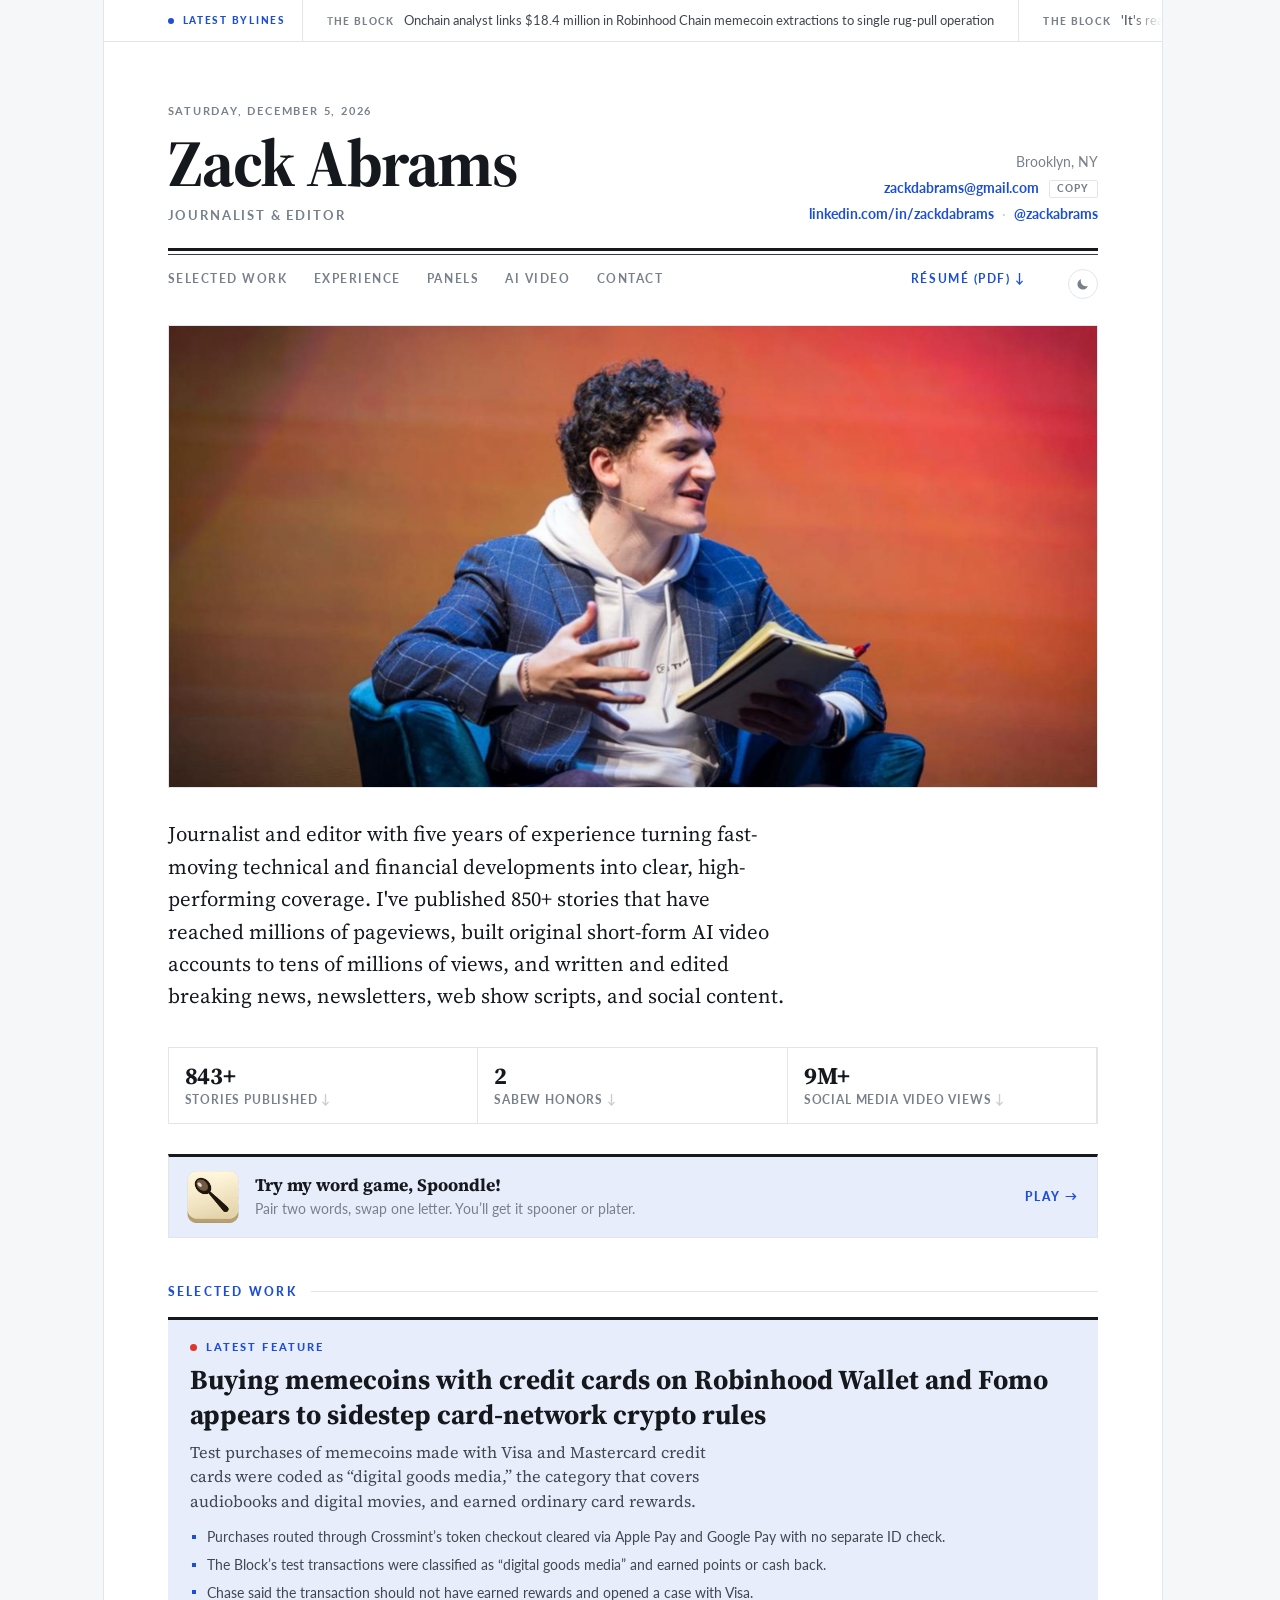
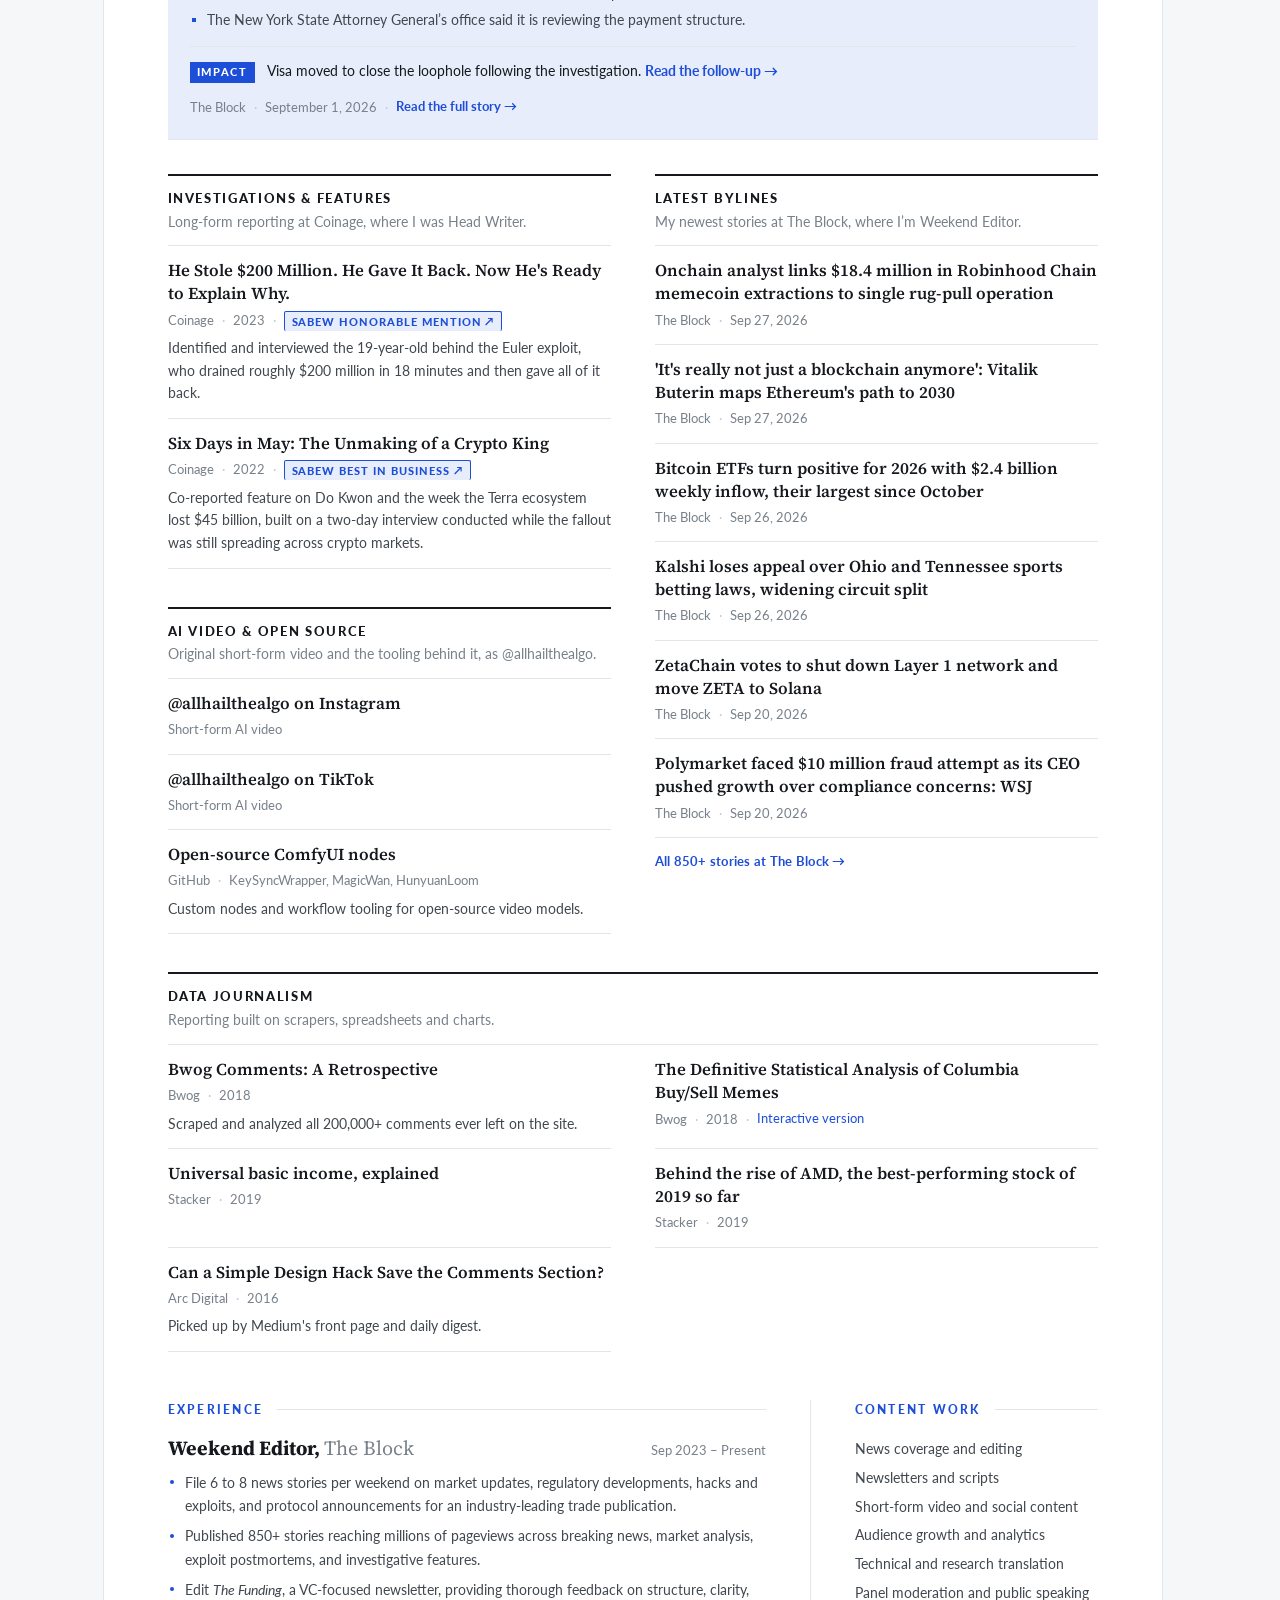
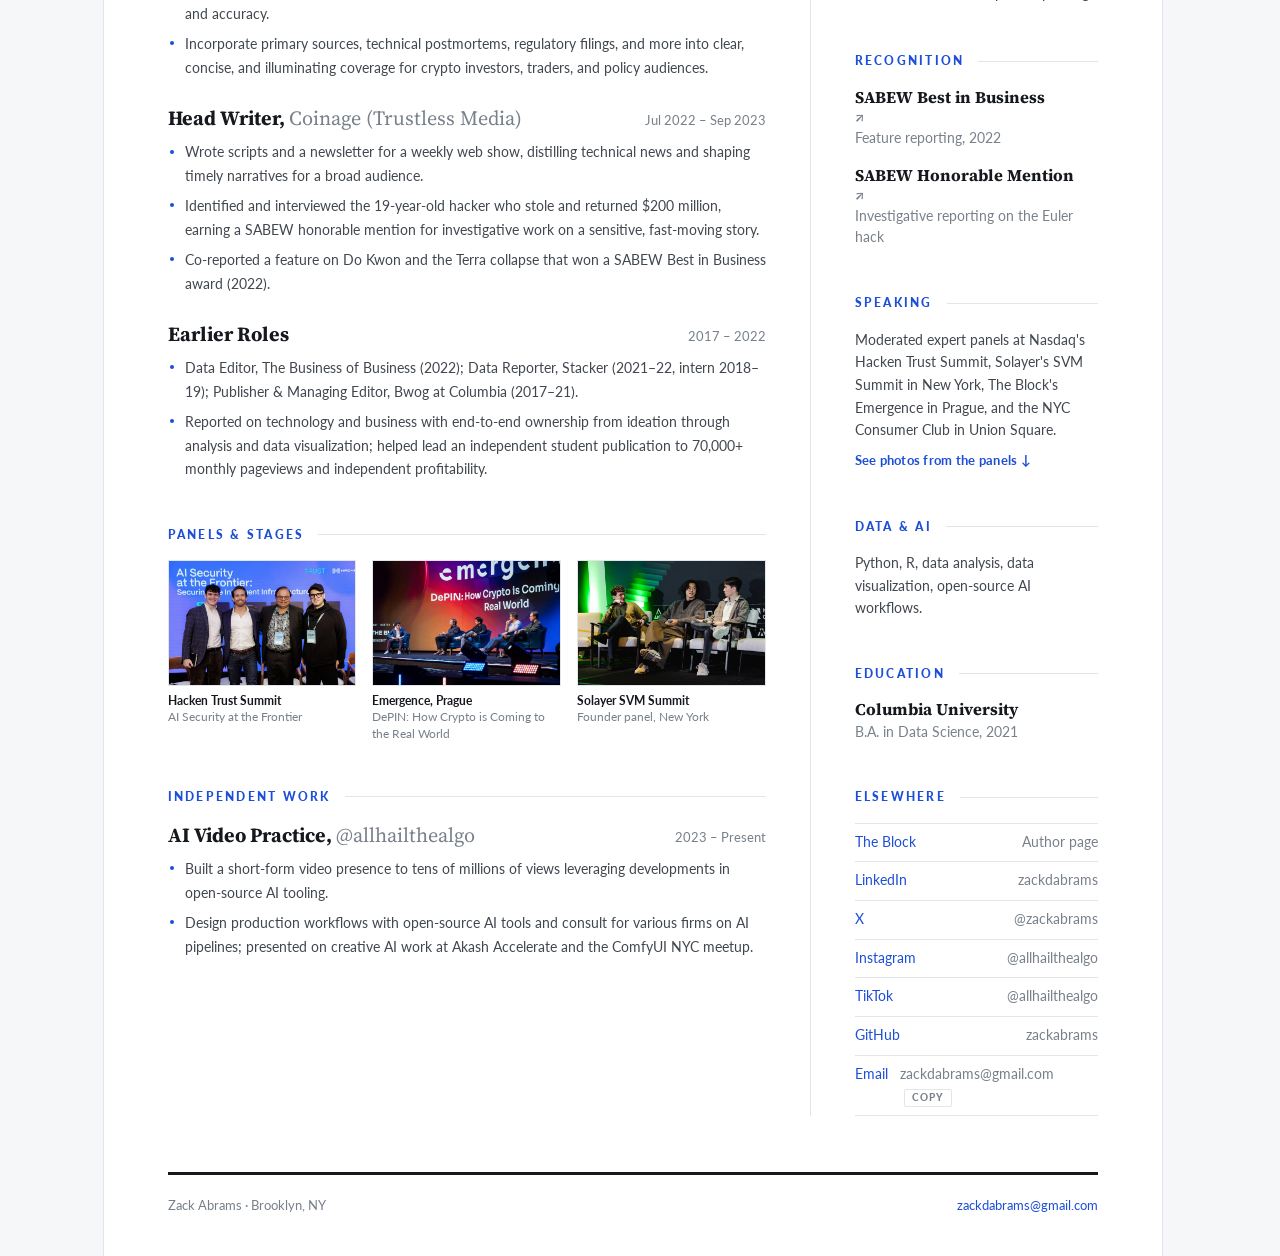
==== commit 7c86781b: "Copy-email buttons, impact line, 404 page, and a 100MB cleanup - "Copy" buttons beside the email in " ====
--- a/index.html
+++ b/index.html
@@ -24,6 +24,43 @@
 <meta name="twitter:creator" content="@zackabrams">
 <meta name="twitter:image" content="https://zackabrams.com/og-image.jpg">
 <meta name="theme-color" content="#1d4ed8">
+<script type="application/ld+json">
+{
+ "@context": "https://schema.org",
+ "@type": "Person",
+ "name": "Zack Abrams",
+ "url": "https://zackabrams.com/",
+ "image": "https://zackabrams.com/og-image.jpg",
+ "jobTitle": "Weekend Editor",
+ "description": "Journalist and editor covering crypto markets, hacks, and regulation.",
+ "worksFor": {
+  "@type": "NewsMediaOrganization",
+  "name": "The Block",
+  "url": "https://www.theblock.co/"
+ },
+ "alumniOf": {
+  "@type": "CollegeOrUniversity",
+  "name": "Columbia University"
+ },
+ "homeLocation": {
+  "@type": "Place",
+  "name": "Brooklyn, New York"
+ },
+ "email": "mailto:zackdabrams@gmail.com",
+ "award": [
+  "SABEW Best in Business, 2022",
+  "SABEW Best in Business Honorable Mention, 2023"
+ ],
+ "sameAs": [
+  "https://www.theblock.co/author/zack-abrams/",
+  "https://www.linkedin.com/in/zackdabrams",
+  "https://x.com/zackabrams",
+  "https://www.instagram.com/allhailthealgo/",
+  "https://www.tiktok.com/@allhailthealgo",
+  "https://github.com/zackabrams"
+ ]
+}
+</script>
 <link rel="icon" href="/favicon.svg" type="image/svg+xml">
 <link rel="icon" href="/favicon-32.png" sizes="32x32" type="image/png">
 <link rel="apple-touch-icon" href="/apple-touch-icon.png">
@@ -722,6 +759,29 @@
 
 /* ---------- hero parallax ---------- */
 :root[data-anim="on"] .hero img{scale:1.1;translate:0 var(--py,0px);}
+
+
+/* ---------- copy email ---------- */
+.copy{
+  display:inline-block;vertical-align:1px;margin-left:6px;padding:1px 7px;
+  border:1px solid var(--rule);border-radius:2px;background:none;cursor:pointer;
+  font:900 .6rem/1.5 var(--sans);letter-spacing:.12em;text-transform:uppercase;color:var(--muted);
+  transition:color .2s ease,border-color .2s ease,background-color .2s ease;
+}
+.copy[hidden]{display:none;}
+.copy:hover{color:var(--accent);border-color:var(--accent);}
+.copy:focus-visible{outline:2px solid var(--accent);outline-offset:2px;}
+.copy.done{color:var(--paper);background:var(--accent);border-color:var(--accent);}
+.links .who .copy{margin-left:4px;}
+.sr-only{position:absolute;width:1px;height:1px;margin:-1px;padding:0;overflow:hidden;clip:rect(0 0 0 0);white-space:nowrap;border:0;}
+
+/* ---------- impact line ---------- */
+.impact{display:flex;gap:12px;align-items:baseline;margin:14px 0 0;padding-top:12px;border-top:1px solid var(--rule);font-size:.9rem;color:var(--ink);}
+.impact b{flex:none;font-size:.66rem;font-weight:900;letter-spacing:.16em;text-transform:uppercase;color:#fff;background:var(--accent);padding:2px 7px;}
+:root[data-theme="dark"] .impact b{color:#0e1116;}
+@media (prefers-color-scheme:dark){:root:not([data-theme="light"]) .impact b{color:#0e1116;}}
+.impact a{font-weight:700;white-space:nowrap;}
+.aside .more{display:inline-block;margin-top:8px;}
 
 /* ---------- print ---------- */
 @media print{
@@ -755,7 +815,7 @@
   .honor b{font-size:10pt;}
   a{color:#000!important;}
   a[href^="http"]::after{content:none;}
-  .ext,.theme-toggle{display:none!important;}
+  .ext,.theme-toggle,.copy,.aside .more{display:none!important;}
 }
 </style>
 </head>
@@ -763,6 +823,7 @@
 
 <div class="progress" aria-hidden="true"></div>
 
+<p class="sr-only" id="copy-status" aria-live="polite"></p>
 <main class="sheet">
 
   <section class="wire" aria-labelledby="wire-label">
@@ -789,7 +850,7 @@
     </div>
     <p class="contact">
       Brooklyn, NY<br>
-      <a href="mailto:zackdabrams@gmail.com">zackdabrams@gmail.com</a><br>
+      <a href="mailto:zackdabrams@gmail.com">zackdabrams@gmail.com</a> <button class="copy" type="button" data-copy="zackdabrams@gmail.com" hidden>Copy</button><br>
       <a href="https://www.linkedin.com/in/zackdabrams">linkedin.com/in/zackdabrams</a>
       <span class="sep">·</span>
       <a href="https://x.com/zackabrams">@zackabrams</a>
@@ -802,7 +863,7 @@
     <a href="#work">Selected work</a>
     <a href="#experience">Experience</a>
     <a href="#panels" class="navpanels">Panels</a>
-    <a href="#independent">AI video</a>
+    <a href="#video">AI video</a>
     <a href="#contact">Contact</a>
     <a class="pdf" href="ZackAbramsResume.pdf" target="_blank" rel="noopener">Résumé (PDF) ↓</a>
     <button class="theme-toggle" type="button" hidden>
@@ -850,6 +911,7 @@
         <li>Chase said the transaction should not have earned rewards and opened a case with Visa.</li>
         <li>The New York State Attorney General&rsquo;s office said it is reviewing the payment structure.</li>
       </ul>
+      <p class="impact"><b>Impact</b><span>Visa moved to close the loophole following the investigation. <a href="https://www.theblock.co/news/regulation/2026-09-19-visa-to-close-crossmint-memecoin-rewards-loophole-following-the-block-investigation-report-415866">Read the follow-up &rarr;</a></span></p>
       <p class="featured-meta"><span>The Block</span><span class="dot">·</span><span>September 1, 2026</span><span class="dot">·</span><a href="https://www.theblock.co/news/business/2026-09-01-buying-memecoins-with-credit-cards-on-robinhood-wallet-fomo-sidestep-card-network-crypto-rules-411911">Read the full story &rarr;</a></p>
     </article>
 
@@ -1058,6 +1120,7 @@
 
       <h2 class="label">Speaking</h2>
       <p>Moderated expert panels at Nasdaq's Hacken Trust Summit, Solayer's SVM Summit in New York, The Block's Emergence in Prague, and the NYC Consumer Club in Union Square.</p>
+      <a class="more" href="#panels">See photos from the panels &darr;</a>
 
       <h2 class="label">Data &amp; AI</h2>
       <p>Python, R, data analysis, data visualization, open-source AI workflows.</p>
@@ -1076,7 +1139,7 @@
         <li><a href="https://www.instagram.com/allhailthealgo/">Instagram</a> <span class="who">@allhailthealgo</span></li>
         <li><a href="https://www.tiktok.com/@allhailthealgo">TikTok</a> <span class="who">@allhailthealgo</span></li>
         <li><a href="https://github.com/zackabrams">GitHub</a> <span class="who">zackabrams</span></li>
-        <li><a href="mailto:zackdabrams@gmail.com">Email</a> <span class="who">zackdabrams@gmail.com</span></li>
+        <li><a href="mailto:zackdabrams@gmail.com">Email</a> <span class="who">zackdabrams@gmail.com <button class="copy" type="button" data-copy="zackdabrams@gmail.com" hidden>Copy</button></span></li>
       </ul>
 
     </aside>
@@ -1422,6 +1485,34 @@
                 'font:13px/1.5 -apple-system,Segoe UI,Helvetica,Arial,sans-serif;color:#41474f');
   }catch(e){}
 })();
+
+(function(){
+  /* copy-email buttons; the mailto link beside them still works as usual */
+  var btns=[].slice.call(document.querySelectorAll('.copy')); if(!btns.length) return;
+  var status=document.getElementById('copy-status');
+  function fallback(text){
+    var t=document.createElement('textarea'); t.value=text; t.setAttribute('readonly','');
+    t.style.position='fixed'; t.style.opacity='0'; document.body.appendChild(t); t.select();
+    var ok=false; try{ ok=document.execCommand('copy'); }catch(e){}
+    t.remove(); return ok;
+  }
+  btns.forEach(function(b){
+    b.hidden=false;
+    b.setAttribute('aria-label','Copy email address');
+    b.addEventListener('click',function(){
+      var text=b.getAttribute('data-copy');
+      function done(ok){
+        b.textContent= ok ? 'Copied' : 'Press ⌘C';
+        b.classList.toggle('done',ok);
+        if(status) status.textContent= ok ? 'Email address copied' : '';
+        clearTimeout(b._t); b._t=setTimeout(function(){ b.textContent='Copy'; b.classList.remove('done'); if(status) status.textContent=''; },1800);
+      }
+      if(navigator.clipboard && window.isSecureContext){
+        navigator.clipboard.writeText(text).then(function(){ done(true); },function(){ done(fallback(text)); });
+      } else done(fallback(text));
+    });
+  });
+})();
 </script>
 
 </body>
